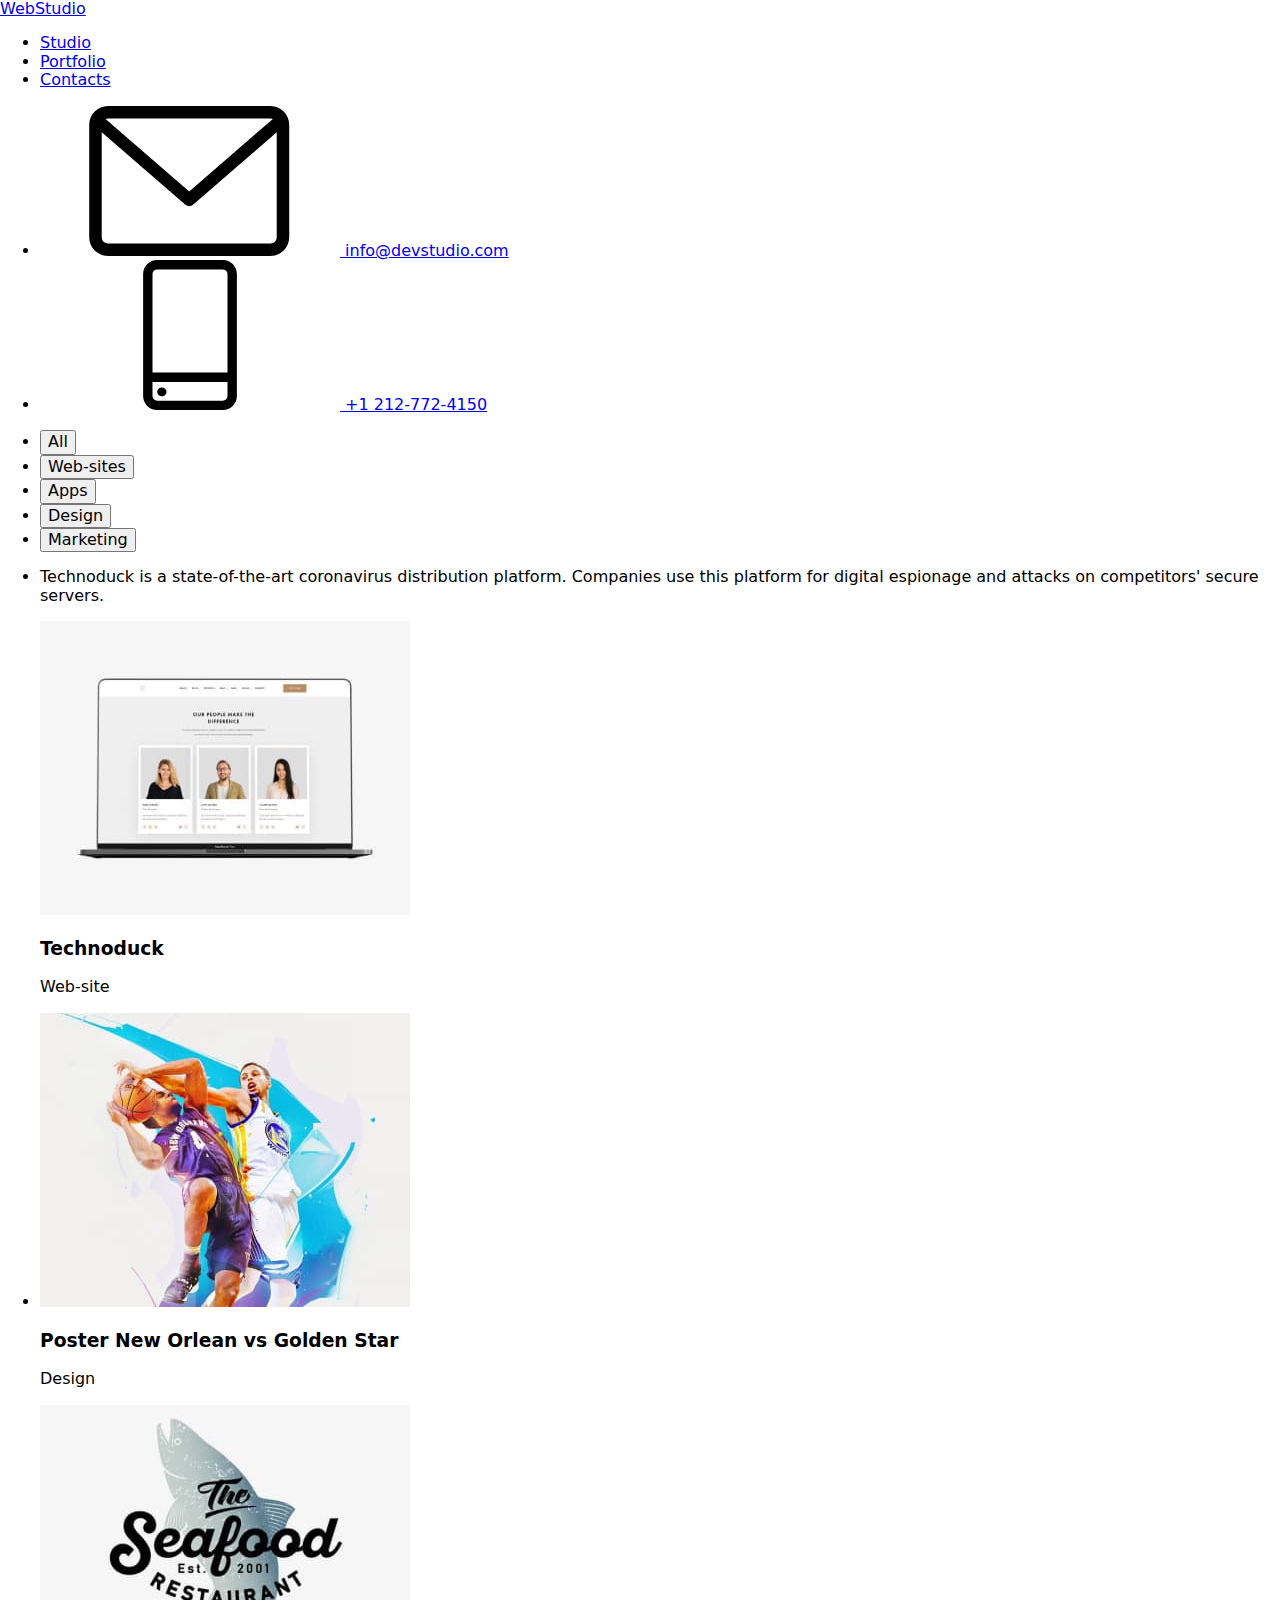
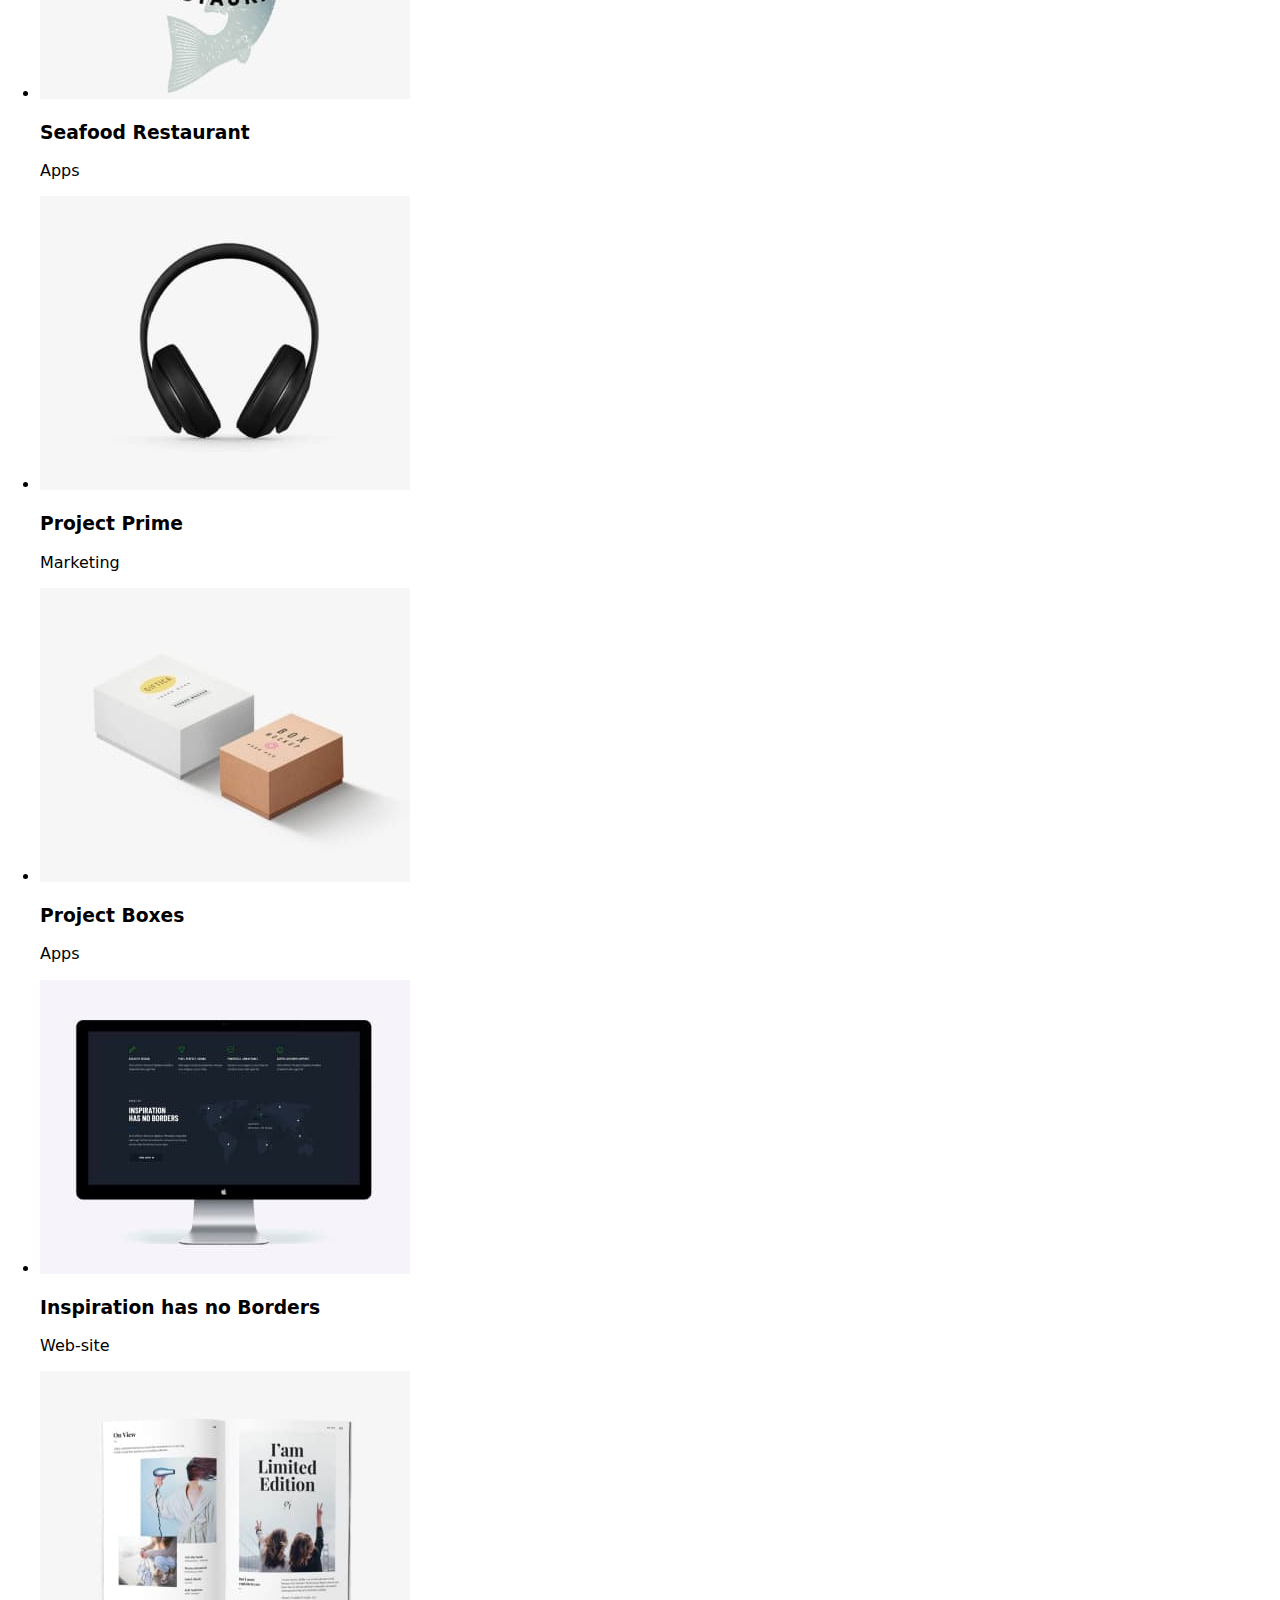
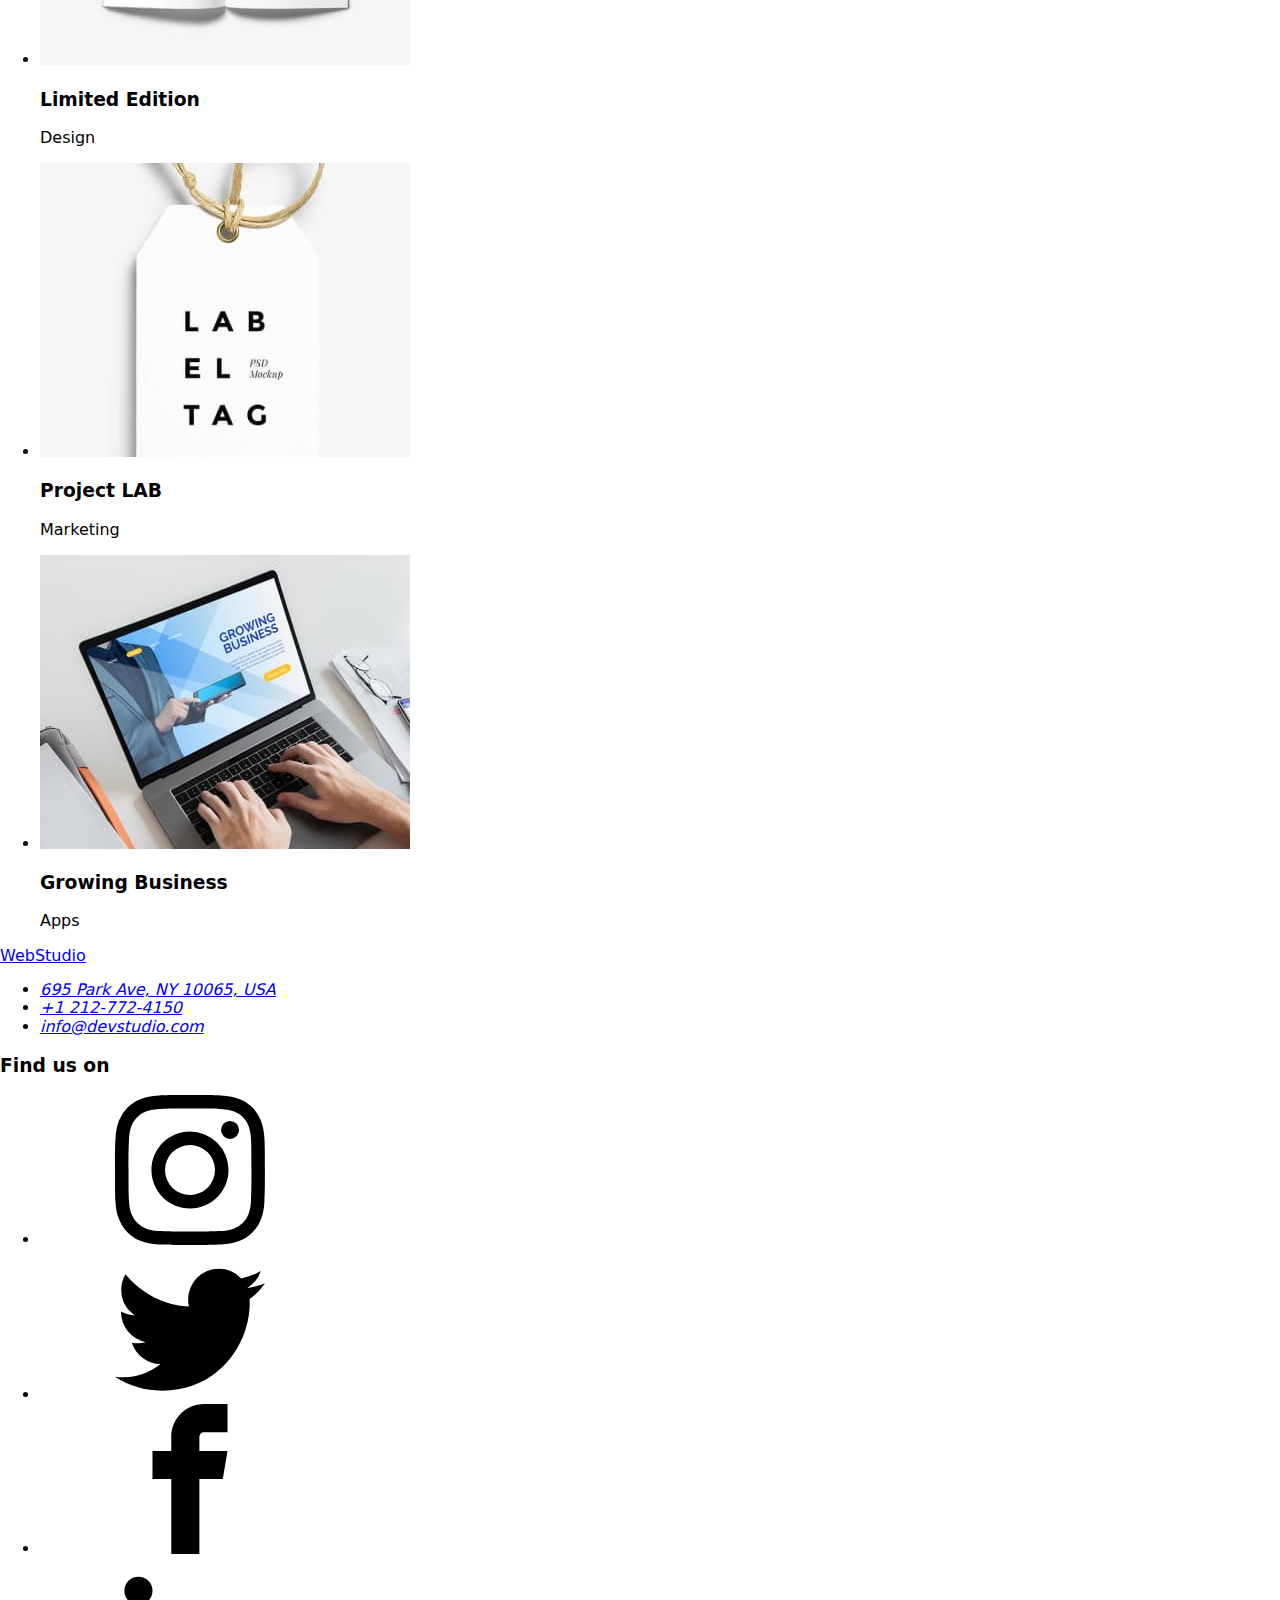
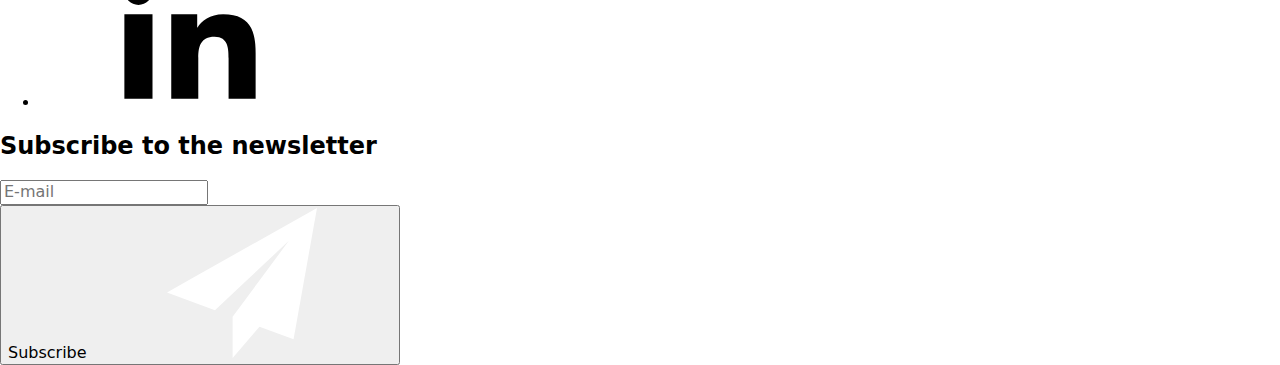
==== portfolio.html @ 584c9c8f "cloned" ====
<!DOCTYPE html>
<html lang="en">
  <head>
    <link
      rel="stylesheet"
      href="https://cdnjs.cloudflare.com/ajax/libs/modern-normalize/1.1.0/modern-normalize.min.css"
    />
    <link rel="stylesheet" href="sass/main.css" />
    <link rel="preconnect" href="https://fonts.googleapis.com" />
    <link rel="preconnect" href="https://fonts.gstatic.com" crossorigin />
    <link
      href="https://fonts.googleapis.com/css2?family=Raleway:wght@700&family=Roboto:wght@400;500;700;900&display=swap"
      rel="stylesheet"
    />
    <meta charset="UTF-8" />
    <meta http-equiv="X-UA-Compatible" content="IE=edge" />
    <meta name="viewport" content="width=device-width, initial-scale=1.0" />
    <title>Portofoliu</title>
  </head>
  <body>
    <header class="page-header">
      <div class="container">
        <a class="logo page-header-logo link" href="index.html"
          ><span class="logo-web">Web</span>Studio</a
        >
        <nav>
          <ul class="main-nav-list unstyled-list">
            <li class="main-nav-list-item">
              <a class="main-nav-link link" href="index.html">Studio</a>
            </li>
            <li class="main-nav-list-item">
              <div class="index-link">
                <a
                  class="main-nav-link link underline-index"
                  href="portfolio.html"
                  >Portfolio</a
                >
              </div>
            </li>
            <li class="main-nav-list-item">
              <a class="main-nav-link link" href="index.html">Contacts</a>
            </li>
          </ul>
        </nav>
        <ul class="contact-list header-contact-list unstyled-list">
          <li class="contact-list-item">
            <a class="contact-nav-link link" href="mailto:info@devstudio.com">
              <svg class="mail-icon">
                <use href="./images/symbol-defs.svg#icon-mail"></use>
              </svg>
              info@devstudio.com</a
            >
          </li>
          <li class="contact-list-item">
            <a class="contact-nav-link link" href="tel:+12127724150">
              <svg class="phone-icon">
                <use href="./images/symbol-defs.svg#icon-phone"></use>
              </svg>
              +1 212-772-4150</a
            >
          </li>
        </ul>
      </div>
    </header>
    <main>
      <section class="filter-section">
        <div class="portfolio-container">
          <h2 hidden>Filters</h2>
          <ul class="filter-button-list unstyled-list">
            <li class="filter-button-list-item">
              <button class="filter-button" type="button">All</button>
            </li>
            <li class="filter-button-list-item">
              <button class="filter-button" type="button">Web-sites</button>
            </li>
            <li class="filter-button-list-item">
              <button class="filter-button" type="button">Apps</button>
            </li>
            <li class="filter-button-list-item">
              <button class="filter-button" type="button">Design</button>
            </li>
            <li class="filter-button-list-item">
              <button class="filter-button" type="button">Marketing</button>
            </li>
          </ul>
        </div>
      </section>
      <section class="portofolio-hero-section">
        <div class="portfolio-container section">
          <h2 hidden>Expanded list</h2>
          <ul class="portofolio-list unstyled-list">
            <li class="portofolio-list-item">
              <div class="overlay-container">
                <div class="overlay">
                  <p>
                    Technoduck is a state-of-the-art coronavirus distribution
                    platform. Companies use this platform for digital espionage
                    and attacks on competitors' secure servers.
                  </p>
                </div>
                <img
                  src="./images/portofolio01.jpg"
                  alt="Technoduck"
                  width="370"
                  height="294"
                />
                <!-- <div class="overlay"></div> -->
              </div>
              <div class="card-border">
                <h3 class="portololio-item-name">Technoduck</h3>
                <p class="portofolio-type">Web-site</p>
              </div>
            </li>
            <li class="portofolio-list-item">
              <div class="overlay-container">
                <div class="overlay"></div>
                <img
                  src="./images/portofolio02.jpg"
                  alt="Poster New Orlean vs Golden Star"
                  width="370"
                  height="294"
                />
              </div>
              <div class="card-border">
                <h3 class="portololio-item-name">
                  Poster New Orlean vs Golden Star
                </h3>
                <p class="portofolio-type">Design</p>
              </div>
            </li>
            <li class="portofolio-list-item">
              <div class="overlay-container">
                <div class="overlay"></div>
                <img
                  src="./images/portofolio03.jpg"
                  alt="Seafood Restaurant"
                  width="370"
                  height="294"
                />
              </div>
              <div class="card-border">
                <h3 class="portololio-item-name">Seafood Restaurant</h3>
                <p class="portofolio-type">Apps</p>
              </div>
            </li>
            <li class="portofolio-list-item">
              <div class="overlay-container">
                <div class="overlay"></div>
                <img
                  src="./images/portofolio04.jpg"
                  alt="Project Prime"
                  width="370"
                  height="294"
                />
              </div>
              <div class="card-border">
                <h3 class="portololio-item-name">Project Prime</h3>
                <p class="portofolio-type">Marketing</p>
              </div>
            </li>
            <li class="portofolio-list-item">
              <div class="overlay-container">
                <div class="overlay"></div>
                <img
                  src="./images/portofolio05.jpg"
                  alt="Project Boxes"
                  width="370"
                  height="294"
                />
              </div>
              <div class="card-border">
                <h3 class="portololio-item-name">Project Boxes</h3>
                <p class="portofolio-type">Apps</p>
              </div>
            </li>
            <li class="portofolio-list-item">
              <div class="overlay-container">
                <div class="overlay"></div>
                <img
                  src="./images/portofolio06.jpg"
                  alt="Inspiration has no Borders"
                  width="370"
                  height="294"
                />
              </div>
              <div class="card-border">
                <h3 class="portololio-item-name">Inspiration has no Borders</h3>
                <p class="portofolio-type">Web-site</p>
              </div>
            </li>
            <li class="portofolio-list-item">
              <div class="overlay-container">
                <div class="overlay"></div>
                <img
                  src="./images/portofolio07.jpg"
                  alt="Limited Edition"
                  width="370"
                  height="294"
                />
              </div>
              <div class="card-border">
                <h3 class="portololio-item-name">Limited Edition</h3>
                <p class="portofolio-type">Design</p>
              </div>
            </li>
            <li class="portofolio-list-item">
              <div class="overlay-container">
                <div class="overlay"></div>
                <img
                  src="./images/portofolio08.jpg"
                  alt="Project LAB"
                  width="370"
                  height="294"
                />
              </div>
              <div class="card-border">
                <h3 class="portololio-item-name">Project LAB</h3>
                <p class="portofolio-type">Marketing</p>
              </div>
            </li>
            <li class="portofolio-list-item">
              <div class="overlay-container">
                <div class="overlay"></div>
                <img
                  src="./images/portofolio09.jpg"
                  alt="Growing Business"
                  width="370"
                  height="294"
                />
              </div>
              <div class="card-border">
                <h3 class="portololio-item-name">Growing Business</h3>
                <p class="portofolio-type">Apps</p>
              </div>
            </li>
          </ul>
        </div>
      </section>
    </main>
    <footer class="footer-section">
      <div class="container">
        <div class="footer-left-side">
          <a class="logo footer-logo link" href="index.html"
            ><span class="logo-web">Web</span>Studio</a
          >
          <address>
            <ul class="contact-list unstyled-list">
              <li class="footer-contact-list-item maps">
                <a
                  class="maps-link link"
                  href="https://goo.gl/maps/DniWtwHs73xf8WCf6"
                  rel="noopener noreferrer nofollow"
                  target="_blank"
                  >695 Park Ave, NY 10065, USA</a
                >
              </li>
              <li class="footer-contact-list-item">
                <a class="contact-footer-link link" href="tel:+12127724150"
                  >+1 212-772-4150</a
                >
              </li>
              <li class="footer-contact-list-item">
                <a
                  class="contact-footer-link link"
                  href="mailto:info@devstudio.com"
                  >info@devstudio.com</a
                >
              </li>
            </ul>
          </address>
        </div>
        <div class="social-section">
          <h3 class="social-footer">Find us on</h3>
          <ul class="unstyled-list social-footer-list">
            <li>
              <a href="#" target="_blank" class="social-footer-link">
                <svg class="social-icon-footer">
                  <use href="./images/symbol-defs.svg#icon-instagram"></use>
                </svg>
              </a>
            </li>
            <li>
              <a href="#" target="_blank" class="social-footer-link">
                <svg class="social-icon-footer">
                  <use href="./images/symbol-defs.svg#icon-twitter"></use>
                </svg>
              </a>
            </li>
            <li>
              <a href="#" target="_blank" class="social-footer-link">
                <svg class="social-icon-footer">
                  <use href="./images/symbol-defs.svg#icon-facebook"></use>
                </svg>
              </a>
            </li>
            <li>
              <a href="#" target="_blank" class="social-footer-link">
                <svg class="social-icon-footer">
                  <use href="./images/symbol-defs.svg#icon-linkedin"></use>
                </svg>
              </a>
            </li>
          </ul>
        </div>
        <div class="footer-form-container">
          <form class="footer-form">
            <h2 class="subcribe-title">Subscribe to the newsletter</h2>
            <div class="footer-email">
              <label class="email-subscribe">
                <input
                  class="footer-input"
                  type="email"
                  name="email"
                  required
                  placeholder="E-mail"
                />
              </label>
            </div>
          </form>
          <button class="footer-subscribe-button" type="submit">
            <span class="footer-subscribe">Subscribe</span>
            <svg class="send-icon">
              <use href="./images/icons.svg#icon-icon-send"></use>
            </svg>
          </button>
        </div>
      </div>
    </footer>
  </body>
</html>
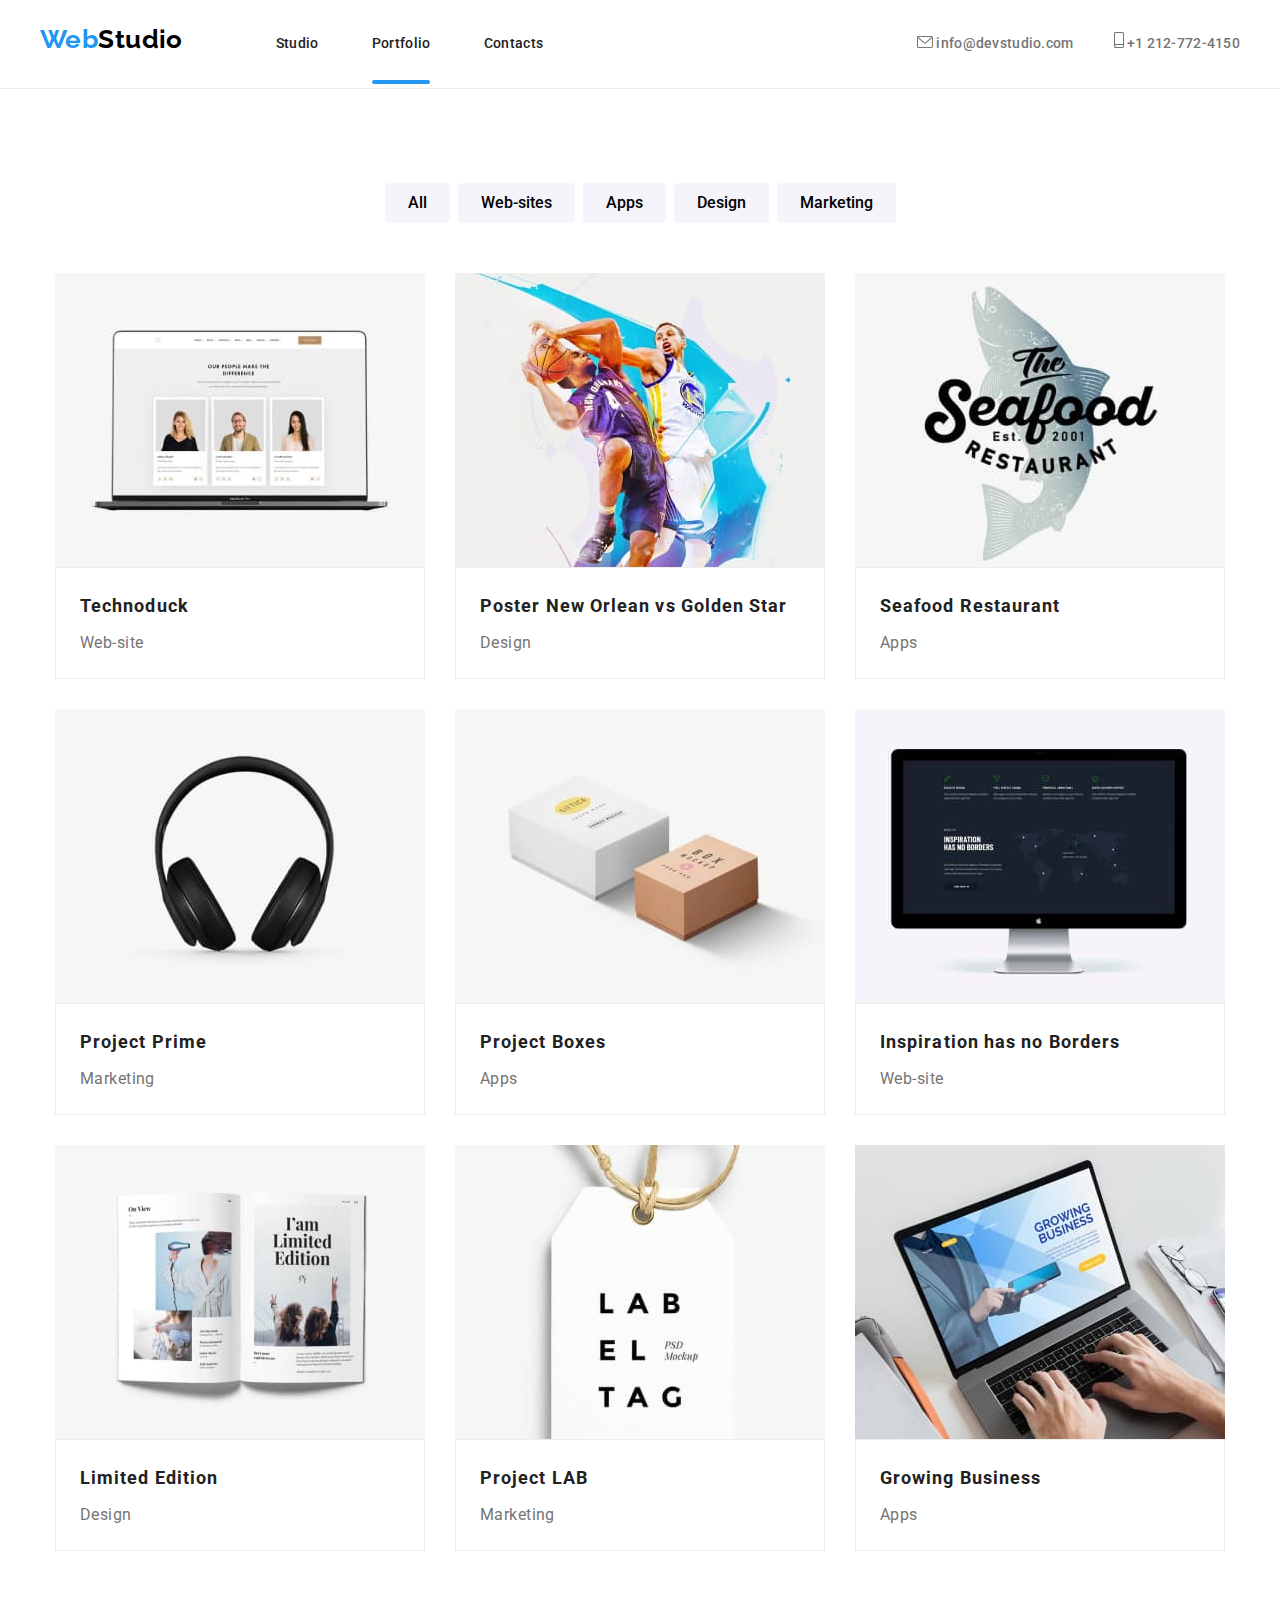
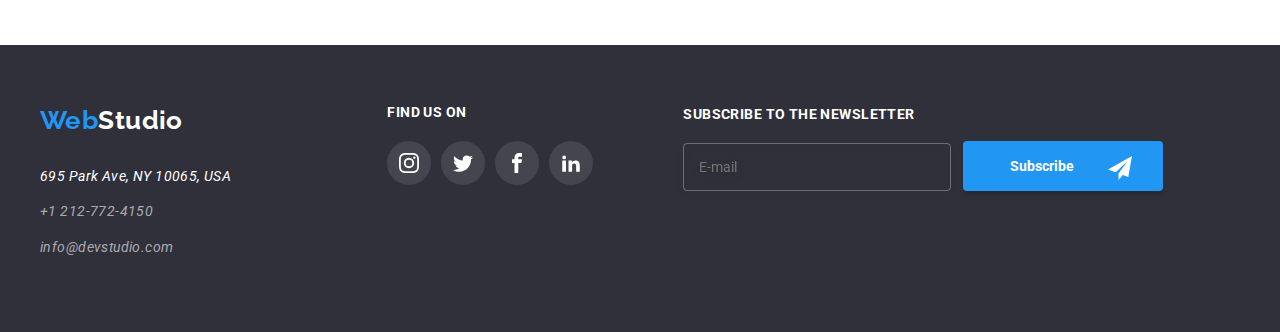
==== commit 3aec819c: "some format" ====
--- a/portfolio.html
+++ b/portfolio.html
@@ -5,7 +5,8 @@
       rel="stylesheet"
       href="https://cdnjs.cloudflare.com/ajax/libs/modern-normalize/1.1.0/modern-normalize.min.css"
     />
-    <link rel="stylesheet" href="sass/main.css" />
+    <!-- <link rel="stylesheet" href="sass/main.css" /> -->
+    <link rel="stylesheet" href="css/main.min.css" />
     <link rel="preconnect" href="https://fonts.googleapis.com" />
     <link rel="preconnect" href="https://fonts.gstatic.com" crossorigin />
     <link
--- a/css/main.min.css
+++ b/css/main.min.css
@@ -0,0 +1 @@
+:root{--highlight-color: #2196f3;--white-color: #ffffff;--dark-bg: #2f303a;--text-color: #757575;--text-on-dark-bg: rgba(255, 255, 255, 0.6);--button-background: #f5f4fa}*{-webkit-margin-before:0;margin-block-start:0;-webkit-margin-after:0;margin-block-end:0;-webkit-margin-start:0px;margin-inline-start:0px;-webkit-margin-end:0px;margin-inline-end:0px;-webkit-padding-start:0px;padding-inline-start:0px}body{color:#212121;font-family:"Roboto",sans-serif;font-weight:400;font-size:14px;line-height:1.71;letter-spacing:.03em}.unstyled-list{list-style-type:none}.link{text-decoration:none}.dark-section{background-color:var(--dark-bg)}:hover,:active,:focus{content:"";transition:transform 250ms cubic-bezier(0.4, 0, 0.2, 1)}img{vertical-align:bottom}.container{width:1200px;margin:0 auto;padding-top:94px;padding-bottom:94px}.portfolio-container{width:1200px;margin:0 auto}.page-header .container{padding:0px}.footer-section .container{padding:0px}.skills-section .container{padding-bottom:0px}.filter-section .container{padding:0px}.footer-section{background-color:var(--dark-bg);padding:60px 0}.footer-section>.container{display:flex}.footer-logo{color:var(--white-color)}.maps{padding-top:28px}.footer-contact-list-item{padding-bottom:12px}.maps-link{color:var(--white-color);line-height:1.14}.maps-link:hover,.maps-link:active,.maps-link:focus{color:var(--highlight-color)}.contact-footer-link{color:var(--text-on-dark-bg);line-height:1.14}.contact-footer-link:hover,.contact-footer-link:active,.contact-footer-link:focus{color:var(--highlight-color)}.social-footer{font-weight:700;font-size:14px;line-height:1.14;letter-spacing:.03em;text-transform:uppercase;color:var(--white-color)}.social-icon-footer{width:20px;height:20px;fill:currentColor;color:var(--white-color)}.social-section{margin-left:156px}.social-footer-list{display:flex;justify-content:center;gap:10px;padding:0px;margin-top:20px}.social-footer-link{width:44px;height:44px;background:rgba(255,255,255,.1);border-radius:50%;display:flex;justify-content:center;align-items:center}.social-footer-link:hover{background-color:var(--highlight-color);border-radius:50%}.subcribe-title{font-weight:700;font-size:14px;line-height:1.14;text-transform:uppercase;color:#fff;padding-top:2px;padding-bottom:20px}.footer-form-container{display:flex;padding-left:90px;color:#fff}.send-icon{width:24px;height:24px;align-items:flex-end}.footer-subscribe{font-weight:700;line-height:1.87px}.footer-input{min-width:268px;border:1px solid rgba(255,255,255,.3);filter:drop-shadow(0px 4px 4px rgba(0, 0, 0, 0.15));border-radius:4px;background-color:rgba(0,0,0,0);color:#fff;padding:15px;outline:none}.footer-input:hover,.footer-input:focus{border:1px solid var(--highlight-color);filter:drop-shadow(0px 4px 4px rgba(0, 0, 0, 0.15));transition:opacity 250ms cubic-bezier(0.4, 0, 0.2, 1)}.footer-subscribe-button{background-color:var(--highlight-color);border-radius:4px;box-shadow:0px 4px 4px rgba(0,0,0,.15);border:none;color:#fff;position:relative;fill:currentColor;min-width:200px;height:50px;padding-right:43px;cursor:pointer;outline:none;box-shadow:0px 4px 4px rgba(0,0,0,.15);border:1px solid rgba(0,0,0,0);border-radius:4px;margin-top:36px;margin-left:12px}.send-icon{fill:#fff;width:24px;height:24px;position:absolute;right:15.19%;bottom:3.62%;top:30%}.footer-subscribe-button:hover,.footer-subscribe-button:focus,.footer-subscribe-button:active{background-color:#188ced;color:#fff;transition:opacity 250ms cubic-bezier(0.4, 0, 0.2, 1)}.email-subscribe{display:flex}.modal{background-color:rgba(0,0,0,.2);position:fixed;width:100%;height:100%;z-index:99;display:flex;justify-content:center;align-items:center;transition:opacity 250ms cubic-bezier(0.4, 0, 0.2, 1)}.is-hidden{visibility:hidden;opacity:0;pointer-events:none}.inner-modal{content:"";width:528px;height:581px;background-color:#fff;display:block;position:relative;transition:transform 250ms cubic-bezier(0.4, 0, 0.2, 1)}.is-hidden .inner-modal{transform:scale(0.1)}.close-modal{border:1px solid rgba(0,0,0,.1);border-radius:50%;width:30px;height:30px;display:flex;justify-content:center;align-items:center;padding-left:5px;cursor:pointer;position:absolute;top:8px;right:8px;padding:0}.tickbox{color:#757575}.terms-blue{color:#2196f3}.modal-forms{width:100%;display:flex;flex-wrap:wrap;flex-direction:column}.container-form{display:flex;flex-wrap:wrap;width:100%;padding:40px 40px}.modal-forms.form-input{flex:1 0 100%}.modal-forms.form-input-text{flex:1 0 100%}.modal-forms .form-input{border:1px solid rgba(33,33,33,.2);background-color:#fff;box-shadow:0px 1px 3px rgba(0,0,0,.12),0px 1px 1px rgba(0,0,0,.14),0px 2px 1px rgba(0,0,0,.2);border-radius:4px;padding-left:42px;outline:none;padding-top:14px;padding-bottom:14px;cursor:pointer}.modal-forms .form-input:hover,.modal-forms .form-input:focus{border:1px solid var(--highlight-color);transition:opacity 250ms cubic-bezier(0.4, 0, 0.2, 1)}.modal-forms .form-input-text:hover{border:1px solid var(--highlight-color)}.modal-forms .form-input-text::-moz-placeholder{font-size:14px;line-height:16px;color:rgba(117,117,117,.5)}.modal-forms .form-input-text:-ms-input-placeholder{font-size:14px;line-height:16px;color:rgba(117,117,117,.5)}.modal-forms .form-input-text::placeholder{font-size:14px;line-height:16px;color:rgba(117,117,117,.5)}.modal-forms .form-input-text{border:1px solid rgba(33,33,33,.2);background-color:#fff;box-shadow:0px 1px 3px rgba(0,0,0,.12),0px 1px 1px rgba(0,0,0,.14),0px 2px 1px rgba(0,0,0,.2);border-radius:4px;outline:none}.form-line{display:flex;flex-wrap:wrap;flex-direction:column;position:relative;flex-wrap:wrap;font-size:12px;line-height:14px;color:var(--text-color);padding-top:10px;padding-bottom:4px}.form-line:hover .icon-forms,.form-line:focus-within .icon-forms{fill:var(--highlight-color);transition:opacity 250ms cubic-bezier(0.4, 0, 0.2, 1)}label:focus-within svg{fill:var(--highlight-color);transition:opacity 250ms cubic-bezier(0.4, 0, 0.2, 1)}.form-line .form-input:hover,.form-line .form-input:focus{fill:var(--highlight-color);transition:opacity 250ms cubic-bezier(0.4, 0, 0.2, 1)}.terms{font-weight:700;font-size:20px;text-align:center;line-height:1.15}.form-imput{display:inline-flex;height:40px}.form-input-text{height:120px;font-size:12px;line-height:14px;color:rgba(117,117,117,.5);padding:12px 16px;resize:none}.chechbox-replice{display:inline-flex;justify-content:center;align-items:center;width:16px;height:15px;border:2px solid #212121;border-radius:2px}.form-input-checked{display:none}.form-input-checked:checked+.chechbox-replice{background-color:var(--highlight-color);border-color:var(--highlight-color)}.svg-checked{width:11px;height:8px;opacity:0;transition:opacity 250ms cubic-bezier(0.4, 0, 0.2, 1)}.form-input-checked[type=checkbox]:checked+.chechbox-replice .svg-checked{opacity:1;cursor:pointer}.label-checkbox{color:var(--text-color);line-height:1.71px;margin-top:25px;margin-bottom:30px;padding-left:10px}.ckeck-text{padding-left:12px}.terms-condition{color:#2196f3}.icon-forms{width:13px;height:13px;position:absolute;top:55%;left:1.5%;fill:var(--highlight-color)}.modal-button-submit{background-color:var(--highlight-color);box-shadow:0px 4px 4px rgba(0,0,0,.15);border-radius:4px;font-size:12px;padding:8px 50px;margin-top:18px;border:1px solid var(--highlight-color);align-self:center;color:#fff;cursor:pointer}.modal-button-submit:hover,.modal-button-submit:focus,.modal-button-submit:active{background-color:#188ced;color:#fff}.svg-checked:hover,.svg-checked:focus,.svg-checked:active{cursor:pointer}.filter-button{background-color:var(--button-background);border:1px solid var(--button-background);text-align:center;border-radius:4px;font-weight:500;font-size:16px;line-height:1.62;padding:6px 22px}.filter-button:hover,.filter-button:active,.filter-button:focus{color:var(--white-color);background-color:var(--highlight-color);box-shadow:0px 3px 1px rgba(0,0,0,.1),0px 1px 2px rgba(0,0,0,.08),0px 2px 2px rgba(0,0,0,.12);cursor:pointer;border:none}.filter-section{padding-top:94px}.filter-button-list{display:flex;gap:8px;justify-content:center;padding-bottom:50px}.overlay-container{width:370px;overflow:hidden;position:relative}.overlay{background-color:rgba(33,150,243,.9);color:#fff;padding:63px 24px 91px 24px;width:370px;height:294px;position:absolute;transform:translateY(294px);transition:transform 250ms cubic-bezier(0.4, 0, 0.2, 1)}.overlay-container:hover .overlay{transform:translateY(0)}.portofolio-list{display:flex;flex-wrap:wrap;gap:30px;justify-content:center}.portofolio-list-item{flex-basis:370px;flex-grow:0;flex-shrink:1}.card-border{border:1px solid #eee}.portololio-item-name{font-weight:700;font-size:18px;line-height:2;letter-spacing:.06em;padding-top:20px;padding-left:24px}.portofolio-type{color:var(--text-color);font-size:16px;line-height:1.87;padding-top:4px;padding-left:24px;padding-bottom:20px}.portofolio-list-item:hover,.filter-button:active,.filter-button:focus{box-shadow:0px 1px 1px rgba(0,0,0,.12),0px 4px 4px rgba(0,0,0,.06),1px 4px 6px rgba(0,0,0,.16);cursor:pointer;transition:transform 250ms cubic-bezier(0.4, 0, 0.2, 1)}.portofolio-hero-section .portfolio-container{padding-bottom:94px}.page-header{background-color:var(--white-color);border-bottom:solid 1px #ececec}.page-header>.container{display:flex}.main-nav-list-item{display:inline-block;padding:32px 50px 32px 0px}.logo{font-family:"Raleway";font-weight:700;font-size:26px;line-height:1.19}.page-header-logo{color:#000;padding:24px 93px 25px 0}.logo-web{color:var(--highlight-color)}.main-nav-link{color:#212121;font-weight:500;line-height:1.14;letter-spacing:.02em}.main-nav-link:hover,.main-nav-link:active,.main-nav-link:focus{color:var(--highlight-color)}.index-link{width:100%;position:relative}.index-link::after{content:"";width:100%;height:4px;background-color:var(--highlight-color);position:absolute;left:0px;bottom:-28px;border-radius:2px}.contact-list{margin-left:auto;list-style-type:none}.header-contact-list{display:flex;gap:40px}.contact-list-item{display:inline-block;padding:32px 0}.contact-nav-link{color:var(--text-color);font-weight:500;line-height:1.14;letter-spacing:.02em}.contact-nav-link:hover,.contact-nav-link:active,.contact-nav-link:focus{color:var(--highlight-color)}.mail-icon{width:16px;height:12px;fill:currentColor}.mail-icon:hover{color:var(--highlight-color)}.phone-icon{width:10px;height:16px;fill:currentColor}.phone-icon:hover{color:var(--highlight-color)}.customers-list{display:flex;justify-content:space-between;max-width:1200px;padding:0px;margin:0px auto 94px;color:var(--highlight-color);fill:red}.customers-logo{width:170px;height:92px;border:1px solid #afb1b8;border-radius:4px;fill:#afb1b8}.customers-logo:hover{border-color:var(--highlight-color);fill:var(--highlight-color)}.hero-section{background-color:var(--dark-bg);padding:106px 0;background-image:url("../images/hero-bg (1).jpg")}.hero-title{color:var(--white-color);font-weight:900;font-size:44px;line-height:1.36;text-align:center;letter-spacing:.06em;text-transform:uppercase;margin-bottom:30px}.hero-request-button-container{display:flex;justify-content:center}.hero-request-button{color:var(--white-color);background-color:var(--highlight-color);border:1px solid var(--highlight-color);margin:10px 20px;cursor:pointer;font-weight:700;font-size:16px;line-height:1.87;letter-spacing:.06em;border-radius:4px;padding:0}.hero-request-button:hover,.hero-request-button:active,.hero-request-button:focus{background-color:#188ce8;margin:0;padding:10px 20px}.our-team-section{background-color:var(--button-background)}.our-team-list{display:flex;gap:30px;justify-content:space-between}.our-team-list-item{background-color:#fff;flex-basis:270px;flex-grow:0;flex-shrink:1;box-shadow:0px 1px 3px rgba(0,0,0,.12),0px 1px 1px rgba(0,0,0,.14),0px 2px 1px rgba(0,0,0,.2);border-radius:0px 0px 4px 4px}.our-team-subtitle{font-weight:500;font-size:16px;line-height:1.18;text-align:center;padding-top:30px;padding-bottom:10px}.our-team-text{color:var(--text-color);font-size:16px;line-height:1.18;text-align:center;padding-bottom:30px}.social-icon{width:20px;height:20px;fill:currentColor}.social-icon{width:20px;height:20px;fill:currentColor}.social-list{display:flex;justify-content:center;gap:10px}.social-link{background-color:#fff;border-radius:50%;width:44px;height:44px;display:flex;justify-content:center;align-items:center;color:#afb1b8}.social-link:hover{background-color:var(--highlight-color);color:#fff}.skills-list{display:flex;gap:30px;justify-content:space-between}.skills-list-item{background-color:var(--button-background);border-radius:4px;width:270px;height:120px;display:flex;justify-content:center;align-items:center}.skills-list-text{display:flex;gap:30px;justify-content:space-between}.skills-list-item-text{flex-basis:270px;flex-grow:0;flex-shrink:1}.skills-text-container{margin-top:30px}.skills-list{display:flex;gap:30px;justify-content:space-between}.skills-list-item{flex-basis:270px;flex-grow:0;flex-shrink:1}.skills-subtitle{padding-bottom:10px;font-weight:700;font-size:14px;line-height:1.14;text-transform:uppercase}.skills-text{color:var(--text-color)}.skills-icon{width:70px;height:70px}.what-we-do-list{display:flex;gap:30px;justify-content:space-between}.what-we-do-list-item{flex-basis:270px;flex-grow:0;flex-shrink:1}.what-we-do-overlay-container{overflow:hidden;position:relative}.what-we-do-overlay{width:370px;height:70px;background-color:rgba(47,48,58,.8);color:#fff;position:absolute;bottom:0;text-align:center;padding:27px}.title{font-weight:700;font-size:36px;line-height:1.16;text-align:center;padding-bottom:50px}/*# sourceMappingURL=main.min.css.map */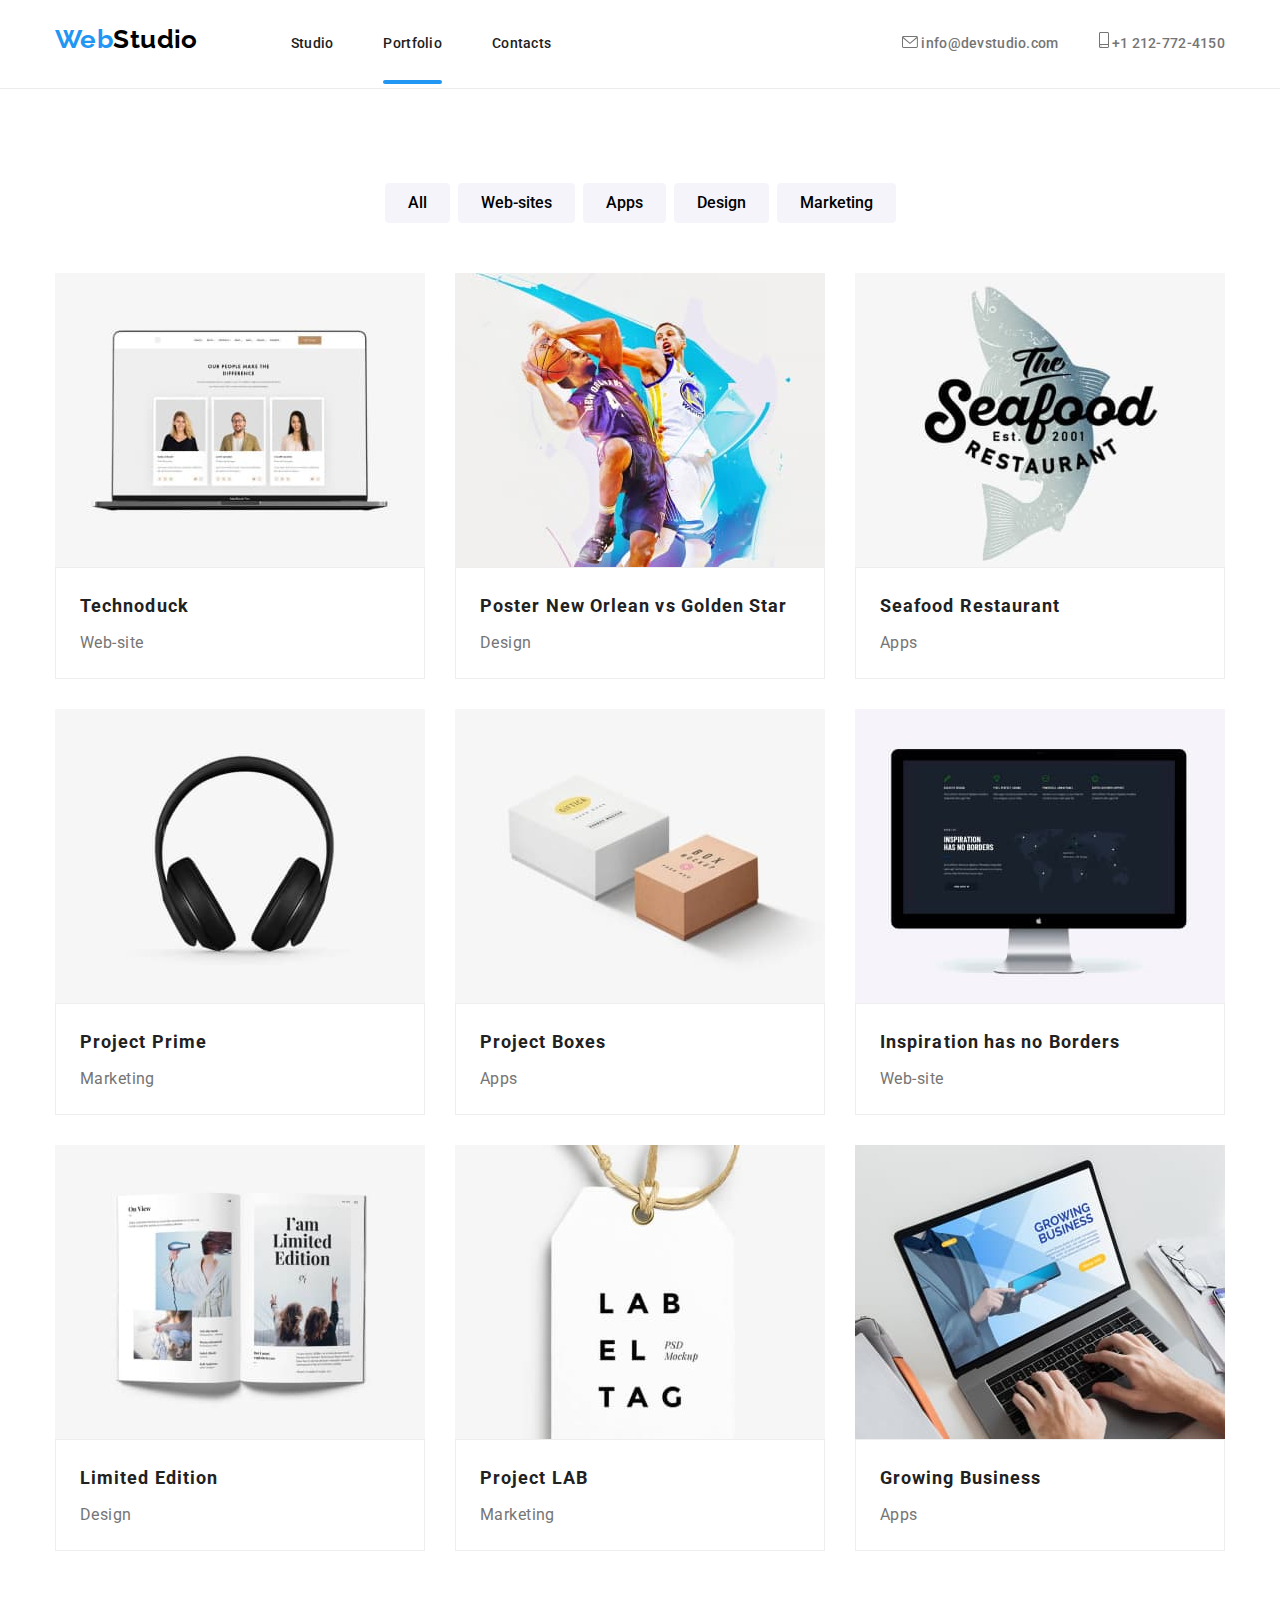
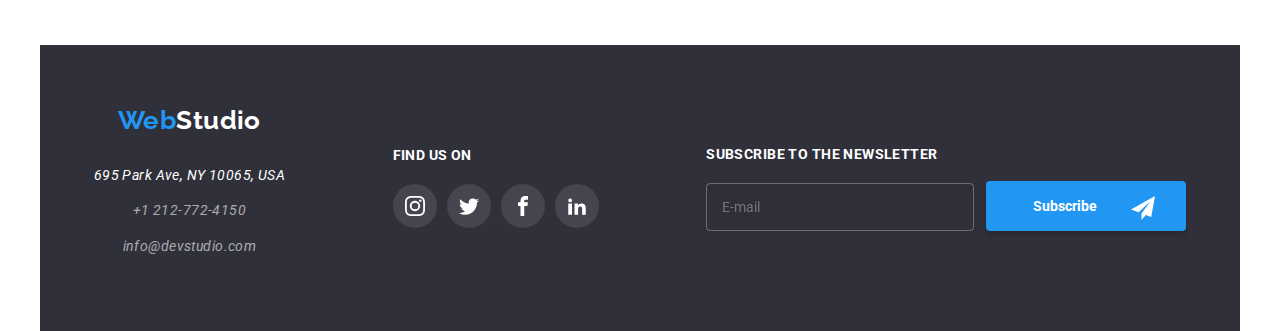
==== commit 006ce57f: "arranged footer" ====
--- a/portfolio.html
+++ b/portfolio.html
@@ -61,6 +61,25 @@
             >
           </li>
         </ul>
+        <button
+          class="menu-toggle js-open-menu"
+          aria-expanded="false"
+          aria-controls="mobile-menu"
+        >
+          <svg
+            width="24"
+            height="24"
+            fill="currentColor"
+            viewBox="0 0 20 20"
+            xmlns="http://www.w3.org/2000/svg"
+          >
+            <path
+              fill-rule="evenodd"
+              d="M3 5a1 1 0 011-1h12a1 1 0 110 2H4a1 1 0 01-1-1zM3 10a1 1 0 011-1h12a1 1 0 110 2H4a1 1 0 01-1-1zM3 15a1 1 0 011-1h12a1 1 0 110 2H4a1 1 0 01-1-1z"
+              clip-rule="evenodd"
+            ></path>
+          </svg>
+        </button>
       </div>
     </header>
     <main>
@@ -327,5 +346,6 @@
         </div>
       </div>
     </footer>
+    
   </body>
 </html>
--- a/css/main.min.css
+++ b/css/main.min.css
@@ -1 +1 @@
-:root{--highlight-color: #2196f3;--white-color: #ffffff;--dark-bg: #2f303a;--text-color: #757575;--text-on-dark-bg: rgba(255, 255, 255, 0.6);--button-background: #f5f4fa}*{-webkit-margin-before:0;margin-block-start:0;-webkit-margin-after:0;margin-block-end:0;-webkit-margin-start:0px;margin-inline-start:0px;-webkit-margin-end:0px;margin-inline-end:0px;-webkit-padding-start:0px;padding-inline-start:0px}body{color:#212121;font-family:"Roboto",sans-serif;font-weight:400;font-size:14px;line-height:1.71;letter-spacing:.03em}.unstyled-list{list-style-type:none}.link{text-decoration:none}.dark-section{background-color:var(--dark-bg)}:hover,:active,:focus{content:"";transition:transform 250ms cubic-bezier(0.4, 0, 0.2, 1)}img{vertical-align:bottom}.container{width:1200px;margin:0 auto;padding-top:94px;padding-bottom:94px}.portfolio-container{width:1200px;margin:0 auto}.page-header .container{padding:0px}.footer-section .container{padding:0px}.skills-section .container{padding-bottom:0px}.filter-section .container{padding:0px}.footer-section{background-color:var(--dark-bg);padding:60px 0}.footer-section>.container{display:flex}.footer-logo{color:var(--white-color)}.maps{padding-top:28px}.footer-contact-list-item{padding-bottom:12px}.maps-link{color:var(--white-color);line-height:1.14}.maps-link:hover,.maps-link:active,.maps-link:focus{color:var(--highlight-color)}.contact-footer-link{color:var(--text-on-dark-bg);line-height:1.14}.contact-footer-link:hover,.contact-footer-link:active,.contact-footer-link:focus{color:var(--highlight-color)}.social-footer{font-weight:700;font-size:14px;line-height:1.14;letter-spacing:.03em;text-transform:uppercase;color:var(--white-color)}.social-icon-footer{width:20px;height:20px;fill:currentColor;color:var(--white-color)}.social-section{margin-left:156px}.social-footer-list{display:flex;justify-content:center;gap:10px;padding:0px;margin-top:20px}.social-footer-link{width:44px;height:44px;background:rgba(255,255,255,.1);border-radius:50%;display:flex;justify-content:center;align-items:center}.social-footer-link:hover{background-color:var(--highlight-color);border-radius:50%}.subcribe-title{font-weight:700;font-size:14px;line-height:1.14;text-transform:uppercase;color:#fff;padding-top:2px;padding-bottom:20px}.footer-form-container{display:flex;padding-left:90px;color:#fff}.send-icon{width:24px;height:24px;align-items:flex-end}.footer-subscribe{font-weight:700;line-height:1.87px}.footer-input{min-width:268px;border:1px solid rgba(255,255,255,.3);filter:drop-shadow(0px 4px 4px rgba(0, 0, 0, 0.15));border-radius:4px;background-color:rgba(0,0,0,0);color:#fff;padding:15px;outline:none}.footer-input:hover,.footer-input:focus{border:1px solid var(--highlight-color);filter:drop-shadow(0px 4px 4px rgba(0, 0, 0, 0.15));transition:opacity 250ms cubic-bezier(0.4, 0, 0.2, 1)}.footer-subscribe-button{background-color:var(--highlight-color);border-radius:4px;box-shadow:0px 4px 4px rgba(0,0,0,.15);border:none;color:#fff;position:relative;fill:currentColor;min-width:200px;height:50px;padding-right:43px;cursor:pointer;outline:none;box-shadow:0px 4px 4px rgba(0,0,0,.15);border:1px solid rgba(0,0,0,0);border-radius:4px;margin-top:36px;margin-left:12px}.send-icon{fill:#fff;width:24px;height:24px;position:absolute;right:15.19%;bottom:3.62%;top:30%}.footer-subscribe-button:hover,.footer-subscribe-button:focus,.footer-subscribe-button:active{background-color:#188ced;color:#fff;transition:opacity 250ms cubic-bezier(0.4, 0, 0.2, 1)}.email-subscribe{display:flex}.modal{background-color:rgba(0,0,0,.2);position:fixed;width:100%;height:100%;z-index:99;display:flex;justify-content:center;align-items:center;transition:opacity 250ms cubic-bezier(0.4, 0, 0.2, 1)}.is-hidden{visibility:hidden;opacity:0;pointer-events:none}.inner-modal{content:"";width:528px;height:581px;background-color:#fff;display:block;position:relative;transition:transform 250ms cubic-bezier(0.4, 0, 0.2, 1)}.is-hidden .inner-modal{transform:scale(0.1)}.close-modal{border:1px solid rgba(0,0,0,.1);border-radius:50%;width:30px;height:30px;display:flex;justify-content:center;align-items:center;padding-left:5px;cursor:pointer;position:absolute;top:8px;right:8px;padding:0}.tickbox{color:#757575}.terms-blue{color:#2196f3}.modal-forms{width:100%;display:flex;flex-wrap:wrap;flex-direction:column}.container-form{display:flex;flex-wrap:wrap;width:100%;padding:40px 40px}.modal-forms.form-input{flex:1 0 100%}.modal-forms.form-input-text{flex:1 0 100%}.modal-forms .form-input{border:1px solid rgba(33,33,33,.2);background-color:#fff;box-shadow:0px 1px 3px rgba(0,0,0,.12),0px 1px 1px rgba(0,0,0,.14),0px 2px 1px rgba(0,0,0,.2);border-radius:4px;padding-left:42px;outline:none;padding-top:14px;padding-bottom:14px;cursor:pointer}.modal-forms .form-input:hover,.modal-forms .form-input:focus{border:1px solid var(--highlight-color);transition:opacity 250ms cubic-bezier(0.4, 0, 0.2, 1)}.modal-forms .form-input-text:hover{border:1px solid var(--highlight-color)}.modal-forms .form-input-text::-moz-placeholder{font-size:14px;line-height:16px;color:rgba(117,117,117,.5)}.modal-forms .form-input-text:-ms-input-placeholder{font-size:14px;line-height:16px;color:rgba(117,117,117,.5)}.modal-forms .form-input-text::placeholder{font-size:14px;line-height:16px;color:rgba(117,117,117,.5)}.modal-forms .form-input-text{border:1px solid rgba(33,33,33,.2);background-color:#fff;box-shadow:0px 1px 3px rgba(0,0,0,.12),0px 1px 1px rgba(0,0,0,.14),0px 2px 1px rgba(0,0,0,.2);border-radius:4px;outline:none}.form-line{display:flex;flex-wrap:wrap;flex-direction:column;position:relative;flex-wrap:wrap;font-size:12px;line-height:14px;color:var(--text-color);padding-top:10px;padding-bottom:4px}.form-line:hover .icon-forms,.form-line:focus-within .icon-forms{fill:var(--highlight-color);transition:opacity 250ms cubic-bezier(0.4, 0, 0.2, 1)}label:focus-within svg{fill:var(--highlight-color);transition:opacity 250ms cubic-bezier(0.4, 0, 0.2, 1)}.form-line .form-input:hover,.form-line .form-input:focus{fill:var(--highlight-color);transition:opacity 250ms cubic-bezier(0.4, 0, 0.2, 1)}.terms{font-weight:700;font-size:20px;text-align:center;line-height:1.15}.form-imput{display:inline-flex;height:40px}.form-input-text{height:120px;font-size:12px;line-height:14px;color:rgba(117,117,117,.5);padding:12px 16px;resize:none}.chechbox-replice{display:inline-flex;justify-content:center;align-items:center;width:16px;height:15px;border:2px solid #212121;border-radius:2px}.form-input-checked{display:none}.form-input-checked:checked+.chechbox-replice{background-color:var(--highlight-color);border-color:var(--highlight-color)}.svg-checked{width:11px;height:8px;opacity:0;transition:opacity 250ms cubic-bezier(0.4, 0, 0.2, 1)}.form-input-checked[type=checkbox]:checked+.chechbox-replice .svg-checked{opacity:1;cursor:pointer}.label-checkbox{color:var(--text-color);line-height:1.71px;margin-top:25px;margin-bottom:30px;padding-left:10px}.ckeck-text{padding-left:12px}.terms-condition{color:#2196f3}.icon-forms{width:13px;height:13px;position:absolute;top:55%;left:1.5%;fill:var(--highlight-color)}.modal-button-submit{background-color:var(--highlight-color);box-shadow:0px 4px 4px rgba(0,0,0,.15);border-radius:4px;font-size:12px;padding:8px 50px;margin-top:18px;border:1px solid var(--highlight-color);align-self:center;color:#fff;cursor:pointer}.modal-button-submit:hover,.modal-button-submit:focus,.modal-button-submit:active{background-color:#188ced;color:#fff}.svg-checked:hover,.svg-checked:focus,.svg-checked:active{cursor:pointer}.filter-button{background-color:var(--button-background);border:1px solid var(--button-background);text-align:center;border-radius:4px;font-weight:500;font-size:16px;line-height:1.62;padding:6px 22px}.filter-button:hover,.filter-button:active,.filter-button:focus{color:var(--white-color);background-color:var(--highlight-color);box-shadow:0px 3px 1px rgba(0,0,0,.1),0px 1px 2px rgba(0,0,0,.08),0px 2px 2px rgba(0,0,0,.12);cursor:pointer;border:none}.filter-section{padding-top:94px}.filter-button-list{display:flex;gap:8px;justify-content:center;padding-bottom:50px}.overlay-container{width:370px;overflow:hidden;position:relative}.overlay{background-color:rgba(33,150,243,.9);color:#fff;padding:63px 24px 91px 24px;width:370px;height:294px;position:absolute;transform:translateY(294px);transition:transform 250ms cubic-bezier(0.4, 0, 0.2, 1)}.overlay-container:hover .overlay{transform:translateY(0)}.portofolio-list{display:flex;flex-wrap:wrap;gap:30px;justify-content:center}.portofolio-list-item{flex-basis:370px;flex-grow:0;flex-shrink:1}.card-border{border:1px solid #eee}.portololio-item-name{font-weight:700;font-size:18px;line-height:2;letter-spacing:.06em;padding-top:20px;padding-left:24px}.portofolio-type{color:var(--text-color);font-size:16px;line-height:1.87;padding-top:4px;padding-left:24px;padding-bottom:20px}.portofolio-list-item:hover,.filter-button:active,.filter-button:focus{box-shadow:0px 1px 1px rgba(0,0,0,.12),0px 4px 4px rgba(0,0,0,.06),1px 4px 6px rgba(0,0,0,.16);cursor:pointer;transition:transform 250ms cubic-bezier(0.4, 0, 0.2, 1)}.portofolio-hero-section .portfolio-container{padding-bottom:94px}.page-header{background-color:var(--white-color);border-bottom:solid 1px #ececec}.page-header>.container{display:flex}.main-nav-list-item{display:inline-block;padding:32px 50px 32px 0px}.logo{font-family:"Raleway";font-weight:700;font-size:26px;line-height:1.19}.page-header-logo{color:#000;padding:24px 93px 25px 0}.logo-web{color:var(--highlight-color)}.main-nav-link{color:#212121;font-weight:500;line-height:1.14;letter-spacing:.02em}.main-nav-link:hover,.main-nav-link:active,.main-nav-link:focus{color:var(--highlight-color)}.index-link{width:100%;position:relative}.index-link::after{content:"";width:100%;height:4px;background-color:var(--highlight-color);position:absolute;left:0px;bottom:-28px;border-radius:2px}.contact-list{margin-left:auto;list-style-type:none}.header-contact-list{display:flex;gap:40px}.contact-list-item{display:inline-block;padding:32px 0}.contact-nav-link{color:var(--text-color);font-weight:500;line-height:1.14;letter-spacing:.02em}.contact-nav-link:hover,.contact-nav-link:active,.contact-nav-link:focus{color:var(--highlight-color)}.mail-icon{width:16px;height:12px;fill:currentColor}.mail-icon:hover{color:var(--highlight-color)}.phone-icon{width:10px;height:16px;fill:currentColor}.phone-icon:hover{color:var(--highlight-color)}.customers-list{display:flex;justify-content:space-between;max-width:1200px;padding:0px;margin:0px auto 94px;color:var(--highlight-color);fill:red}.customers-logo{width:170px;height:92px;border:1px solid #afb1b8;border-radius:4px;fill:#afb1b8}.customers-logo:hover{border-color:var(--highlight-color);fill:var(--highlight-color)}.hero-section{background-color:var(--dark-bg);padding:106px 0;background-image:url("../images/hero-bg (1).jpg")}.hero-title{color:var(--white-color);font-weight:900;font-size:44px;line-height:1.36;text-align:center;letter-spacing:.06em;text-transform:uppercase;margin-bottom:30px}.hero-request-button-container{display:flex;justify-content:center}.hero-request-button{color:var(--white-color);background-color:var(--highlight-color);border:1px solid var(--highlight-color);margin:10px 20px;cursor:pointer;font-weight:700;font-size:16px;line-height:1.87;letter-spacing:.06em;border-radius:4px;padding:0}.hero-request-button:hover,.hero-request-button:active,.hero-request-button:focus{background-color:#188ce8;margin:0;padding:10px 20px}.our-team-section{background-color:var(--button-background)}.our-team-list{display:flex;gap:30px;justify-content:space-between}.our-team-list-item{background-color:#fff;flex-basis:270px;flex-grow:0;flex-shrink:1;box-shadow:0px 1px 3px rgba(0,0,0,.12),0px 1px 1px rgba(0,0,0,.14),0px 2px 1px rgba(0,0,0,.2);border-radius:0px 0px 4px 4px}.our-team-subtitle{font-weight:500;font-size:16px;line-height:1.18;text-align:center;padding-top:30px;padding-bottom:10px}.our-team-text{color:var(--text-color);font-size:16px;line-height:1.18;text-align:center;padding-bottom:30px}.social-icon{width:20px;height:20px;fill:currentColor}.social-icon{width:20px;height:20px;fill:currentColor}.social-list{display:flex;justify-content:center;gap:10px}.social-link{background-color:#fff;border-radius:50%;width:44px;height:44px;display:flex;justify-content:center;align-items:center;color:#afb1b8}.social-link:hover{background-color:var(--highlight-color);color:#fff}.skills-list{display:flex;gap:30px;justify-content:space-between}.skills-list-item{background-color:var(--button-background);border-radius:4px;width:270px;height:120px;display:flex;justify-content:center;align-items:center}.skills-list-text{display:flex;gap:30px;justify-content:space-between}.skills-list-item-text{flex-basis:270px;flex-grow:0;flex-shrink:1}.skills-text-container{margin-top:30px}.skills-list{display:flex;gap:30px;justify-content:space-between}.skills-list-item{flex-basis:270px;flex-grow:0;flex-shrink:1}.skills-subtitle{padding-bottom:10px;font-weight:700;font-size:14px;line-height:1.14;text-transform:uppercase}.skills-text{color:var(--text-color)}.skills-icon{width:70px;height:70px}.what-we-do-list{display:flex;gap:30px;justify-content:space-between}.what-we-do-list-item{flex-basis:270px;flex-grow:0;flex-shrink:1}.what-we-do-overlay-container{overflow:hidden;position:relative}.what-we-do-overlay{width:370px;height:70px;background-color:rgba(47,48,58,.8);color:#fff;position:absolute;bottom:0;text-align:center;padding:27px}.title{font-weight:700;font-size:36px;line-height:1.16;text-align:center;padding-bottom:50px}/*# sourceMappingURL=main.min.css.map */+:root{--highlight-color: #2196f3;--white-color: #ffffff;--dark-bg: #2f303a;--text-color: #757575;--text-on-dark-bg: rgba(255, 255, 255, 0.6);--button-background: #f5f4fa}*{-webkit-margin-before:0;margin-block-start:0;-webkit-margin-after:0;margin-block-end:0;-webkit-margin-start:0px;margin-inline-start:0px;-webkit-margin-end:0px;margin-inline-end:0px;-webkit-padding-start:0px;padding-inline-start:0px}body{color:#212121;font-family:"Roboto",sans-serif;font-weight:400;font-size:14px;line-height:1.71;letter-spacing:.03em}ul{list-style-type:none;-webkit-margin-before:0;margin-block-start:0;-webkit-margin-after:0;margin-block-end:0;-webkit-margin-start:0px;margin-inline-start:0px;-webkit-margin-end:0px;margin-inline-end:0px;-webkit-padding-start:0;padding-inline-start:0}a{text-decoration:none}p{-webkit-margin-before:0;margin-block-start:0;-webkit-margin-after:0;margin-block-end:0;-webkit-margin-start:0px;margin-inline-start:0px;-webkit-margin-end:0px;margin-inline-end:0px}.unstyled-list{list-style-type:none}.link{text-decoration:none}.dark-section{background-color:var(--dark-bg)}:hover,:active,:focus{content:"";transition:transform 250ms cubic-bezier(0.4, 0, 0.2, 1)}img{vertical-align:bottom}.container{width:100%;margin:0 auto;padding-top:94px;padding-bottom:94px;display:flex;flex-direction:column}.portfolio-container{width:100%;max-width:1200px;margin:0 auto}.page-header .container{padding:0px}.footer-section .container{padding:0px}.skills-section .container{padding-bottom:0px}.filter-section .container{padding:0px}.footer-section{background-color:var(--dark-bg);padding:60px 0;margin:0 auto}.footer-section .container{display:flex;justify-content:center;align-items:center}.footer-left-side{display:flex;flex-direction:column;justify-content:center;align-items:center}.footer-left-side .contact-list{display:flex;flex-direction:column;align-items:center;justify-content:center}.footer-logo{color:var(--white-color)}.maps{padding-top:28px}.footer-contact-list-item{padding-bottom:12px}.maps-link{color:var(--white-color);line-height:1.14}.maps-link:hover,.maps-link:active,.maps-link:focus{color:var(--highlight-color)}.contact-footer-link{color:var(--text-on-dark-bg);line-height:1.14}.contact-footer-link:hover,.contact-footer-link:active,.contact-footer-link:focus{color:var(--highlight-color)}.social-footer{font-weight:700;font-size:14px;line-height:1.14;letter-spacing:.03em;text-transform:uppercase;color:var(--white-color)}.social-icon-footer{width:20px;height:20px;fill:currentColor;color:var(--white-color)}.social-section{display:flex;padding-top:60px;flex-direction:column;justify-content:center;align-items:center}.social-footer-list{display:flex;justify-content:center;gap:10px;padding:0px;margin-top:20px}.social-footer-link{width:44px;height:44px;background:rgba(255,255,255,.1);border-radius:50%;display:flex;justify-content:center;align-items:center}.social-footer-link:hover{background-color:var(--highlight-color);border-radius:50%}.subcribe-title{font-weight:700;font-size:14px;line-height:1.14;text-transform:uppercase;color:#fff;padding-top:2px;padding-bottom:20px}.footer-form-container{display:flex;flex-direction:column;justify-content:center;align-items:center;padding-top:60px;color:#fff}.send-icon{width:24px;height:24px;align-items:flex-end}.footer-subscribe{font-weight:700;line-height:1.87px}.footer-input{min-width:268px;border:1px solid rgba(255,255,255,.3);filter:drop-shadow(0px 4px 4px rgba(0, 0, 0, 0.15));border-radius:4px;background-color:rgba(0,0,0,0);color:#fff;padding:15px;outline:none}.footer-input:hover,.footer-input:focus{border:1px solid var(--highlight-color);filter:drop-shadow(0px 4px 4px rgba(0, 0, 0, 0.15));transition:opacity 250ms cubic-bezier(0.4, 0, 0.2, 1)}.footer-subscribe-button{background-color:var(--highlight-color);border-radius:4px;box-shadow:0px 4px 4px rgba(0,0,0,.15);border:none;color:#fff;position:relative;fill:currentColor;min-width:200px;height:50px;padding-right:43px;cursor:pointer;outline:none;box-shadow:0px 4px 4px rgba(0,0,0,.15);border:1px solid rgba(0,0,0,0);border-radius:4px;margin-top:36px;margin-left:12px}.send-icon{fill:#fff;width:24px;height:24px;position:absolute;right:15.19%;bottom:3.62%;top:30%}.footer-subscribe-button:hover,.footer-subscribe-button:focus,.footer-subscribe-button:active{background-color:#188ced;color:#fff;transition:opacity 250ms cubic-bezier(0.4, 0, 0.2, 1)}.email-subscribe{display:flex}@media screen and (min-width: 768px){.footer-section .container{flex-direction:row;justify-content:space-around;min-width:34%;flex-wrap:wrap}.next-row div:nth-child(3){width:100%}.social-section{padding:0}}@media screen and (min-width: 1200px){.footer-section{max-width:1200px}.next-row div:nth-child(3){width:auto}.footer-form-container{flex-direction:row;padding:0px}.social-section{align-items:start}}.modal{background-color:rgba(0,0,0,.2);position:fixed;width:100%;height:100%;z-index:99;display:flex;justify-content:center;align-items:center;transition:opacity 250ms cubic-bezier(0.4, 0, 0.2, 1)}.is-hidden{visibility:hidden;opacity:0;pointer-events:none}.inner-modal{content:"";width:528px;height:581px;background-color:#fff;display:block;position:relative;transition:transform 250ms cubic-bezier(0.4, 0, 0.2, 1)}.is-hidden .inner-modal{transform:scale(0.1)}.close-modal{border:1px solid rgba(0,0,0,.1);border-radius:50%;width:30px;height:30px;display:flex;justify-content:center;align-items:center;padding-left:5px;cursor:pointer;position:absolute;top:8px;right:8px;padding:0}.tickbox{color:#757575}.terms-blue{color:#2196f3}.modal-forms{width:100%;display:flex;flex-wrap:wrap;flex-direction:column}.container-form{display:flex;flex-wrap:wrap;width:100%;padding:40px 40px}.modal-forms.form-input{flex:1 0 100%}.modal-forms.form-input-text{flex:1 0 100%}.modal-forms .form-input{border:1px solid rgba(33,33,33,.2);background-color:#fff;box-shadow:0px 1px 3px rgba(0,0,0,.12),0px 1px 1px rgba(0,0,0,.14),0px 2px 1px rgba(0,0,0,.2);border-radius:4px;padding-left:42px;outline:none;padding-top:14px;padding-bottom:14px;cursor:pointer}.modal-forms .form-input:hover,.modal-forms .form-input:focus{border:1px solid var(--highlight-color);transition:opacity 250ms cubic-bezier(0.4, 0, 0.2, 1)}.modal-forms .form-input-text:hover{border:1px solid var(--highlight-color)}.modal-forms .form-input-text::-moz-placeholder{font-size:14px;line-height:16px;color:rgba(117,117,117,.5)}.modal-forms .form-input-text::placeholder{font-size:14px;line-height:16px;color:rgba(117,117,117,.5)}.modal-forms .form-input-text{border:1px solid rgba(33,33,33,.2);background-color:#fff;box-shadow:0px 1px 3px rgba(0,0,0,.12),0px 1px 1px rgba(0,0,0,.14),0px 2px 1px rgba(0,0,0,.2);border-radius:4px;outline:none}.form-line{display:flex;flex-wrap:wrap;flex-direction:column;position:relative;flex-wrap:wrap;font-size:12px;line-height:14px;color:var(--text-color);padding-top:10px;padding-bottom:4px}.form-line:hover .icon-forms,.form-line:focus-within .icon-forms{fill:var(--highlight-color);transition:opacity 250ms cubic-bezier(0.4, 0, 0.2, 1)}label:focus-within svg{fill:var(--highlight-color);transition:opacity 250ms cubic-bezier(0.4, 0, 0.2, 1)}.form-line .form-input:hover,.form-line .form-input:focus{fill:var(--highlight-color);transition:opacity 250ms cubic-bezier(0.4, 0, 0.2, 1)}.terms{font-weight:700;font-size:20px;text-align:center;line-height:1.15}.form-imput{display:inline-flex;height:40px}.form-input-text{height:120px;font-size:12px;line-height:14px;color:rgba(117,117,117,.5);padding:12px 16px;resize:none}.chechbox-replice{display:inline-flex;justify-content:center;align-items:center;width:16px;height:15px;border:2px solid #212121;border-radius:2px}.form-input-checked{display:none}.form-input-checked:checked+.chechbox-replice{background-color:var(--highlight-color);border-color:var(--highlight-color)}.svg-checked{width:11px;height:8px;opacity:0;transition:opacity 250ms cubic-bezier(0.4, 0, 0.2, 1)}.form-input-checked[type=checkbox]:checked+.chechbox-replice .svg-checked{opacity:1;cursor:pointer}.label-checkbox{color:var(--text-color);line-height:1.71px;margin-top:25px;margin-bottom:30px;padding-left:10px}.ckeck-text{padding-left:12px}.terms-condition{color:#2196f3}.icon-forms{width:13px;height:13px;position:absolute;top:55%;left:1.5%;fill:var(--highlight-color)}.modal-button-submit{background-color:var(--highlight-color);box-shadow:0px 4px 4px rgba(0,0,0,.15);border-radius:4px;font-size:12px;padding:8px 50px;margin-top:18px;border:1px solid var(--highlight-color);align-self:center;color:#fff;cursor:pointer}.modal-button-submit:hover,.modal-button-submit:focus,.modal-button-submit:active{background-color:#188ced;color:#fff}.svg-checked:hover,.svg-checked:focus,.svg-checked:active{cursor:pointer}.filter-button{background-color:var(--button-background);border:1px solid var(--button-background);text-align:center;border-radius:4px;font-weight:500;font-size:16px;line-height:1.62;padding:6px 22px}.filter-button:hover,.filter-button:active,.filter-button:focus{color:var(--white-color);background-color:var(--highlight-color);box-shadow:0px 3px 1px rgba(0,0,0,.1),0px 1px 2px rgba(0,0,0,.08),0px 2px 2px rgba(0,0,0,.12);cursor:pointer;border:none}.filter-section{padding-top:94px}.filter-button-list{display:flex;gap:8px;justify-content:center;padding-bottom:50px}.overlay-container{width:370px;overflow:hidden;position:relative}.overlay{background-color:rgba(33,150,243,.9);color:#fff;padding:63px 24px 91px 24px;width:370px;height:294px;position:absolute;transform:translateY(294px);transition:transform 250ms cubic-bezier(0.4, 0, 0.2, 1)}.overlay-container:hover .overlay{transform:translateY(0)}.portofolio-list{display:flex;flex-wrap:wrap;gap:30px;justify-content:center}.portofolio-list-item{flex-basis:370px;flex-grow:0;flex-shrink:1}.card-border{border:1px solid #eee}.portololio-item-name{font-weight:700;font-size:18px;line-height:2;letter-spacing:.06em;padding-top:20px;padding-left:24px}.portofolio-type{color:var(--text-color);font-size:16px;line-height:1.87;padding-top:4px;padding-left:24px;padding-bottom:20px}.portofolio-list-item:hover,.filter-button:active,.filter-button:focus{box-shadow:0px 1px 1px rgba(0,0,0,.12),0px 4px 4px rgba(0,0,0,.06),1px 4px 6px rgba(0,0,0,.16);cursor:pointer;transition:transform 250ms cubic-bezier(0.4, 0, 0.2, 1)}.portofolio-hero-section .portfolio-container{padding-bottom:94px}.page-header{background-color:var(--white-color);border-bottom:solid 1px #ececec}.page-header .container{display:flex;flex-direction:row;justify-content:space-between;padding:0px 15px;flex:0 0 100%}.header-contact-list{display:flex;display:none}.main-nav-list{display:none}.main-nav-list-item{display:inline-block;padding:32px 50px 32px 0px}.logo{font-family:"Raleway";font-weight:700;font-size:26px;line-height:1.19}.page-header-logo{color:#000;padding:24px 93px 25px 0}.logo-web{color:var(--highlight-color)}.main-nav-link{color:#212121;font-weight:500;line-height:1.14;letter-spacing:.02em}.main-nav-link:hover,.main-nav-link:active,.main-nav-link:focus{color:var(--highlight-color)}.index-link{width:100%;position:relative}.index-link::after{content:"";width:100%;height:4px;background-color:var(--highlight-color);position:absolute;left:0px;bottom:-28px;border-radius:2px}.contact-list{margin-left:auto;list-style-type:none}.contact-list-item{display:inline-block;padding:32px 0}.contact-nav-link{color:var(--text-color);font-weight:500;line-height:1.14;letter-spacing:.02em}.contact-nav-link:hover,.contact-nav-link:active,.contact-nav-link:focus{color:var(--highlight-color)}.mail-icon{width:16px;height:12px;fill:currentColor}.mail-icon:hover{color:var(--highlight-color)}.phone-icon{width:10px;height:16px;fill:currentColor}.phone-icon:hover{color:var(--highlight-color)}@media screen and (min-width: 768px){.page-header .container{padding:0px 15px}.main-nav-list{display:flex}.header-contact-list{display:flex;flex-direction:column;justify-content:center;align-items:center;gap:5px}.contact-list-item{padding:0px}}@media screen and (min-width: 1200px){.page-header .container{max-width:1200px}.header-contact-list{flex-direction:row;gap:40px}}.customers-list{display:flex;justify-content:space-between;max-width:1200px;padding:0px;margin:0px auto;color:var(--highlight-color);fill:red}.customers-logo{width:170px;height:92px;border:1px solid #afb1b8;border-radius:4px;fill:#afb1b8}.customers-logo:hover{border-color:var(--highlight-color);fill:var(--highlight-color)}@media screen and (min-width: 1200px){.our-team-section .container{max-width:1200px}}.hero-section{margin:0 auto;height:400px;background-color:var(--dark-bg);background-size:cover;background-position:center center;padding:70px 0;background-image:url("../images/hero-bg (1).jpg")}.hero-section .container{display:flex;flex-direction:column}.hero-title-container{width:360px;height:84px;display:flex;margin:0 auto}.hero-title{color:var(--white-color);font-weight:900;line-height:1.61;text-align:center;justify-content:center;letter-spacing:.06em;text-transform:uppercase;margin-bottom:30px;display:flex;padding:0px 40px}.hero-request-button-container{display:flex;justify-content:center}@media screen and (min-width: 768px){.hero-section{height:400px;background-image:"../images/hero-bg (1).jpg"}.hero-title-container{justify-content:center;align-items:center}}@media screen and (min-width: 1200px){.hero-section{max-width:1600px;height:600px;background-image:"../images/hero-bg (1).jpg"}.hero-title-container{width:696px;height:120px}.hero-title{padding:0px 170px}}.hero-request-button{color:var(--white-color);background-color:var(--highlight-color);border:1px solid var(--highlight-color);margin:10px 20px;cursor:pointer;font-weight:700;font-size:16px;line-height:1.87;letter-spacing:.06em;border-radius:4px;padding:0}.hero-request-button:hover,.hero-request-button:active,.hero-request-button:focus{background-color:#188ce8;margin:0;padding:10px 20px}.our-team-section{background-color:var(--button-background)}.our-team-list{display:flex;gap:30px;justify-content:space-between}.our-team-list-item{background-color:#fff;flex-basis:270px;flex-grow:0;flex-shrink:1;box-shadow:0px 1px 3px rgba(0,0,0,.12),0px 1px 1px rgba(0,0,0,.14),0px 2px 1px rgba(0,0,0,.2);border-radius:0px 0px 4px 4px}.our-team-subtitle{font-weight:500;font-size:16px;line-height:1.18;text-align:center;padding-top:30px;padding-bottom:10px}.our-team-text{color:var(--text-color);font-size:16px;line-height:1.18;text-align:center;padding-bottom:30px}.social-icon{width:20px;height:20px;fill:currentColor}.social-icon{width:20px;height:20px;fill:currentColor}.social-list{display:flex;justify-content:center;gap:10px}.social-link{background-color:#fff;border-radius:50%;width:44px;height:44px;display:flex;justify-content:center;align-items:center;color:#afb1b8}.social-link:hover{background-color:var(--highlight-color);color:#fff}@media screen and (min-width: 1200px){.our-team-section .container{max-width:1200px}}.skills-list{display:flex;gap:30px;justify-content:space-between}.skills-list-item{display:flex;flex-direction:column;background-color:var(--button-background);border-radius:4px;justify-content:center;align-items:center}.skills-list-text{display:flex;gap:30px;justify-content:space-between}.skills-list-item-text{flex-basis:270px;flex-grow:0;flex-shrink:1}.skills-text-container{margin-top:30px}.skills-list{display:flex;gap:30px;justify-content:space-between}.skills-list-item{flex-basis:270px;flex-grow:0;flex-shrink:1}.skills-subtitle{display:flex;padding-bottom:10px;font-weight:700;font-size:14px;line-height:1.14;text-transform:uppercase}.skills-text{color:var(--text-color)}.skills-icon{width:70px;height:70px}.grid{display:flex;flex-wrap:wrap;justify-content:center;gap:gappx}.grid__item{border:1px solid red;flex-grow:0;flex-shrink:0;text-align:center}.grid--1-2-4 grid__item{flex-basis:100%}@media screen and (min-width: 768px){.grid--1-2-4 .grid__item{flex-basis:calc(100% - 30)/2}}@media screen and (min-width: 1200px){.skills-section .container{max-width:1200px}.grid--1-2-4 .grid__item{flex-basis:calc(100% - 90)/4}}.what-we-do-list{display:flex;gap:30px;justify-content:space-between}.what-we-do-list-item{flex-basis:270px;flex-grow:0;flex-shrink:1}.what-we-do-overlay-container{overflow:hidden;position:relative}.what-we-do-section .container{display:none}.what-we-do-overlay{width:370px;height:70px;background-color:rgba(47,48,58,.8);color:#fff;position:absolute;bottom:0;text-align:center;padding:27px}.title{font-weight:700;font-size:36px;line-height:1.16;text-align:center;padding-bottom:50px}@media screen and (min-width: 1200px){.what-we-do-section .container{display:flex;max-width:1200px}}.menu-toggle{min-height:40px;min-width:40px;display:flex;align-items:center;justify-content:center;margin:0;padding:0;background-color:rgba(0,0,0,0);cursor:pointer;border:none;border-radius:50%;outline:none}@media(min-width: 768px){.menu-toggle{display:none}}.menu-toggle:hover,.menu-toggle:focus{background-color:rgba(0,0,0,.1)}.menu-container{position:fixed;top:0;left:0;width:100vw;height:100vh;padding:32px;background-color:var(--white-color);z-index:999;transform:translateX(100%);transition:transform 250ms ease-in-out;display:flex;flex-direction:column}.menu-container.is-open{transform:translateX(0)}.menu-container .menu-toggle{position:absolute;top:19px;right:19px}.mobile-menu{padding:0;margin:0;list-style:none}.mobile-menu .link{display:block;padding:10px;text-decoration:none}.mobile-menu a{color:#212121}.social-links a{color:var(--highlight-color)}.menu-contacts a{color:var(--text-color)}.social-links{display:flex;font-size:14px;gap:10px;padding:10px}.menu-contacts{margin-top:auto}/*# sourceMappingURL=main.min.css.map */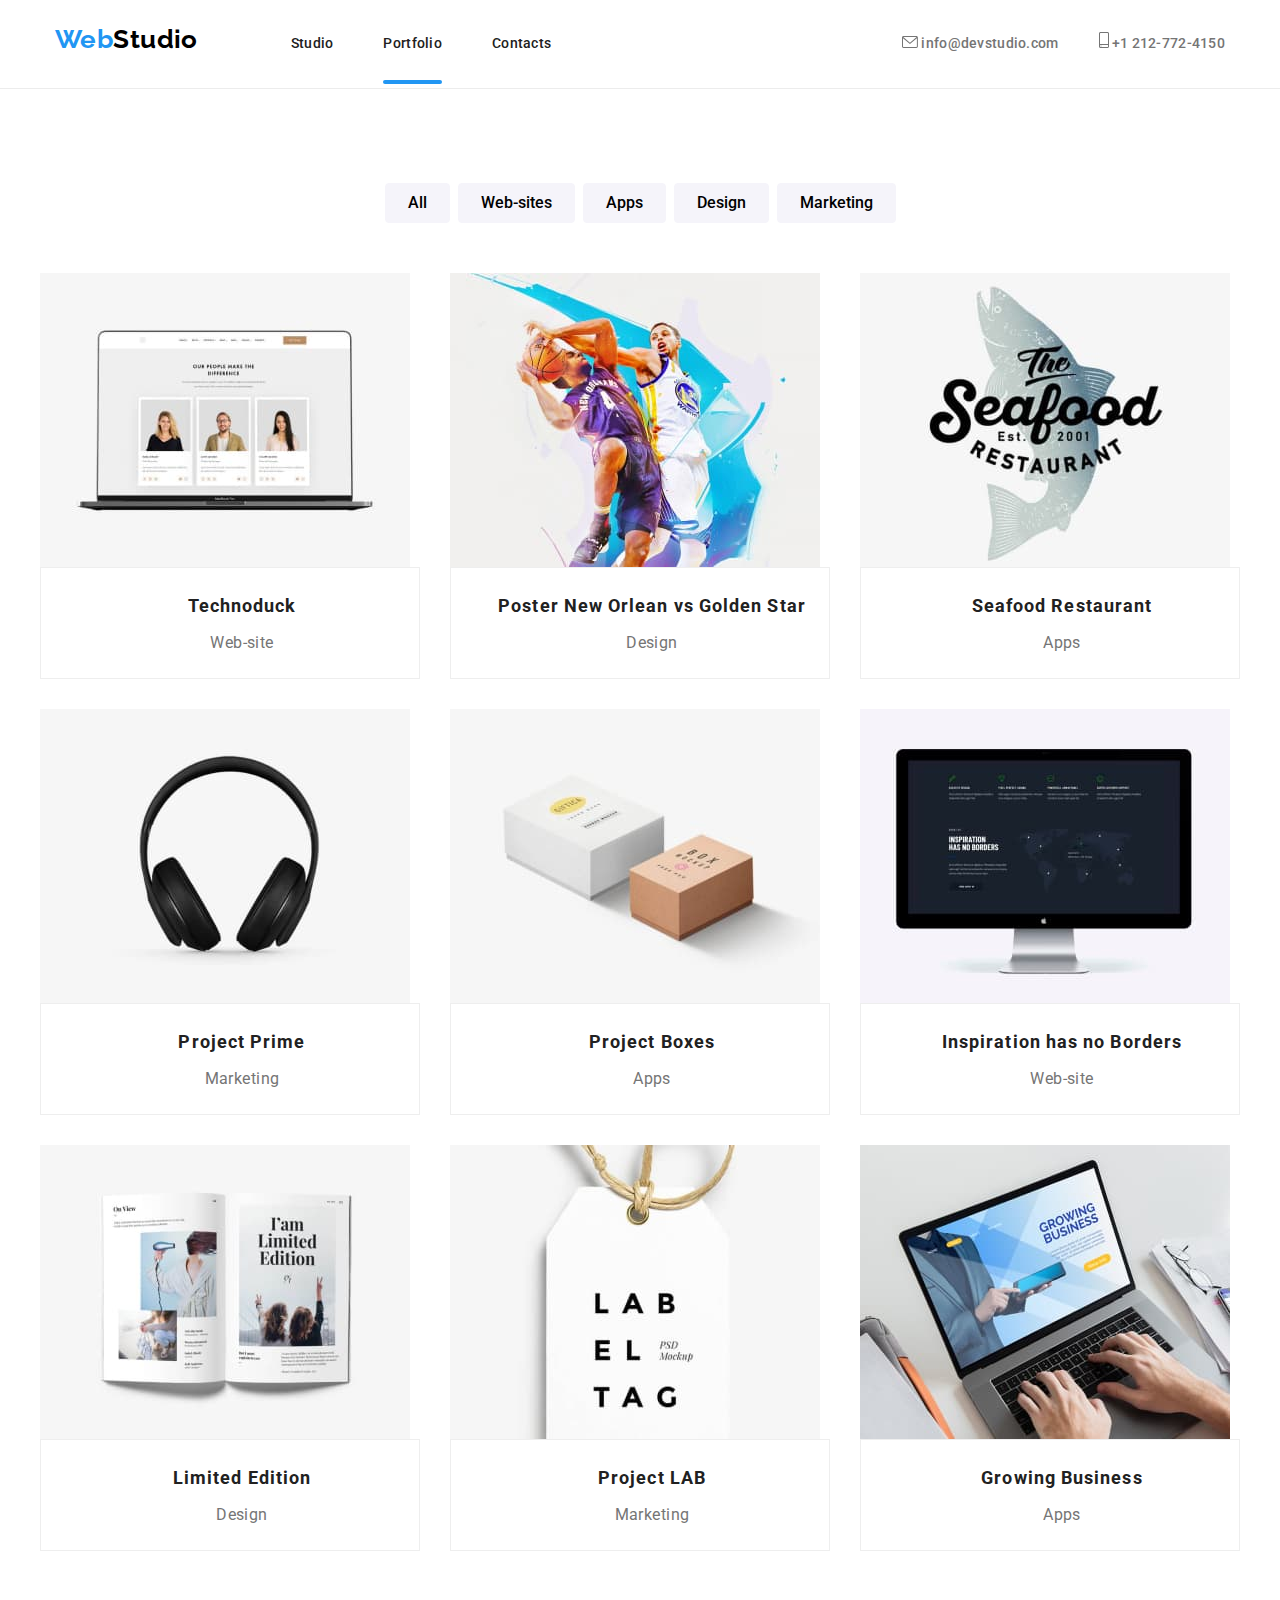
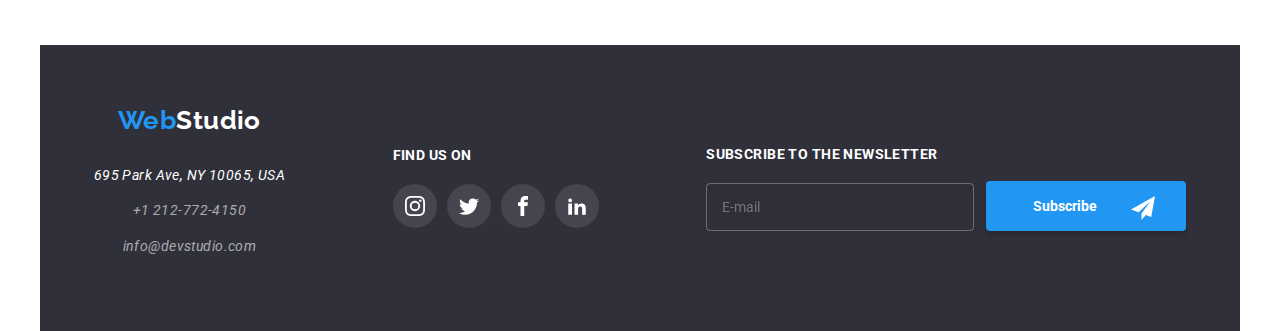
==== commit 1fea4554: "almost finished index+ started portfolio" ====
--- a/portfolio.html
+++ b/portfolio.html
@@ -108,8 +108,8 @@
       <section class="portofolio-hero-section">
         <div class="portfolio-container section">
           <h2 hidden>Expanded list</h2>
-          <ul class="portofolio-list unstyled-list">
-            <li class="portofolio-list-item">
+          <ul class="portofolio-list grid grid--1-2-3 unstyled-list">
+            <li class="portofolio-list-item grid__item">
               <div class="overlay-container">
                 <div class="overlay">
                   <p>
@@ -120,9 +120,7 @@
                 </div>
                 <img
                   src="./images/portofolio01.jpg"
-                  alt="Technoduck"
-                  width="370"
-                  height="294"
+                  alt="Technoduck"            
                 />
                 <!-- <div class="overlay"></div> -->
               </div>
@@ -131,14 +129,12 @@
                 <p class="portofolio-type">Web-site</p>
               </div>
             </li>
-            <li class="portofolio-list-item">
+            <li class="portofolio-list-item grid__item">
               <div class="overlay-container">
                 <div class="overlay"></div>
                 <img
                   src="./images/portofolio02.jpg"
-                  alt="Poster New Orlean vs Golden Star"
-                  width="370"
-                  height="294"
+                  alt="Poster New Orlean vs Golden Star"                  
                 />
               </div>
               <div class="card-border">
@@ -148,14 +144,12 @@
                 <p class="portofolio-type">Design</p>
               </div>
             </li>
-            <li class="portofolio-list-item">
+            <li class="portofolio-list-item grid__item">
               <div class="overlay-container">
                 <div class="overlay"></div>
                 <img
                   src="./images/portofolio03.jpg"
                   alt="Seafood Restaurant"
-                  width="370"
-                  height="294"
                 />
               </div>
               <div class="card-border">
@@ -163,14 +157,14 @@
                 <p class="portofolio-type">Apps</p>
               </div>
             </li>
-            <li class="portofolio-list-item">
+            <li class="portofolio-list-item grid__item">
               <div class="overlay-container">
                 <div class="overlay"></div>
                 <img
                   src="./images/portofolio04.jpg"
                   alt="Project Prime"
-                  width="370"
-                  height="294"
+                  width="100%"
+                  height="100%"
                 />
               </div>
               <div class="card-border">
@@ -178,7 +172,7 @@
                 <p class="portofolio-type">Marketing</p>
               </div>
             </li>
-            <li class="portofolio-list-item">
+            <li class="portofolio-list-item grid__item">
               <div class="overlay-container">
                 <div class="overlay"></div>
                 <img
@@ -193,7 +187,7 @@
                 <p class="portofolio-type">Apps</p>
               </div>
             </li>
-            <li class="portofolio-list-item">
+            <li class="portofolio-list-item grid__item">
               <div class="overlay-container">
                 <div class="overlay"></div>
                 <img
@@ -208,7 +202,7 @@
                 <p class="portofolio-type">Web-site</p>
               </div>
             </li>
-            <li class="portofolio-list-item">
+            <li class="portofolio-list-item grid__item">
               <div class="overlay-container">
                 <div class="overlay"></div>
                 <img
@@ -223,7 +217,7 @@
                 <p class="portofolio-type">Design</p>
               </div>
             </li>
-            <li class="portofolio-list-item">
+            <li class="portofolio-list-item grid__item">
               <div class="overlay-container">
                 <div class="overlay"></div>
                 <img
@@ -238,7 +232,7 @@
                 <p class="portofolio-type">Marketing</p>
               </div>
             </li>
-            <li class="portofolio-list-item">
+            <li class="portofolio-list-item grid__item">
               <div class="overlay-container">
                 <div class="overlay"></div>
                 <img
--- a/css/main.min.css
+++ b/css/main.min.css
@@ -1 +1 @@
-:root{--highlight-color: #2196f3;--white-color: #ffffff;--dark-bg: #2f303a;--text-color: #757575;--text-on-dark-bg: rgba(255, 255, 255, 0.6);--button-background: #f5f4fa}*{-webkit-margin-before:0;margin-block-start:0;-webkit-margin-after:0;margin-block-end:0;-webkit-margin-start:0px;margin-inline-start:0px;-webkit-margin-end:0px;margin-inline-end:0px;-webkit-padding-start:0px;padding-inline-start:0px}body{color:#212121;font-family:"Roboto",sans-serif;font-weight:400;font-size:14px;line-height:1.71;letter-spacing:.03em}ul{list-style-type:none;-webkit-margin-before:0;margin-block-start:0;-webkit-margin-after:0;margin-block-end:0;-webkit-margin-start:0px;margin-inline-start:0px;-webkit-margin-end:0px;margin-inline-end:0px;-webkit-padding-start:0;padding-inline-start:0}a{text-decoration:none}p{-webkit-margin-before:0;margin-block-start:0;-webkit-margin-after:0;margin-block-end:0;-webkit-margin-start:0px;margin-inline-start:0px;-webkit-margin-end:0px;margin-inline-end:0px}.unstyled-list{list-style-type:none}.link{text-decoration:none}.dark-section{background-color:var(--dark-bg)}:hover,:active,:focus{content:"";transition:transform 250ms cubic-bezier(0.4, 0, 0.2, 1)}img{vertical-align:bottom}.container{width:100%;margin:0 auto;padding-top:94px;padding-bottom:94px;display:flex;flex-direction:column}.portfolio-container{width:100%;max-width:1200px;margin:0 auto}.page-header .container{padding:0px}.footer-section .container{padding:0px}.skills-section .container{padding-bottom:0px}.filter-section .container{padding:0px}.footer-section{background-color:var(--dark-bg);padding:60px 0;margin:0 auto}.footer-section .container{display:flex;justify-content:center;align-items:center}.footer-left-side{display:flex;flex-direction:column;justify-content:center;align-items:center}.footer-left-side .contact-list{display:flex;flex-direction:column;align-items:center;justify-content:center}.footer-logo{color:var(--white-color)}.maps{padding-top:28px}.footer-contact-list-item{padding-bottom:12px}.maps-link{color:var(--white-color);line-height:1.14}.maps-link:hover,.maps-link:active,.maps-link:focus{color:var(--highlight-color)}.contact-footer-link{color:var(--text-on-dark-bg);line-height:1.14}.contact-footer-link:hover,.contact-footer-link:active,.contact-footer-link:focus{color:var(--highlight-color)}.social-footer{font-weight:700;font-size:14px;line-height:1.14;letter-spacing:.03em;text-transform:uppercase;color:var(--white-color)}.social-icon-footer{width:20px;height:20px;fill:currentColor;color:var(--white-color)}.social-section{display:flex;padding-top:60px;flex-direction:column;justify-content:center;align-items:center}.social-footer-list{display:flex;justify-content:center;gap:10px;padding:0px;margin-top:20px}.social-footer-link{width:44px;height:44px;background:rgba(255,255,255,.1);border-radius:50%;display:flex;justify-content:center;align-items:center}.social-footer-link:hover{background-color:var(--highlight-color);border-radius:50%}.subcribe-title{font-weight:700;font-size:14px;line-height:1.14;text-transform:uppercase;color:#fff;padding-top:2px;padding-bottom:20px}.footer-form-container{display:flex;flex-direction:column;justify-content:center;align-items:center;padding-top:60px;color:#fff}.send-icon{width:24px;height:24px;align-items:flex-end}.footer-subscribe{font-weight:700;line-height:1.87px}.footer-input{min-width:268px;border:1px solid rgba(255,255,255,.3);filter:drop-shadow(0px 4px 4px rgba(0, 0, 0, 0.15));border-radius:4px;background-color:rgba(0,0,0,0);color:#fff;padding:15px;outline:none}.footer-input:hover,.footer-input:focus{border:1px solid var(--highlight-color);filter:drop-shadow(0px 4px 4px rgba(0, 0, 0, 0.15));transition:opacity 250ms cubic-bezier(0.4, 0, 0.2, 1)}.footer-subscribe-button{background-color:var(--highlight-color);border-radius:4px;box-shadow:0px 4px 4px rgba(0,0,0,.15);border:none;color:#fff;position:relative;fill:currentColor;min-width:200px;height:50px;padding-right:43px;cursor:pointer;outline:none;box-shadow:0px 4px 4px rgba(0,0,0,.15);border:1px solid rgba(0,0,0,0);border-radius:4px;margin-top:36px;margin-left:12px}.send-icon{fill:#fff;width:24px;height:24px;position:absolute;right:15.19%;bottom:3.62%;top:30%}.footer-subscribe-button:hover,.footer-subscribe-button:focus,.footer-subscribe-button:active{background-color:#188ced;color:#fff;transition:opacity 250ms cubic-bezier(0.4, 0, 0.2, 1)}.email-subscribe{display:flex}@media screen and (min-width: 768px){.footer-section .container{flex-direction:row;justify-content:space-around;min-width:34%;flex-wrap:wrap}.next-row div:nth-child(3){width:100%}.social-section{padding:0}}@media screen and (min-width: 1200px){.footer-section{max-width:1200px}.next-row div:nth-child(3){width:auto}.footer-form-container{flex-direction:row;padding:0px}.social-section{align-items:start}}.modal{background-color:rgba(0,0,0,.2);position:fixed;width:100%;height:100%;z-index:99;display:flex;justify-content:center;align-items:center;transition:opacity 250ms cubic-bezier(0.4, 0, 0.2, 1)}.is-hidden{visibility:hidden;opacity:0;pointer-events:none}.inner-modal{content:"";width:528px;height:581px;background-color:#fff;display:block;position:relative;transition:transform 250ms cubic-bezier(0.4, 0, 0.2, 1)}.is-hidden .inner-modal{transform:scale(0.1)}.close-modal{border:1px solid rgba(0,0,0,.1);border-radius:50%;width:30px;height:30px;display:flex;justify-content:center;align-items:center;padding-left:5px;cursor:pointer;position:absolute;top:8px;right:8px;padding:0}.tickbox{color:#757575}.terms-blue{color:#2196f3}.modal-forms{width:100%;display:flex;flex-wrap:wrap;flex-direction:column}.container-form{display:flex;flex-wrap:wrap;width:100%;padding:40px 40px}.modal-forms.form-input{flex:1 0 100%}.modal-forms.form-input-text{flex:1 0 100%}.modal-forms .form-input{border:1px solid rgba(33,33,33,.2);background-color:#fff;box-shadow:0px 1px 3px rgba(0,0,0,.12),0px 1px 1px rgba(0,0,0,.14),0px 2px 1px rgba(0,0,0,.2);border-radius:4px;padding-left:42px;outline:none;padding-top:14px;padding-bottom:14px;cursor:pointer}.modal-forms .form-input:hover,.modal-forms .form-input:focus{border:1px solid var(--highlight-color);transition:opacity 250ms cubic-bezier(0.4, 0, 0.2, 1)}.modal-forms .form-input-text:hover{border:1px solid var(--highlight-color)}.modal-forms .form-input-text::-moz-placeholder{font-size:14px;line-height:16px;color:rgba(117,117,117,.5)}.modal-forms .form-input-text::placeholder{font-size:14px;line-height:16px;color:rgba(117,117,117,.5)}.modal-forms .form-input-text{border:1px solid rgba(33,33,33,.2);background-color:#fff;box-shadow:0px 1px 3px rgba(0,0,0,.12),0px 1px 1px rgba(0,0,0,.14),0px 2px 1px rgba(0,0,0,.2);border-radius:4px;outline:none}.form-line{display:flex;flex-wrap:wrap;flex-direction:column;position:relative;flex-wrap:wrap;font-size:12px;line-height:14px;color:var(--text-color);padding-top:10px;padding-bottom:4px}.form-line:hover .icon-forms,.form-line:focus-within .icon-forms{fill:var(--highlight-color);transition:opacity 250ms cubic-bezier(0.4, 0, 0.2, 1)}label:focus-within svg{fill:var(--highlight-color);transition:opacity 250ms cubic-bezier(0.4, 0, 0.2, 1)}.form-line .form-input:hover,.form-line .form-input:focus{fill:var(--highlight-color);transition:opacity 250ms cubic-bezier(0.4, 0, 0.2, 1)}.terms{font-weight:700;font-size:20px;text-align:center;line-height:1.15}.form-imput{display:inline-flex;height:40px}.form-input-text{height:120px;font-size:12px;line-height:14px;color:rgba(117,117,117,.5);padding:12px 16px;resize:none}.chechbox-replice{display:inline-flex;justify-content:center;align-items:center;width:16px;height:15px;border:2px solid #212121;border-radius:2px}.form-input-checked{display:none}.form-input-checked:checked+.chechbox-replice{background-color:var(--highlight-color);border-color:var(--highlight-color)}.svg-checked{width:11px;height:8px;opacity:0;transition:opacity 250ms cubic-bezier(0.4, 0, 0.2, 1)}.form-input-checked[type=checkbox]:checked+.chechbox-replice .svg-checked{opacity:1;cursor:pointer}.label-checkbox{color:var(--text-color);line-height:1.71px;margin-top:25px;margin-bottom:30px;padding-left:10px}.ckeck-text{padding-left:12px}.terms-condition{color:#2196f3}.icon-forms{width:13px;height:13px;position:absolute;top:55%;left:1.5%;fill:var(--highlight-color)}.modal-button-submit{background-color:var(--highlight-color);box-shadow:0px 4px 4px rgba(0,0,0,.15);border-radius:4px;font-size:12px;padding:8px 50px;margin-top:18px;border:1px solid var(--highlight-color);align-self:center;color:#fff;cursor:pointer}.modal-button-submit:hover,.modal-button-submit:focus,.modal-button-submit:active{background-color:#188ced;color:#fff}.svg-checked:hover,.svg-checked:focus,.svg-checked:active{cursor:pointer}.filter-button{background-color:var(--button-background);border:1px solid var(--button-background);text-align:center;border-radius:4px;font-weight:500;font-size:16px;line-height:1.62;padding:6px 22px}.filter-button:hover,.filter-button:active,.filter-button:focus{color:var(--white-color);background-color:var(--highlight-color);box-shadow:0px 3px 1px rgba(0,0,0,.1),0px 1px 2px rgba(0,0,0,.08),0px 2px 2px rgba(0,0,0,.12);cursor:pointer;border:none}.filter-section{padding-top:94px}.filter-button-list{display:flex;gap:8px;justify-content:center;padding-bottom:50px}.overlay-container{width:370px;overflow:hidden;position:relative}.overlay{background-color:rgba(33,150,243,.9);color:#fff;padding:63px 24px 91px 24px;width:370px;height:294px;position:absolute;transform:translateY(294px);transition:transform 250ms cubic-bezier(0.4, 0, 0.2, 1)}.overlay-container:hover .overlay{transform:translateY(0)}.portofolio-list{display:flex;flex-wrap:wrap;gap:30px;justify-content:center}.portofolio-list-item{flex-basis:370px;flex-grow:0;flex-shrink:1}.card-border{border:1px solid #eee}.portololio-item-name{font-weight:700;font-size:18px;line-height:2;letter-spacing:.06em;padding-top:20px;padding-left:24px}.portofolio-type{color:var(--text-color);font-size:16px;line-height:1.87;padding-top:4px;padding-left:24px;padding-bottom:20px}.portofolio-list-item:hover,.filter-button:active,.filter-button:focus{box-shadow:0px 1px 1px rgba(0,0,0,.12),0px 4px 4px rgba(0,0,0,.06),1px 4px 6px rgba(0,0,0,.16);cursor:pointer;transition:transform 250ms cubic-bezier(0.4, 0, 0.2, 1)}.portofolio-hero-section .portfolio-container{padding-bottom:94px}.page-header{background-color:var(--white-color);border-bottom:solid 1px #ececec}.page-header .container{display:flex;flex-direction:row;justify-content:space-between;padding:0px 15px;flex:0 0 100%}.header-contact-list{display:flex;display:none}.main-nav-list{display:none}.main-nav-list-item{display:inline-block;padding:32px 50px 32px 0px}.logo{font-family:"Raleway";font-weight:700;font-size:26px;line-height:1.19}.page-header-logo{color:#000;padding:24px 93px 25px 0}.logo-web{color:var(--highlight-color)}.main-nav-link{color:#212121;font-weight:500;line-height:1.14;letter-spacing:.02em}.main-nav-link:hover,.main-nav-link:active,.main-nav-link:focus{color:var(--highlight-color)}.index-link{width:100%;position:relative}.index-link::after{content:"";width:100%;height:4px;background-color:var(--highlight-color);position:absolute;left:0px;bottom:-28px;border-radius:2px}.contact-list{margin-left:auto;list-style-type:none}.contact-list-item{display:inline-block;padding:32px 0}.contact-nav-link{color:var(--text-color);font-weight:500;line-height:1.14;letter-spacing:.02em}.contact-nav-link:hover,.contact-nav-link:active,.contact-nav-link:focus{color:var(--highlight-color)}.mail-icon{width:16px;height:12px;fill:currentColor}.mail-icon:hover{color:var(--highlight-color)}.phone-icon{width:10px;height:16px;fill:currentColor}.phone-icon:hover{color:var(--highlight-color)}@media screen and (min-width: 768px){.page-header .container{padding:0px 15px}.main-nav-list{display:flex}.header-contact-list{display:flex;flex-direction:column;justify-content:center;align-items:center;gap:5px}.contact-list-item{padding:0px}}@media screen and (min-width: 1200px){.page-header .container{max-width:1200px}.header-contact-list{flex-direction:row;gap:40px}}.customers-list{display:flex;justify-content:space-between;max-width:1200px;padding:0px;margin:0px auto;color:var(--highlight-color);fill:red}.customers-logo{width:170px;height:92px;border:1px solid #afb1b8;border-radius:4px;fill:#afb1b8}.customers-logo:hover{border-color:var(--highlight-color);fill:var(--highlight-color)}@media screen and (min-width: 1200px){.our-team-section .container{max-width:1200px}}.hero-section{margin:0 auto;height:400px;background-color:var(--dark-bg);background-size:cover;background-position:center center;padding:70px 0;background-image:url("../images/hero-bg (1).jpg")}.hero-section .container{display:flex;flex-direction:column}.hero-title-container{width:360px;height:84px;display:flex;margin:0 auto}.hero-title{color:var(--white-color);font-weight:900;line-height:1.61;text-align:center;justify-content:center;letter-spacing:.06em;text-transform:uppercase;margin-bottom:30px;display:flex;padding:0px 40px}.hero-request-button-container{display:flex;justify-content:center}@media screen and (min-width: 768px){.hero-section{height:400px;background-image:"../images/hero-bg (1).jpg"}.hero-title-container{justify-content:center;align-items:center}}@media screen and (min-width: 1200px){.hero-section{max-width:1600px;height:600px;background-image:"../images/hero-bg (1).jpg"}.hero-title-container{width:696px;height:120px}.hero-title{padding:0px 170px}}.hero-request-button{color:var(--white-color);background-color:var(--highlight-color);border:1px solid var(--highlight-color);margin:10px 20px;cursor:pointer;font-weight:700;font-size:16px;line-height:1.87;letter-spacing:.06em;border-radius:4px;padding:0}.hero-request-button:hover,.hero-request-button:active,.hero-request-button:focus{background-color:#188ce8;margin:0;padding:10px 20px}.our-team-section{background-color:var(--button-background)}.our-team-list{display:flex;gap:30px;justify-content:space-between}.our-team-list-item{background-color:#fff;flex-basis:270px;flex-grow:0;flex-shrink:1;box-shadow:0px 1px 3px rgba(0,0,0,.12),0px 1px 1px rgba(0,0,0,.14),0px 2px 1px rgba(0,0,0,.2);border-radius:0px 0px 4px 4px}.our-team-subtitle{font-weight:500;font-size:16px;line-height:1.18;text-align:center;padding-top:30px;padding-bottom:10px}.our-team-text{color:var(--text-color);font-size:16px;line-height:1.18;text-align:center;padding-bottom:30px}.social-icon{width:20px;height:20px;fill:currentColor}.social-icon{width:20px;height:20px;fill:currentColor}.social-list{display:flex;justify-content:center;gap:10px}.social-link{background-color:#fff;border-radius:50%;width:44px;height:44px;display:flex;justify-content:center;align-items:center;color:#afb1b8}.social-link:hover{background-color:var(--highlight-color);color:#fff}@media screen and (min-width: 1200px){.our-team-section .container{max-width:1200px}}.skills-list{display:flex;gap:30px;justify-content:space-between}.skills-list-item{display:flex;flex-direction:column;background-color:var(--button-background);border-radius:4px;justify-content:center;align-items:center}.skills-list-text{display:flex;gap:30px;justify-content:space-between}.skills-list-item-text{flex-basis:270px;flex-grow:0;flex-shrink:1}.skills-text-container{margin-top:30px}.skills-list{display:flex;gap:30px;justify-content:space-between}.skills-list-item{flex-basis:270px;flex-grow:0;flex-shrink:1}.skills-subtitle{display:flex;padding-bottom:10px;font-weight:700;font-size:14px;line-height:1.14;text-transform:uppercase}.skills-text{color:var(--text-color)}.skills-icon{width:70px;height:70px}.grid{display:flex;flex-wrap:wrap;justify-content:center;gap:gappx}.grid__item{border:1px solid red;flex-grow:0;flex-shrink:0;text-align:center}.grid--1-2-4 grid__item{flex-basis:100%}@media screen and (min-width: 768px){.grid--1-2-4 .grid__item{flex-basis:calc(100% - 30)/2}}@media screen and (min-width: 1200px){.skills-section .container{max-width:1200px}.grid--1-2-4 .grid__item{flex-basis:calc(100% - 90)/4}}.what-we-do-list{display:flex;gap:30px;justify-content:space-between}.what-we-do-list-item{flex-basis:270px;flex-grow:0;flex-shrink:1}.what-we-do-overlay-container{overflow:hidden;position:relative}.what-we-do-section .container{display:none}.what-we-do-overlay{width:370px;height:70px;background-color:rgba(47,48,58,.8);color:#fff;position:absolute;bottom:0;text-align:center;padding:27px}.title{font-weight:700;font-size:36px;line-height:1.16;text-align:center;padding-bottom:50px}@media screen and (min-width: 1200px){.what-we-do-section .container{display:flex;max-width:1200px}}.menu-toggle{min-height:40px;min-width:40px;display:flex;align-items:center;justify-content:center;margin:0;padding:0;background-color:rgba(0,0,0,0);cursor:pointer;border:none;border-radius:50%;outline:none}@media(min-width: 768px){.menu-toggle{display:none}}.menu-toggle:hover,.menu-toggle:focus{background-color:rgba(0,0,0,.1)}.menu-container{position:fixed;top:0;left:0;width:100vw;height:100vh;padding:32px;background-color:var(--white-color);z-index:999;transform:translateX(100%);transition:transform 250ms ease-in-out;display:flex;flex-direction:column}.menu-container.is-open{transform:translateX(0)}.menu-container .menu-toggle{position:absolute;top:19px;right:19px}.mobile-menu{padding:0;margin:0;list-style:none}.mobile-menu .link{display:block;padding:10px;text-decoration:none}.mobile-menu a{color:#212121}.social-links a{color:var(--highlight-color)}.menu-contacts a{color:var(--text-color)}.social-links{display:flex;font-size:14px;gap:10px;padding:10px}.menu-contacts{margin-top:auto}/*# sourceMappingURL=main.min.css.map */+:root{--highlight-color: #2196f3;--white-color: #ffffff;--dark-bg: #2f303a;--text-color: #757575;--text-on-dark-bg: rgba(255, 255, 255, 0.6);--button-background: #f5f4fa}*{-webkit-margin-before:0;margin-block-start:0;-webkit-margin-after:0;margin-block-end:0;-webkit-margin-start:0px;margin-inline-start:0px;-webkit-margin-end:0px;margin-inline-end:0px;-webkit-padding-start:0px;padding-inline-start:0px}body{color:#212121;font-family:"Roboto",sans-serif;font-weight:400;font-size:14px;line-height:1.71;letter-spacing:.03em}ul{list-style-type:none;-webkit-margin-before:0;margin-block-start:0;-webkit-margin-after:0;margin-block-end:0;-webkit-margin-start:0px;margin-inline-start:0px;-webkit-margin-end:0px;margin-inline-end:0px;-webkit-padding-start:0;padding-inline-start:0}a{text-decoration:none}p{-webkit-margin-before:0;margin-block-start:0;-webkit-margin-after:0;margin-block-end:0;-webkit-margin-start:0px;margin-inline-start:0px;-webkit-margin-end:0px;margin-inline-end:0px}.unstyled-list{list-style-type:none}.link{text-decoration:none}.dark-section{background-color:var(--dark-bg)}:hover,:active,:focus{content:"";transition:transform 250ms cubic-bezier(0.4, 0, 0.2, 1)}img{vertical-align:bottom}.container{width:100%;margin:0 auto;padding-top:94px;padding-bottom:94px;display:flex;flex-direction:column}.portfolio-container{width:100%;max-width:1200px;margin:0 auto}.page-header .container{padding:0px}.footer-section .container{padding:0px}.skills-section .container{padding-bottom:0px}.filter-section .container{padding:0px}.footer-section{background-color:var(--dark-bg);padding:60px 0;margin:0 auto}.footer-section .container{display:flex;justify-content:center;align-items:center}.footer-left-side{display:flex;flex-direction:column;justify-content:center;align-items:center}.footer-left-side .contact-list{display:flex;flex-direction:column;align-items:center;justify-content:center}.footer-logo{color:var(--white-color)}.maps{padding-top:28px}.footer-contact-list-item{padding-bottom:12px}.maps-link{color:var(--white-color);line-height:1.14}.maps-link:hover,.maps-link:active,.maps-link:focus{color:var(--highlight-color)}.contact-footer-link{color:var(--text-on-dark-bg);line-height:1.14}.contact-footer-link:hover,.contact-footer-link:active,.contact-footer-link:focus{color:var(--highlight-color)}.social-footer{font-weight:700;font-size:14px;line-height:1.14;letter-spacing:.03em;text-transform:uppercase;color:var(--white-color)}.social-icon-footer{width:20px;height:20px;fill:currentColor;color:var(--white-color)}.social-section{display:flex;padding-top:60px;flex-direction:column;justify-content:center;align-items:center}.social-footer-list{display:flex;justify-content:center;gap:10px;padding:0px;margin-top:20px}.social-footer-link{width:44px;height:44px;background:rgba(255,255,255,.1);border-radius:50%;display:flex;justify-content:center;align-items:center}.social-footer-link:hover{background-color:var(--highlight-color);border-radius:50%}.subcribe-title{font-weight:700;font-size:14px;line-height:1.14;text-transform:uppercase;color:#fff;padding-top:2px;padding-bottom:20px}.footer-form-container{display:flex;flex-direction:column;justify-content:center;align-items:center;padding-top:60px;color:#fff}.send-icon{width:24px;height:24px;align-items:flex-end}.footer-subscribe{font-weight:700;line-height:1.87px}.footer-input{min-width:268px;border:1px solid rgba(255,255,255,.3);filter:drop-shadow(0px 4px 4px rgba(0, 0, 0, 0.15));border-radius:4px;background-color:rgba(0,0,0,0);color:#fff;padding:15px;outline:none}.footer-input:hover,.footer-input:focus{border:1px solid var(--highlight-color);filter:drop-shadow(0px 4px 4px rgba(0, 0, 0, 0.15));transition:opacity 250ms cubic-bezier(0.4, 0, 0.2, 1)}.footer-subscribe-button{background-color:var(--highlight-color);border-radius:4px;box-shadow:0px 4px 4px rgba(0,0,0,.15);border:none;color:#fff;position:relative;fill:currentColor;min-width:200px;height:50px;padding-right:43px;cursor:pointer;outline:none;box-shadow:0px 4px 4px rgba(0,0,0,.15);border:1px solid rgba(0,0,0,0);border-radius:4px;margin-top:36px;margin-left:12px}.send-icon{fill:#fff;width:24px;height:24px;position:absolute;right:15.19%;bottom:3.62%;top:30%}.footer-subscribe-button:hover,.footer-subscribe-button:focus,.footer-subscribe-button:active{background-color:#188ced;color:#fff;transition:opacity 250ms cubic-bezier(0.4, 0, 0.2, 1)}.email-subscribe{display:flex}@media screen and (min-width: 768px){.footer-section .container{flex-direction:row;justify-content:space-around;min-width:34%;flex-wrap:wrap}.next-row div:nth-child(3){width:100%}.social-section{padding:0}}@media screen and (min-width: 1200px){.footer-section{max-width:1200px}.next-row div:nth-child(3){width:auto}.footer-form-container{flex-direction:row;padding:0px}.social-section{align-items:start}}.modal{background-color:rgba(0,0,0,.2);position:fixed;width:100%;height:100%;z-index:99;display:flex;justify-content:center;align-items:center;transition:opacity 250ms cubic-bezier(0.4, 0, 0.2, 1)}.is-hidden{visibility:hidden;opacity:0;pointer-events:none}.inner-modal{content:"";width:528px;height:581px;background-color:#fff;display:block;position:relative;transition:transform 250ms cubic-bezier(0.4, 0, 0.2, 1)}.is-hidden .inner-modal{transform:scale(0.1)}.close-modal{border:1px solid rgba(0,0,0,.1);border-radius:50%;width:30px;height:30px;display:flex;justify-content:center;align-items:center;padding-left:5px;cursor:pointer;position:absolute;top:8px;right:8px;padding:0}.tickbox{color:#757575}.terms-blue{color:#2196f3}.modal-forms{width:100%;display:flex;flex-wrap:wrap;flex-direction:column}.container-form{display:flex;flex-wrap:wrap;width:100%;padding:40px 40px}.modal-forms.form-input{flex:1 0 100%}.modal-forms.form-input-text{flex:1 0 100%}.modal-forms .form-input{border:1px solid rgba(33,33,33,.2);background-color:#fff;box-shadow:0px 1px 3px rgba(0,0,0,.12),0px 1px 1px rgba(0,0,0,.14),0px 2px 1px rgba(0,0,0,.2);border-radius:4px;padding-left:42px;outline:none;padding-top:14px;padding-bottom:14px;cursor:pointer}.modal-forms .form-input:hover,.modal-forms .form-input:focus{border:1px solid var(--highlight-color);transition:opacity 250ms cubic-bezier(0.4, 0, 0.2, 1)}.modal-forms .form-input-text:hover{border:1px solid var(--highlight-color)}.modal-forms .form-input-text::-moz-placeholder{font-size:14px;line-height:16px;color:rgba(117,117,117,.5)}.modal-forms .form-input-text::placeholder{font-size:14px;line-height:16px;color:rgba(117,117,117,.5)}.modal-forms .form-input-text{border:1px solid rgba(33,33,33,.2);background-color:#fff;box-shadow:0px 1px 3px rgba(0,0,0,.12),0px 1px 1px rgba(0,0,0,.14),0px 2px 1px rgba(0,0,0,.2);border-radius:4px;outline:none}.form-line{display:flex;flex-wrap:wrap;flex-direction:column;position:relative;flex-wrap:wrap;font-size:12px;line-height:14px;color:var(--text-color);padding-top:10px;padding-bottom:4px}.form-line:hover .icon-forms,.form-line:focus-within .icon-forms{fill:var(--highlight-color);transition:opacity 250ms cubic-bezier(0.4, 0, 0.2, 1)}label:focus-within svg{fill:var(--highlight-color);transition:opacity 250ms cubic-bezier(0.4, 0, 0.2, 1)}.form-line .form-input:hover,.form-line .form-input:focus{fill:var(--highlight-color);transition:opacity 250ms cubic-bezier(0.4, 0, 0.2, 1)}.terms{font-weight:700;font-size:20px;text-align:center;line-height:1.15}.form-imput{display:inline-flex;height:40px}.form-input-text{height:120px;font-size:12px;line-height:14px;color:rgba(117,117,117,.5);padding:12px 16px;resize:none}.chechbox-replice{display:inline-flex;justify-content:center;align-items:center;width:16px;height:15px;border:2px solid #212121;border-radius:2px}.form-input-checked{display:none}.form-input-checked:checked+.chechbox-replice{background-color:var(--highlight-color);border-color:var(--highlight-color)}.svg-checked{width:11px;height:8px;opacity:0;transition:opacity 250ms cubic-bezier(0.4, 0, 0.2, 1)}.form-input-checked[type=checkbox]:checked+.chechbox-replice .svg-checked{opacity:1;cursor:pointer}.label-checkbox{color:var(--text-color);line-height:1.71px;margin-top:25px;margin-bottom:30px;padding-left:10px}.ckeck-text{padding-left:12px}.terms-condition{color:#2196f3}.icon-forms{width:13px;height:13px;position:absolute;top:55%;left:1.5%;fill:var(--highlight-color)}.modal-button-submit{background-color:var(--highlight-color);box-shadow:0px 4px 4px rgba(0,0,0,.15);border-radius:4px;font-size:12px;padding:8px 50px;margin-top:18px;border:1px solid var(--highlight-color);align-self:center;color:#fff;cursor:pointer}.modal-button-submit:hover,.modal-button-submit:focus,.modal-button-submit:active{background-color:#188ced;color:#fff}.svg-checked:hover,.svg-checked:focus,.svg-checked:active{cursor:pointer}.filter-button{background-color:var(--button-background);border:1px solid var(--button-background);text-align:center;border-radius:4px;font-weight:500;font-size:16px;line-height:1.62;padding:6px 22px}.filter-button:hover,.filter-button:active,.filter-button:focus{color:var(--white-color);background-color:var(--highlight-color);box-shadow:0px 3px 1px rgba(0,0,0,.1),0px 1px 2px rgba(0,0,0,.08),0px 2px 2px rgba(0,0,0,.12);cursor:pointer;border:none}.filter-section{padding-top:94px}.filter-button-list{display:flex;gap:8px;justify-content:center;padding-bottom:50px}.overlay-container{width:370px;overflow:hidden;position:relative}.overlay{background-color:rgba(33,150,243,.9);color:#fff;padding:63px 24px 91px 24px;width:370px;height:294px;position:absolute;transform:translateY(294px);transition:transform 250ms cubic-bezier(0.4, 0, 0.2, 1)}.overlay-container:hover .overlay{transform:translateY(0)}.portofolio-list{display:flex;flex-wrap:wrap;gap:30px;justify-content:center}.portofolio-list-item{display:flex;flex-direction:column;flex-basis:370px;flex-grow:0;flex-shrink:0}.card-border{border:1px solid #eee}.portololio-item-name{font-weight:700;font-size:18px;line-height:2;letter-spacing:.06em;padding-top:20px;padding-left:24px}.portofolio-type{color:var(--text-color);font-size:16px;line-height:1.87;padding-top:4px;padding-left:24px;padding-bottom:20px}.portofolio-list-item:hover,.filter-button:active,.filter-button:focus{box-shadow:0px 1px 1px rgba(0,0,0,.12),0px 4px 4px rgba(0,0,0,.06),1px 4px 6px rgba(0,0,0,.16);cursor:pointer;transition:transform 250ms cubic-bezier(0.4, 0, 0.2, 1)}.portofolio-hero-section .portfolio-container{padding-bottom:94px}.grid--1-2-3 .grid__item{flex-basis:100%}@media screen and (min-width: 768px){.grid--1-2-3 .grid__item{flex-basis:calc((100% - 30px)/2)}}@media screen and (min-width: 1200px){.grid--1-2-3 .grid__item{flex-basis:calc((100% - 60px)/3)}}.page-header{background-color:var(--white-color);border-bottom:solid 1px #ececec}.page-header .container{display:flex;flex-direction:row;justify-content:space-between;padding:0px 15px;flex:0 0 100%}.header-contact-list{display:flex;display:none}.main-nav-list{display:none}.main-nav-list-item{display:inline-block;padding:32px 50px 32px 0px}.logo{font-family:"Raleway";font-weight:700;font-size:26px;line-height:1.19}.page-header-logo{color:#000;padding:24px 93px 25px 0}.logo-web{color:var(--highlight-color)}.main-nav-link{color:#212121;font-weight:500;line-height:1.14;letter-spacing:.02em}.main-nav-link:hover,.main-nav-link:active,.main-nav-link:focus{color:var(--highlight-color)}.index-link{width:100%;position:relative}.index-link::after{content:"";width:100%;height:4px;background-color:var(--highlight-color);position:absolute;left:0px;bottom:-28px;border-radius:2px}.contact-list{margin-left:auto;list-style-type:none}.contact-list-item{display:inline-block;padding:32px 0}.contact-nav-link{color:var(--text-color);font-weight:500;line-height:1.14;letter-spacing:.02em}.contact-nav-link:hover,.contact-nav-link:active,.contact-nav-link:focus{color:var(--highlight-color)}.mail-icon{width:16px;height:12px;fill:currentColor}.mail-icon:hover{color:var(--highlight-color)}.phone-icon{width:10px;height:16px;fill:currentColor}.phone-icon:hover{color:var(--highlight-color)}@media screen and (min-width: 768px){.page-header .container{padding:0px 15px}.main-nav-list{display:flex}.header-contact-list{display:flex;flex-direction:column;justify-content:center;align-items:center;gap:5px}.contact-list-item{padding:0px}}@media screen and (min-width: 1200px){.page-header .container{max-width:1200px}.header-contact-list{flex-direction:row;gap:40px}}.customers-list{display:flex;justify-content:space-between;max-width:1200px;padding:0px;margin:0px auto;color:var(--highlight-color);fill:red}.customers-logo{display:flex;flex-wrap:wrap;align-items:center;justify-content:center;height:92px;border:1px solid #afb1b8;border-radius:4px;fill:#afb1b8}.customers-logo:hover{border-color:var(--highlight-color);fill:var(--highlight-color)}.grid--2-3-6 .grid__item{flex-basis:calc((100% - 30px)/2)}.customers-list-item{display:flex;justify-content:space-around}.customers-list-item a{display:flex;flex-wrap:wrap}@media screen and (min-width: 768px){.grid--2-3-6 .grid__item{flex-basis:calc((100% - 60px)/3)}}@media screen and (min-width: 1200px){.our-team-section .container{max-width:1200px}.grid--2-3-6 .grid__item{flex-basis:calc((100% - 150px)/6)}}.hero-section{margin:0 auto;height:400px;background-color:var(--dark-bg);background-size:cover;background-position:center center;padding:70px 0;background-image:url("../images/hero-bg (1).jpg")}.hero-section .container{display:flex;flex-direction:column}.hero-title-container{width:360px;height:84px;display:flex;margin:0 auto}.hero-title{color:var(--white-color);font-weight:900;line-height:1.61;text-align:center;justify-content:center;letter-spacing:.06em;text-transform:uppercase;margin-bottom:30px;display:flex;padding:0px 40px}.hero-request-button-container{display:flex;justify-content:center}@media screen and (min-width: 768px){.hero-section{height:400px;background-image:"../images/hero-bg (1).jpg"}.hero-title-container{justify-content:center;align-items:center}}@media screen and (min-width: 1200px){.hero-section{max-width:1600px;height:600px;background-image:"../images/hero-bg (1).jpg"}.hero-title-container{width:696px;height:120px}.hero-title{padding:0px 170px}}.hero-request-button{color:var(--white-color);background-color:var(--highlight-color);border:1px solid var(--highlight-color);margin:10px 20px;cursor:pointer;font-weight:700;font-size:16px;line-height:1.87;letter-spacing:.06em;border-radius:4px;padding:0}.hero-request-button:hover,.hero-request-button:active,.hero-request-button:focus{background-color:#188ce8;margin:0;padding:10px 20px}.our-team-section{background-color:var(--button-background)}.our-team-list{display:flex;gap:30px;justify-content:space-between}.our-team-list-item{background-color:#fff;flex-basis:450px;flex-grow:0;flex-shrink:1;box-shadow:0px 1px 3px rgba(0,0,0,.12),0px 1px 1px rgba(0,0,0,.14),0px 2px 1px rgba(0,0,0,.2);border-radius:0px 0px 4px 4px}.our-team-subtitle{font-weight:500;font-size:16px;line-height:1.18;text-align:center;padding-top:30px;padding-bottom:10px}.our-team-text{color:var(--text-color);font-size:16px;line-height:1.18;text-align:center;padding-bottom:30px}.social-icon{width:20px;height:20px;fill:currentColor}.social-icon{width:20px;height:20px;fill:currentColor}.social-list{display:flex;justify-content:center;gap:10px}.social-link{background-color:#fff;border-radius:50%;width:44px;height:44px;display:flex;justify-content:center;align-items:center;color:#afb1b8}.social-link:hover{background-color:var(--highlight-color);color:#fff}@media screen and (min-width: 1200px){.our-team-section .container{max-width:1200px}}.skills-list{display:flex;gap:30px;justify-content:space-between}.skills-list-item{display:flex;flex-direction:column;border-radius:4px;align-items:center}.skills-list-text{display:flex;gap:30px;justify-content:space-between}.skills-list-item-text{flex-grow:0;flex-shrink:1}.skills-text-container{margin-top:30px}.skills-list-item{flex-basis:450px;flex-grow:0;flex-shrink:1}.skills-subtitle{display:flex;padding-top:30px;padding-bottom:10px;font-weight:700;font-size:14px;line-height:1.14;text-transform:uppercase}.skills-text{color:var(--text-color)}.skills-svg-container{min-width:100%;height:120px;background-color:var(--button-background)}.skills-icon{width:70px;height:70px}.grid{display:flex;flex-wrap:wrap;justify-content:center;gap:30px}.grid__item{flex-grow:0;flex-shrink:0;text-align:center}.grid--1-2-4 .grid__item{flex-basis:100%}@media screen and (min-width: 768px){.grid--1-2-4 .grid__item{flex-basis:calc((100% - 30px)/2)}}@media screen and (min-width: 1200px){.skills-section .container{max-width:1200px}.grid--1-2-4 .grid__item{flex-basis:calc((100% - 90px)/4)}}.what-we-do-list{display:flex;gap:30px;justify-content:space-between}.what-we-do-list-item{flex-basis:270px;flex-grow:0;flex-shrink:1}.what-we-do-overlay-container{overflow:hidden;position:relative}.what-we-do-section .container{display:none}.what-we-do-overlay{width:370px;height:70px;background-color:rgba(47,48,58,.8);color:#fff;position:absolute;bottom:0;text-align:center;padding:27px}.title{font-weight:700;font-size:36px;line-height:1.16;text-align:center;padding-bottom:50px}@media screen and (min-width: 1200px){.what-we-do-section .container{display:flex;max-width:1200px}}.menu-toggle{min-height:40px;min-width:40px;display:flex;align-items:center;justify-content:center;margin:0;padding:0;background-color:rgba(0,0,0,0);cursor:pointer;border:none;border-radius:50%;outline:none}@media(min-width: 768px){.menu-toggle{display:none}}.menu-toggle:hover,.menu-toggle:focus{background-color:rgba(0,0,0,.1)}.menu-container{position:fixed;top:0;left:0;width:100vw;height:100vh;padding:32px;background-color:var(--white-color);z-index:999;transform:translateX(100%);transition:transform 250ms ease-in-out;display:flex;flex-direction:column}.menu-container.is-open{transform:translateX(0)}.menu-container .menu-toggle{position:absolute;top:19px;right:19px}.mobile-menu{padding:0;margin:0;list-style:none}.mobile-menu .link{display:block;padding:10px;text-decoration:none}.mobile-menu a{color:#212121}.social-links a{color:var(--highlight-color)}.menu-contacts a{color:var(--text-color)}.social-links{display:flex;font-size:14px;gap:10px;padding:10px}.menu-contacts{margin-top:auto}/*# sourceMappingURL=main.min.css.map */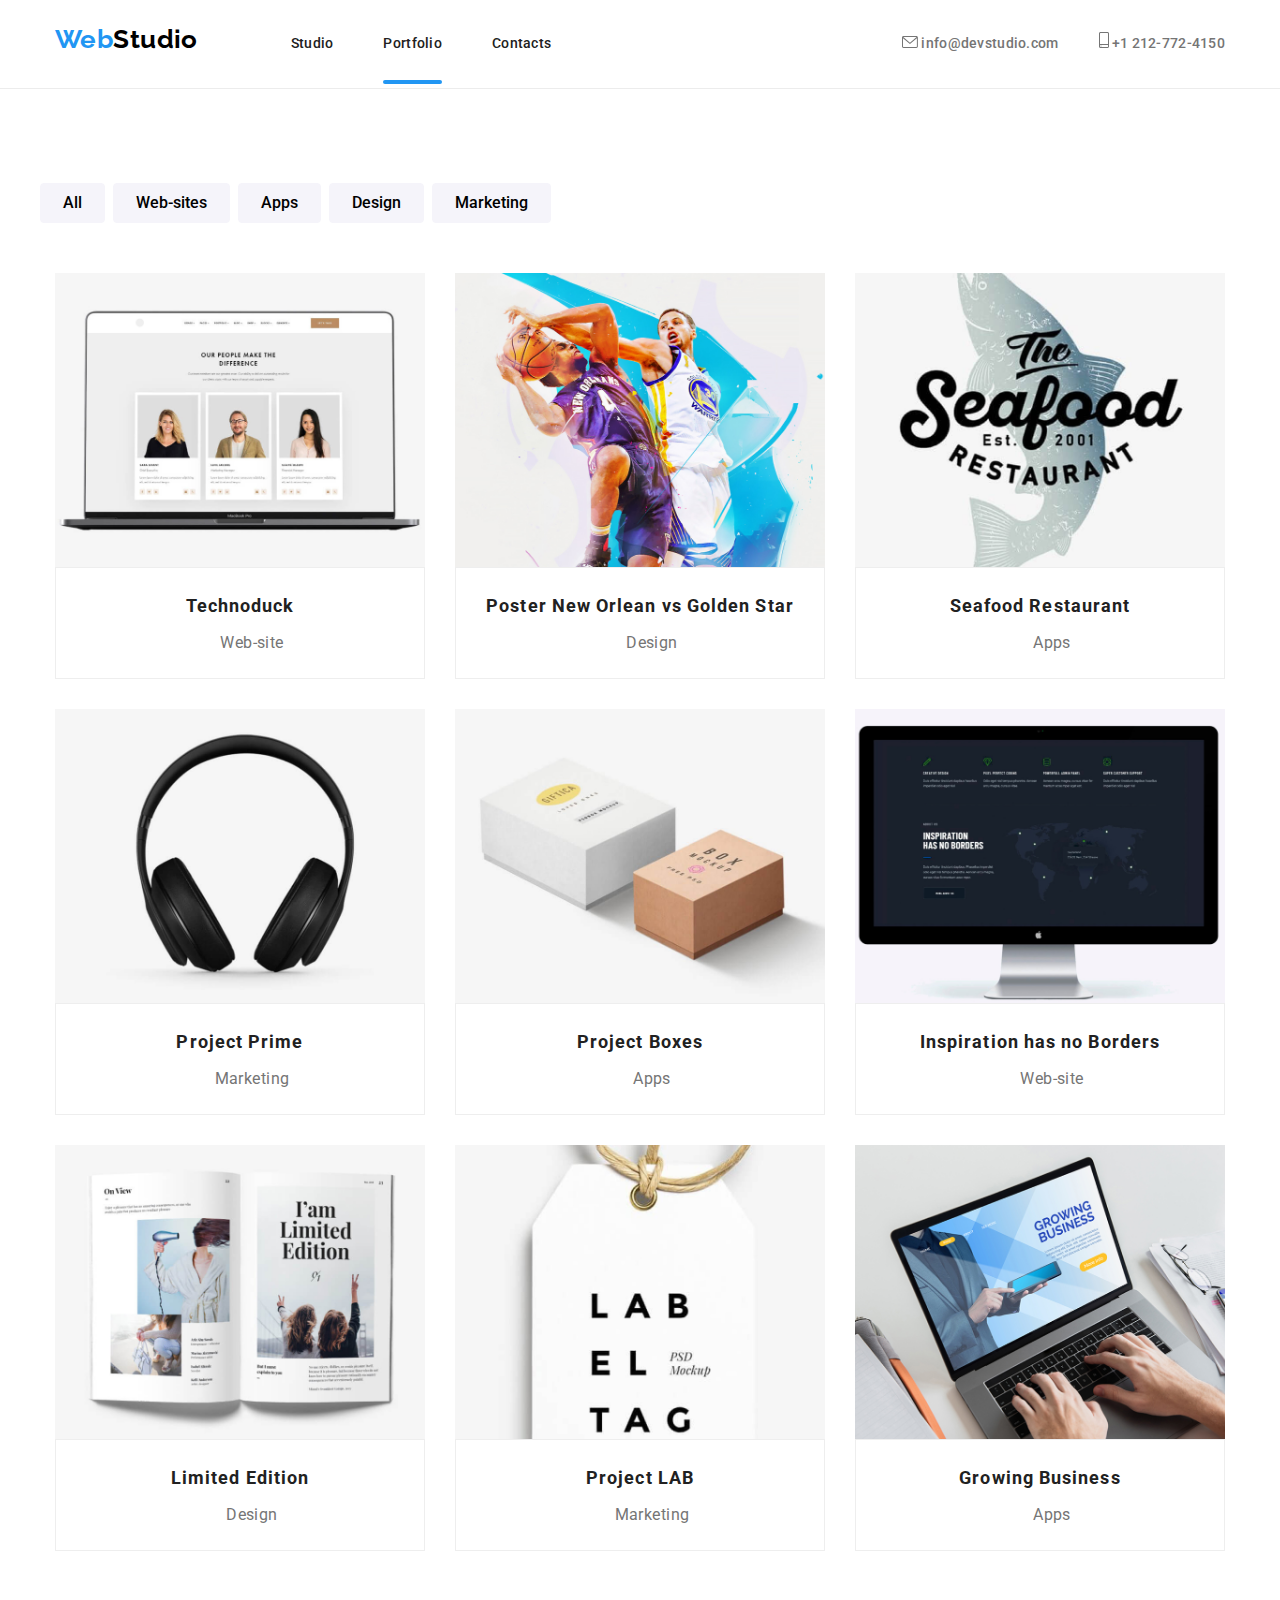
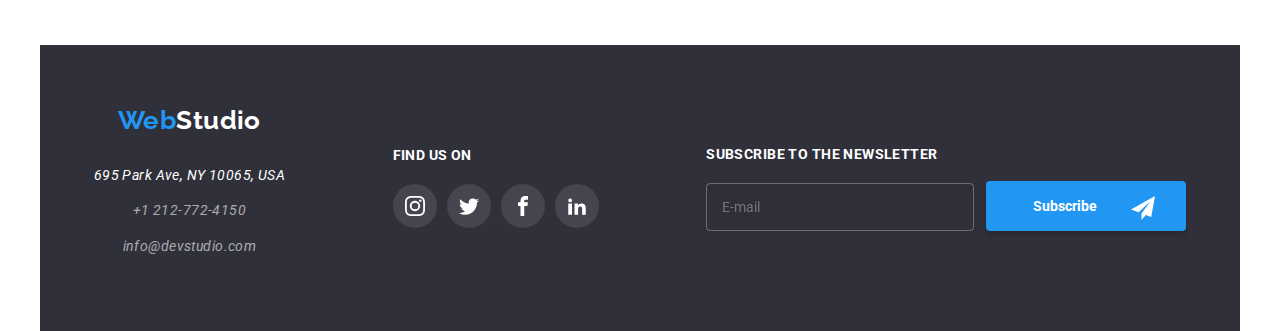
==== commit 4bc7a554: "almost..." ====
--- a/portfolio.html
+++ b/portfolio.html
@@ -106,7 +106,7 @@
         </div>
       </section>
       <section class="portofolio-hero-section">
-        <div class="portfolio-container section">
+        <div class="portfolio-container">
           <h2 hidden>Expanded list</h2>
           <ul class="portofolio-list grid grid--1-2-3 unstyled-list">
             <li class="portofolio-list-item grid__item">
@@ -119,13 +119,18 @@
                   </p>
                 </div>
                 <img
-                  src="./images/portofolio01.jpg"
-                  alt="Technoduck"            
+                  class="portofolio_image"
+                  srcset="
+                    images/portfolio-img/img1.jpg    480w,
+                    images/portfolio-img/img1@2x.jpg 960w
+                  "
+                  src="images/portfolio-img/img1.jpg"
+                  alt="Technoduck"
                 />
                 <!-- <div class="overlay"></div> -->
               </div>
               <div class="card-border">
-                <h3 class="portololio-item-name">Technoduck</h3>
+                <h3 class="portofolio-item-name">Technoduck</h3>
                 <p class="portofolio-type">Web-site</p>
               </div>
             </li>
@@ -133,12 +138,17 @@
               <div class="overlay-container">
                 <div class="overlay"></div>
                 <img
-                  src="./images/portofolio02.jpg"
-                  alt="Poster New Orlean vs Golden Star"                  
-                />
-              </div>
-              <div class="card-border">
-                <h3 class="portololio-item-name">
+                  class="portofolio_image"
+                  srcset="
+                    images/portfolio-img/img2.jpg    480w,
+                    images/portfolio-img/img2@2x.jpg 960w
+                  "
+                  src="images/portfolio-img/img2.jpg"
+                  alt="Poster New Orlean vs Golden Star"
+                />
+              </div>
+              <div class="card-border">
+                <h3 class="portofolio-item-name">
                   Poster New Orlean vs Golden Star
                 </h3>
                 <p class="portofolio-type">Design</p>
@@ -148,12 +158,17 @@
               <div class="overlay-container">
                 <div class="overlay"></div>
                 <img
-                  src="./images/portofolio03.jpg"
+                  class="portofolio_image"
+                  srcset="
+                    images/portfolio-img/img3.jpg    480w,
+                    images/portfolio-img/img3@2x.jpg 960w
+                  "
+                  src="images/portfolio-img/img3.jpg"
                   alt="Seafood Restaurant"
                 />
               </div>
               <div class="card-border">
-                <h3 class="portololio-item-name">Seafood Restaurant</h3>
+                <h3 class="portofolio-item-name">Seafood Restaurant</h3>
                 <p class="portofolio-type">Apps</p>
               </div>
             </li>
@@ -161,29 +176,35 @@
               <div class="overlay-container">
                 <div class="overlay"></div>
                 <img
-                  src="./images/portofolio04.jpg"
+                  class="portofolio_image"
+                  srcset="
+                    images/portfolio-img/img4.jpg    480w,
+                    images/portfolio-img/img4@2x.jpg 960w
+                  "
+                  src="images/portfolio-img/img4.jpg"
                   alt="Project Prime"
-                  width="100%"
-                  height="100%"
-                />
-              </div>
-              <div class="card-border">
-                <h3 class="portololio-item-name">Project Prime</h3>
+                />
+              </div>
+              <div class="card-border">
+                <h3 class="portofolio-item-name">Project Prime</h3>
                 <p class="portofolio-type">Marketing</p>
               </div>
             </li>
             <li class="portofolio-list-item grid__item">
               <div class="overlay-container">
-                <div class="overlay"></div>
-                <img
-                  src="./images/portofolio05.jpg"
+                <div class="overlay">1</div>
+                <img
+                  class="portofolio_image"
+                  srcset="
+                    images/portfolio-img/img5.jpg    480w,
+                    images/portfolio-img/img5@2x.jpg 960w
+                  "
+                  src="images/portfolio-img/img5.jpg"
                   alt="Project Boxes"
-                  width="370"
-                  height="294"
-                />
-              </div>
-              <div class="card-border">
-                <h3 class="portololio-item-name">Project Boxes</h3>
+                />
+              </div>
+              <div class="card-border">
+                <h3 class="portofolio-item-name">Project Boxes</h3>
                 <p class="portofolio-type">Apps</p>
               </div>
             </li>
@@ -191,14 +212,17 @@
               <div class="overlay-container">
                 <div class="overlay"></div>
                 <img
-                  src="./images/portofolio06.jpg"
+                  class="portofolio_image"
+                  srcset="
+                    images/portfolio-img/img6.jpg    480w,
+                    images/portfolio-img/img6@2x.jpg 960w
+                  "
+                  src="images/portfolio-img/img6.jpg"
                   alt="Inspiration has no Borders"
-                  width="370"
-                  height="294"
-                />
-              </div>
-              <div class="card-border">
-                <h3 class="portololio-item-name">Inspiration has no Borders</h3>
+                />
+              </div>
+              <div class="card-border">
+                <h3 class="portofolio-item-name">Inspiration has no Borders</h3>
                 <p class="portofolio-type">Web-site</p>
               </div>
             </li>
@@ -206,14 +230,17 @@
               <div class="overlay-container">
                 <div class="overlay"></div>
                 <img
-                  src="./images/portofolio07.jpg"
+                  class="portofolio_image"
+                  srcset="
+                    images/portfolio-img/img7.jpg    480w,
+                    images/portfolio-img/img7@2x.jpg 960w
+                  "
+                  src="images/portfolio-img/img7.jpg"
                   alt="Limited Edition"
-                  width="370"
-                  height="294"
-                />
-              </div>
-              <div class="card-border">
-                <h3 class="portololio-item-name">Limited Edition</h3>
+                />
+              </div>
+              <div class="card-border">
+                <h3 class="portofolio-item-name">Limited Edition</h3>
                 <p class="portofolio-type">Design</p>
               </div>
             </li>
@@ -221,14 +248,17 @@
               <div class="overlay-container">
                 <div class="overlay"></div>
                 <img
-                  src="./images/portofolio08.jpg"
+                  class="portofolio_image"
+                  srcset="
+                    images/portfolio-img/img8.jpg    480w,
+                    images/portfolio-img/img8@2x.jpg 960w
+                  "
+                  src="images/portfolio-img/img8.jpg"
                   alt="Project LAB"
-                  width="370"
-                  height="294"
-                />
-              </div>
-              <div class="card-border">
-                <h3 class="portololio-item-name">Project LAB</h3>
+                />
+              </div>
+              <div class="card-border">
+                <h3 class="portofolio-item-name">Project LAB</h3>
                 <p class="portofolio-type">Marketing</p>
               </div>
             </li>
@@ -236,14 +266,17 @@
               <div class="overlay-container">
                 <div class="overlay"></div>
                 <img
-                  src="./images/portofolio09.jpg"
+                  class="portofolio_image"
+                  srcset="
+                    images/portfolio-img/img9.jpg    480w,
+                    images/portfolio-img/img9@2x.jpg 960w
+                  "
+                  src="images/portfolio-img/img9.jpg"
                   alt="Growing Business"
-                  width="370"
-                  height="294"
-                />
-              </div>
-              <div class="card-border">
-                <h3 class="portololio-item-name">Growing Business</h3>
+                />
+              </div>
+              <div class="card-border">
+                <h3 class="portofolio-item-name">Growing Business</h3>
                 <p class="portofolio-type">Apps</p>
               </div>
             </li>
@@ -340,6 +373,52 @@
         </div>
       </div>
     </footer>
-    
+    <div class="menu-container js-menu-container" id="mobile-menu">
+      <button class="menu-toggle js-close-menu">
+        <svg
+          fill="currentColor"
+          viewBox="0 0 20 20"
+          xmlns="http://www.w3.org/2000/svg"
+          width="24"
+          height="24"
+        >
+          <path
+            fill-rule="evenodd"
+            d="M4.293 4.293a1 1 0 011.414 0L10 8.586l4.293-4.293a1 1 0 111.414 1.414L11.414 10l4.293 4.293a1 1 0 01-1.414 1.414L10 11.414l-4.293 4.293a1 1 0 01-1.414-1.414L8.586 10 4.293 5.707a1 1 0 010-1.414z"
+            clip-rule="evenodd"
+          ></path>
+        </svg>
+      </button>
+      <ul class="mobile-menu nav">
+        <li><a href="index.html" class="link">Studio</a></li>
+        <li><a href="portfolio.html" class="link">Portfolio</a></li>
+        <li><a href="index.html" class="link">Contacts</a></li>
+      </ul>
+      <ul class="mobile-menu menu-contacts">
+        <li class="">
+          <a class="link" href="mailto:info@devstudio.com">
+            <svg class="mail-icon">
+              <use href="./images/symbol-defs.svg#icon-mail"></use>
+            </svg>
+            info@devstudio.com</a
+          >
+        </li>
+        <li class="">
+          <a class="link" href="tel:+12127724150">
+            <svg class="phone-icon">
+              <use href="./images/symbol-defs.svg#icon-phone"></use>
+            </svg>
+            +1 212-772-4150</a
+          >
+        </li>
+      </ul>
+      <ul class="social-links">
+        <li><a href="" class="link">Instagram</a></li>
+        <li><a href="" class="link">Twitter</a></li>
+        <li><a href="" class="link">Facebook</a></li>
+        <li><a href="" class="link">LinkedIn</a></li>
+      </ul>
+    </div>
+    <script defer src="js/mobile-menu.js"></script>
   </body>
 </html>
--- a/css/main.min.css
+++ b/css/main.min.css
@@ -1 +1 @@
-:root{--highlight-color: #2196f3;--white-color: #ffffff;--dark-bg: #2f303a;--text-color: #757575;--text-on-dark-bg: rgba(255, 255, 255, 0.6);--button-background: #f5f4fa}*{-webkit-margin-before:0;margin-block-start:0;-webkit-margin-after:0;margin-block-end:0;-webkit-margin-start:0px;margin-inline-start:0px;-webkit-margin-end:0px;margin-inline-end:0px;-webkit-padding-start:0px;padding-inline-start:0px}body{color:#212121;font-family:"Roboto",sans-serif;font-weight:400;font-size:14px;line-height:1.71;letter-spacing:.03em}ul{list-style-type:none;-webkit-margin-before:0;margin-block-start:0;-webkit-margin-after:0;margin-block-end:0;-webkit-margin-start:0px;margin-inline-start:0px;-webkit-margin-end:0px;margin-inline-end:0px;-webkit-padding-start:0;padding-inline-start:0}a{text-decoration:none}p{-webkit-margin-before:0;margin-block-start:0;-webkit-margin-after:0;margin-block-end:0;-webkit-margin-start:0px;margin-inline-start:0px;-webkit-margin-end:0px;margin-inline-end:0px}.unstyled-list{list-style-type:none}.link{text-decoration:none}.dark-section{background-color:var(--dark-bg)}:hover,:active,:focus{content:"";transition:transform 250ms cubic-bezier(0.4, 0, 0.2, 1)}img{vertical-align:bottom}.container{width:100%;margin:0 auto;padding-top:94px;padding-bottom:94px;display:flex;flex-direction:column}.portfolio-container{width:100%;max-width:1200px;margin:0 auto}.page-header .container{padding:0px}.footer-section .container{padding:0px}.skills-section .container{padding-bottom:0px}.filter-section .container{padding:0px}.footer-section{background-color:var(--dark-bg);padding:60px 0;margin:0 auto}.footer-section .container{display:flex;justify-content:center;align-items:center}.footer-left-side{display:flex;flex-direction:column;justify-content:center;align-items:center}.footer-left-side .contact-list{display:flex;flex-direction:column;align-items:center;justify-content:center}.footer-logo{color:var(--white-color)}.maps{padding-top:28px}.footer-contact-list-item{padding-bottom:12px}.maps-link{color:var(--white-color);line-height:1.14}.maps-link:hover,.maps-link:active,.maps-link:focus{color:var(--highlight-color)}.contact-footer-link{color:var(--text-on-dark-bg);line-height:1.14}.contact-footer-link:hover,.contact-footer-link:active,.contact-footer-link:focus{color:var(--highlight-color)}.social-footer{font-weight:700;font-size:14px;line-height:1.14;letter-spacing:.03em;text-transform:uppercase;color:var(--white-color)}.social-icon-footer{width:20px;height:20px;fill:currentColor;color:var(--white-color)}.social-section{display:flex;padding-top:60px;flex-direction:column;justify-content:center;align-items:center}.social-footer-list{display:flex;justify-content:center;gap:10px;padding:0px;margin-top:20px}.social-footer-link{width:44px;height:44px;background:rgba(255,255,255,.1);border-radius:50%;display:flex;justify-content:center;align-items:center}.social-footer-link:hover{background-color:var(--highlight-color);border-radius:50%}.subcribe-title{font-weight:700;font-size:14px;line-height:1.14;text-transform:uppercase;color:#fff;padding-top:2px;padding-bottom:20px}.footer-form-container{display:flex;flex-direction:column;justify-content:center;align-items:center;padding-top:60px;color:#fff}.send-icon{width:24px;height:24px;align-items:flex-end}.footer-subscribe{font-weight:700;line-height:1.87px}.footer-input{min-width:268px;border:1px solid rgba(255,255,255,.3);filter:drop-shadow(0px 4px 4px rgba(0, 0, 0, 0.15));border-radius:4px;background-color:rgba(0,0,0,0);color:#fff;padding:15px;outline:none}.footer-input:hover,.footer-input:focus{border:1px solid var(--highlight-color);filter:drop-shadow(0px 4px 4px rgba(0, 0, 0, 0.15));transition:opacity 250ms cubic-bezier(0.4, 0, 0.2, 1)}.footer-subscribe-button{background-color:var(--highlight-color);border-radius:4px;box-shadow:0px 4px 4px rgba(0,0,0,.15);border:none;color:#fff;position:relative;fill:currentColor;min-width:200px;height:50px;padding-right:43px;cursor:pointer;outline:none;box-shadow:0px 4px 4px rgba(0,0,0,.15);border:1px solid rgba(0,0,0,0);border-radius:4px;margin-top:36px;margin-left:12px}.send-icon{fill:#fff;width:24px;height:24px;position:absolute;right:15.19%;bottom:3.62%;top:30%}.footer-subscribe-button:hover,.footer-subscribe-button:focus,.footer-subscribe-button:active{background-color:#188ced;color:#fff;transition:opacity 250ms cubic-bezier(0.4, 0, 0.2, 1)}.email-subscribe{display:flex}@media screen and (min-width: 768px){.footer-section .container{flex-direction:row;justify-content:space-around;min-width:34%;flex-wrap:wrap}.next-row div:nth-child(3){width:100%}.social-section{padding:0}}@media screen and (min-width: 1200px){.footer-section{max-width:1200px}.next-row div:nth-child(3){width:auto}.footer-form-container{flex-direction:row;padding:0px}.social-section{align-items:start}}.modal{background-color:rgba(0,0,0,.2);position:fixed;width:100%;height:100%;z-index:99;display:flex;justify-content:center;align-items:center;transition:opacity 250ms cubic-bezier(0.4, 0, 0.2, 1)}.is-hidden{visibility:hidden;opacity:0;pointer-events:none}.inner-modal{content:"";width:528px;height:581px;background-color:#fff;display:block;position:relative;transition:transform 250ms cubic-bezier(0.4, 0, 0.2, 1)}.is-hidden .inner-modal{transform:scale(0.1)}.close-modal{border:1px solid rgba(0,0,0,.1);border-radius:50%;width:30px;height:30px;display:flex;justify-content:center;align-items:center;padding-left:5px;cursor:pointer;position:absolute;top:8px;right:8px;padding:0}.tickbox{color:#757575}.terms-blue{color:#2196f3}.modal-forms{width:100%;display:flex;flex-wrap:wrap;flex-direction:column}.container-form{display:flex;flex-wrap:wrap;width:100%;padding:40px 40px}.modal-forms.form-input{flex:1 0 100%}.modal-forms.form-input-text{flex:1 0 100%}.modal-forms .form-input{border:1px solid rgba(33,33,33,.2);background-color:#fff;box-shadow:0px 1px 3px rgba(0,0,0,.12),0px 1px 1px rgba(0,0,0,.14),0px 2px 1px rgba(0,0,0,.2);border-radius:4px;padding-left:42px;outline:none;padding-top:14px;padding-bottom:14px;cursor:pointer}.modal-forms .form-input:hover,.modal-forms .form-input:focus{border:1px solid var(--highlight-color);transition:opacity 250ms cubic-bezier(0.4, 0, 0.2, 1)}.modal-forms .form-input-text:hover{border:1px solid var(--highlight-color)}.modal-forms .form-input-text::-moz-placeholder{font-size:14px;line-height:16px;color:rgba(117,117,117,.5)}.modal-forms .form-input-text::placeholder{font-size:14px;line-height:16px;color:rgba(117,117,117,.5)}.modal-forms .form-input-text{border:1px solid rgba(33,33,33,.2);background-color:#fff;box-shadow:0px 1px 3px rgba(0,0,0,.12),0px 1px 1px rgba(0,0,0,.14),0px 2px 1px rgba(0,0,0,.2);border-radius:4px;outline:none}.form-line{display:flex;flex-wrap:wrap;flex-direction:column;position:relative;flex-wrap:wrap;font-size:12px;line-height:14px;color:var(--text-color);padding-top:10px;padding-bottom:4px}.form-line:hover .icon-forms,.form-line:focus-within .icon-forms{fill:var(--highlight-color);transition:opacity 250ms cubic-bezier(0.4, 0, 0.2, 1)}label:focus-within svg{fill:var(--highlight-color);transition:opacity 250ms cubic-bezier(0.4, 0, 0.2, 1)}.form-line .form-input:hover,.form-line .form-input:focus{fill:var(--highlight-color);transition:opacity 250ms cubic-bezier(0.4, 0, 0.2, 1)}.terms{font-weight:700;font-size:20px;text-align:center;line-height:1.15}.form-imput{display:inline-flex;height:40px}.form-input-text{height:120px;font-size:12px;line-height:14px;color:rgba(117,117,117,.5);padding:12px 16px;resize:none}.chechbox-replice{display:inline-flex;justify-content:center;align-items:center;width:16px;height:15px;border:2px solid #212121;border-radius:2px}.form-input-checked{display:none}.form-input-checked:checked+.chechbox-replice{background-color:var(--highlight-color);border-color:var(--highlight-color)}.svg-checked{width:11px;height:8px;opacity:0;transition:opacity 250ms cubic-bezier(0.4, 0, 0.2, 1)}.form-input-checked[type=checkbox]:checked+.chechbox-replice .svg-checked{opacity:1;cursor:pointer}.label-checkbox{color:var(--text-color);line-height:1.71px;margin-top:25px;margin-bottom:30px;padding-left:10px}.ckeck-text{padding-left:12px}.terms-condition{color:#2196f3}.icon-forms{width:13px;height:13px;position:absolute;top:55%;left:1.5%;fill:var(--highlight-color)}.modal-button-submit{background-color:var(--highlight-color);box-shadow:0px 4px 4px rgba(0,0,0,.15);border-radius:4px;font-size:12px;padding:8px 50px;margin-top:18px;border:1px solid var(--highlight-color);align-self:center;color:#fff;cursor:pointer}.modal-button-submit:hover,.modal-button-submit:focus,.modal-button-submit:active{background-color:#188ced;color:#fff}.svg-checked:hover,.svg-checked:focus,.svg-checked:active{cursor:pointer}.filter-button{background-color:var(--button-background);border:1px solid var(--button-background);text-align:center;border-radius:4px;font-weight:500;font-size:16px;line-height:1.62;padding:6px 22px}.filter-button:hover,.filter-button:active,.filter-button:focus{color:var(--white-color);background-color:var(--highlight-color);box-shadow:0px 3px 1px rgba(0,0,0,.1),0px 1px 2px rgba(0,0,0,.08),0px 2px 2px rgba(0,0,0,.12);cursor:pointer;border:none}.filter-section{padding-top:94px}.filter-button-list{display:flex;gap:8px;justify-content:center;padding-bottom:50px}.overlay-container{width:370px;overflow:hidden;position:relative}.overlay{background-color:rgba(33,150,243,.9);color:#fff;padding:63px 24px 91px 24px;width:370px;height:294px;position:absolute;transform:translateY(294px);transition:transform 250ms cubic-bezier(0.4, 0, 0.2, 1)}.overlay-container:hover .overlay{transform:translateY(0)}.portofolio-list{display:flex;flex-wrap:wrap;gap:30px;justify-content:center}.portofolio-list-item{display:flex;flex-direction:column;flex-basis:370px;flex-grow:0;flex-shrink:0}.card-border{border:1px solid #eee}.portololio-item-name{font-weight:700;font-size:18px;line-height:2;letter-spacing:.06em;padding-top:20px;padding-left:24px}.portofolio-type{color:var(--text-color);font-size:16px;line-height:1.87;padding-top:4px;padding-left:24px;padding-bottom:20px}.portofolio-list-item:hover,.filter-button:active,.filter-button:focus{box-shadow:0px 1px 1px rgba(0,0,0,.12),0px 4px 4px rgba(0,0,0,.06),1px 4px 6px rgba(0,0,0,.16);cursor:pointer;transition:transform 250ms cubic-bezier(0.4, 0, 0.2, 1)}.portofolio-hero-section .portfolio-container{padding-bottom:94px}.grid--1-2-3 .grid__item{flex-basis:100%}@media screen and (min-width: 768px){.grid--1-2-3 .grid__item{flex-basis:calc((100% - 30px)/2)}}@media screen and (min-width: 1200px){.grid--1-2-3 .grid__item{flex-basis:calc((100% - 60px)/3)}}.page-header{background-color:var(--white-color);border-bottom:solid 1px #ececec}.page-header .container{display:flex;flex-direction:row;justify-content:space-between;padding:0px 15px;flex:0 0 100%}.header-contact-list{display:flex;display:none}.main-nav-list{display:none}.main-nav-list-item{display:inline-block;padding:32px 50px 32px 0px}.logo{font-family:"Raleway";font-weight:700;font-size:26px;line-height:1.19}.page-header-logo{color:#000;padding:24px 93px 25px 0}.logo-web{color:var(--highlight-color)}.main-nav-link{color:#212121;font-weight:500;line-height:1.14;letter-spacing:.02em}.main-nav-link:hover,.main-nav-link:active,.main-nav-link:focus{color:var(--highlight-color)}.index-link{width:100%;position:relative}.index-link::after{content:"";width:100%;height:4px;background-color:var(--highlight-color);position:absolute;left:0px;bottom:-28px;border-radius:2px}.contact-list{margin-left:auto;list-style-type:none}.contact-list-item{display:inline-block;padding:32px 0}.contact-nav-link{color:var(--text-color);font-weight:500;line-height:1.14;letter-spacing:.02em}.contact-nav-link:hover,.contact-nav-link:active,.contact-nav-link:focus{color:var(--highlight-color)}.mail-icon{width:16px;height:12px;fill:currentColor}.mail-icon:hover{color:var(--highlight-color)}.phone-icon{width:10px;height:16px;fill:currentColor}.phone-icon:hover{color:var(--highlight-color)}@media screen and (min-width: 768px){.page-header .container{padding:0px 15px}.main-nav-list{display:flex}.header-contact-list{display:flex;flex-direction:column;justify-content:center;align-items:center;gap:5px}.contact-list-item{padding:0px}}@media screen and (min-width: 1200px){.page-header .container{max-width:1200px}.header-contact-list{flex-direction:row;gap:40px}}.customers-list{display:flex;justify-content:space-between;max-width:1200px;padding:0px;margin:0px auto;color:var(--highlight-color);fill:red}.customers-logo{display:flex;flex-wrap:wrap;align-items:center;justify-content:center;height:92px;border:1px solid #afb1b8;border-radius:4px;fill:#afb1b8}.customers-logo:hover{border-color:var(--highlight-color);fill:var(--highlight-color)}.grid--2-3-6 .grid__item{flex-basis:calc((100% - 30px)/2)}.customers-list-item{display:flex;justify-content:space-around}.customers-list-item a{display:flex;flex-wrap:wrap}@media screen and (min-width: 768px){.grid--2-3-6 .grid__item{flex-basis:calc((100% - 60px)/3)}}@media screen and (min-width: 1200px){.our-team-section .container{max-width:1200px}.grid--2-3-6 .grid__item{flex-basis:calc((100% - 150px)/6)}}.hero-section{margin:0 auto;height:400px;background-color:var(--dark-bg);background-size:cover;background-position:center center;padding:70px 0;background-image:url("../images/hero-bg (1).jpg")}.hero-section .container{display:flex;flex-direction:column}.hero-title-container{width:360px;height:84px;display:flex;margin:0 auto}.hero-title{color:var(--white-color);font-weight:900;line-height:1.61;text-align:center;justify-content:center;letter-spacing:.06em;text-transform:uppercase;margin-bottom:30px;display:flex;padding:0px 40px}.hero-request-button-container{display:flex;justify-content:center}@media screen and (min-width: 768px){.hero-section{height:400px;background-image:"../images/hero-bg (1).jpg"}.hero-title-container{justify-content:center;align-items:center}}@media screen and (min-width: 1200px){.hero-section{max-width:1600px;height:600px;background-image:"../images/hero-bg (1).jpg"}.hero-title-container{width:696px;height:120px}.hero-title{padding:0px 170px}}.hero-request-button{color:var(--white-color);background-color:var(--highlight-color);border:1px solid var(--highlight-color);margin:10px 20px;cursor:pointer;font-weight:700;font-size:16px;line-height:1.87;letter-spacing:.06em;border-radius:4px;padding:0}.hero-request-button:hover,.hero-request-button:active,.hero-request-button:focus{background-color:#188ce8;margin:0;padding:10px 20px}.our-team-section{background-color:var(--button-background)}.our-team-list{display:flex;gap:30px;justify-content:space-between}.our-team-list-item{background-color:#fff;flex-basis:450px;flex-grow:0;flex-shrink:1;box-shadow:0px 1px 3px rgba(0,0,0,.12),0px 1px 1px rgba(0,0,0,.14),0px 2px 1px rgba(0,0,0,.2);border-radius:0px 0px 4px 4px}.our-team-subtitle{font-weight:500;font-size:16px;line-height:1.18;text-align:center;padding-top:30px;padding-bottom:10px}.our-team-text{color:var(--text-color);font-size:16px;line-height:1.18;text-align:center;padding-bottom:30px}.social-icon{width:20px;height:20px;fill:currentColor}.social-icon{width:20px;height:20px;fill:currentColor}.social-list{display:flex;justify-content:center;gap:10px}.social-link{background-color:#fff;border-radius:50%;width:44px;height:44px;display:flex;justify-content:center;align-items:center;color:#afb1b8}.social-link:hover{background-color:var(--highlight-color);color:#fff}@media screen and (min-width: 1200px){.our-team-section .container{max-width:1200px}}.skills-list{display:flex;gap:30px;justify-content:space-between}.skills-list-item{display:flex;flex-direction:column;border-radius:4px;align-items:center}.skills-list-text{display:flex;gap:30px;justify-content:space-between}.skills-list-item-text{flex-grow:0;flex-shrink:1}.skills-text-container{margin-top:30px}.skills-list-item{flex-basis:450px;flex-grow:0;flex-shrink:1}.skills-subtitle{display:flex;padding-top:30px;padding-bottom:10px;font-weight:700;font-size:14px;line-height:1.14;text-transform:uppercase}.skills-text{color:var(--text-color)}.skills-svg-container{min-width:100%;height:120px;background-color:var(--button-background)}.skills-icon{width:70px;height:70px}.grid{display:flex;flex-wrap:wrap;justify-content:center;gap:30px}.grid__item{flex-grow:0;flex-shrink:0;text-align:center}.grid--1-2-4 .grid__item{flex-basis:100%}@media screen and (min-width: 768px){.grid--1-2-4 .grid__item{flex-basis:calc((100% - 30px)/2)}}@media screen and (min-width: 1200px){.skills-section .container{max-width:1200px}.grid--1-2-4 .grid__item{flex-basis:calc((100% - 90px)/4)}}.what-we-do-list{display:flex;gap:30px;justify-content:space-between}.what-we-do-list-item{flex-basis:270px;flex-grow:0;flex-shrink:1}.what-we-do-overlay-container{overflow:hidden;position:relative}.what-we-do-section .container{display:none}.what-we-do-overlay{width:370px;height:70px;background-color:rgba(47,48,58,.8);color:#fff;position:absolute;bottom:0;text-align:center;padding:27px}.title{font-weight:700;font-size:36px;line-height:1.16;text-align:center;padding-bottom:50px}@media screen and (min-width: 1200px){.what-we-do-section .container{display:flex;max-width:1200px}}.menu-toggle{min-height:40px;min-width:40px;display:flex;align-items:center;justify-content:center;margin:0;padding:0;background-color:rgba(0,0,0,0);cursor:pointer;border:none;border-radius:50%;outline:none}@media(min-width: 768px){.menu-toggle{display:none}}.menu-toggle:hover,.menu-toggle:focus{background-color:rgba(0,0,0,.1)}.menu-container{position:fixed;top:0;left:0;width:100vw;height:100vh;padding:32px;background-color:var(--white-color);z-index:999;transform:translateX(100%);transition:transform 250ms ease-in-out;display:flex;flex-direction:column}.menu-container.is-open{transform:translateX(0)}.menu-container .menu-toggle{position:absolute;top:19px;right:19px}.mobile-menu{padding:0;margin:0;list-style:none}.mobile-menu .link{display:block;padding:10px;text-decoration:none}.mobile-menu a{color:#212121}.social-links a{color:var(--highlight-color)}.menu-contacts a{color:var(--text-color)}.social-links{display:flex;font-size:14px;gap:10px;padding:10px}.menu-contacts{margin-top:auto}/*# sourceMappingURL=main.min.css.map */+:root{--highlight-color: #2196f3;--white-color: #ffffff;--dark-bg: #2f303a;--text-color: #757575;--text-on-dark-bg: rgba(255, 255, 255, 0.6);--button-background: #f5f4fa}*{-webkit-margin-before:0;margin-block-start:0;-webkit-margin-after:0;margin-block-end:0;-webkit-margin-start:0px;margin-inline-start:0px;-webkit-margin-end:0px;margin-inline-end:0px;-webkit-padding-start:0px;padding-inline-start:0px}body{color:#212121;font-family:"Roboto",sans-serif;font-weight:400;font-size:14px;line-height:1.71;letter-spacing:.03em}ul{list-style-type:none;-webkit-margin-before:0;margin-block-start:0;-webkit-margin-after:0;margin-block-end:0;-webkit-margin-start:0px;margin-inline-start:0px;-webkit-margin-end:0px;margin-inline-end:0px;-webkit-padding-start:0;padding-inline-start:0}a{text-decoration:none}p{-webkit-margin-before:0;margin-block-start:0;-webkit-margin-after:0;margin-block-end:0;-webkit-margin-start:0px;margin-inline-start:0px;-webkit-margin-end:0px;margin-inline-end:0px}img{display:block}.unstyled-list{list-style-type:none}.link{text-decoration:none}.dark-section{background-color:var(--dark-bg)}:hover,:active,:focus{content:"";transition:transform 250ms cubic-bezier(0.4, 0, 0.2, 1)}img{vertical-align:bottom}.container{width:100%;margin:0 auto;padding:0 15px;padding-top:94px;padding-bottom:94px;display:flex;flex-direction:column}.portfolio-container{width:100%;max-width:1200px;margin:0 auto}.page-header .container{padding:0px}.footer-section .container{padding:0px}.skills-section .container{padding-bottom:0px}.filter-section .container{padding:0px}.footer-section{background-color:var(--dark-bg);padding:60px 0;margin:0 auto}.footer-section .container{display:flex;justify-content:center;align-items:center}.footer-left-side{display:flex;flex-direction:column;justify-content:center;align-items:center}.footer-left-side .contact-list{display:flex;flex-direction:column;align-items:center;justify-content:center}.footer-logo{color:var(--white-color)}.maps{padding-top:28px}.footer-contact-list-item{padding-bottom:12px}.maps-link{color:var(--white-color);line-height:1.14}.maps-link:hover,.maps-link:active,.maps-link:focus{color:var(--highlight-color)}.contact-footer-link{color:var(--text-on-dark-bg);line-height:1.14}.contact-footer-link:hover,.contact-footer-link:active,.contact-footer-link:focus{color:var(--highlight-color)}.social-footer{font-weight:700;font-size:14px;line-height:1.14;letter-spacing:.03em;text-transform:uppercase;color:var(--white-color)}.social-icon-footer{width:20px;height:20px;fill:currentColor;color:var(--white-color)}.social-section{display:flex;padding-top:60px;flex-direction:column;justify-content:center;align-items:center}.social-footer-list{display:flex;justify-content:center;gap:10px;padding:0px;margin-top:20px}.social-footer-link{width:44px;height:44px;background:rgba(255,255,255,.1);border-radius:50%;display:flex;justify-content:center;align-items:center}.social-footer-link:hover{background-color:var(--highlight-color);border-radius:50%}.subcribe-title{font-weight:700;font-size:14px;line-height:1.14;text-transform:uppercase;color:#fff;padding-top:2px;padding-bottom:20px}.footer-form-container{display:flex;flex-direction:column;justify-content:center;align-items:center;padding-top:60px;color:#fff}.send-icon{width:24px;height:24px;align-items:flex-end}.footer-subscribe{font-weight:700;line-height:1.87px}.footer-input{min-width:268px;border:1px solid rgba(255,255,255,.3);filter:drop-shadow(0px 4px 4px rgba(0, 0, 0, 0.15));border-radius:4px;background-color:rgba(0,0,0,0);color:#fff;padding:15px;outline:none}.footer-input:hover,.footer-input:focus{border:1px solid var(--highlight-color);filter:drop-shadow(0px 4px 4px rgba(0, 0, 0, 0.15));transition:opacity 250ms cubic-bezier(0.4, 0, 0.2, 1)}.footer-subscribe-button{background-color:var(--highlight-color);border-radius:4px;box-shadow:0px 4px 4px rgba(0,0,0,.15);border:none;color:#fff;position:relative;fill:currentColor;min-width:200px;height:50px;padding-right:43px;cursor:pointer;outline:none;box-shadow:0px 4px 4px rgba(0,0,0,.15);border:1px solid rgba(0,0,0,0);border-radius:4px;margin-top:36px;margin-left:12px}.send-icon{fill:#fff;width:24px;height:24px;position:absolute;right:15.19%;bottom:3.62%;top:30%}.footer-subscribe-button:hover,.footer-subscribe-button:focus,.footer-subscribe-button:active{background-color:#188ced;color:#fff;transition:opacity 250ms cubic-bezier(0.4, 0, 0.2, 1)}.email-subscribe{display:flex}@media screen and (min-width: 768px){.footer-section .container{flex-direction:row;justify-content:space-around;min-width:34%;flex-wrap:wrap}.next-row div:nth-child(3){width:100%}.social-section{padding:0}}@media screen and (min-width: 1200px){.footer-section{max-width:1200px}.next-row div:nth-child(3){width:auto}.footer-form-container{flex-direction:row;padding:0px}.social-section{align-items:start}}.modal{background-color:rgba(0,0,0,.2);position:fixed;width:100%;height:100%;z-index:99;display:flex;justify-content:center;align-items:center;transition:opacity 250ms cubic-bezier(0.4, 0, 0.2, 1)}.is-hidden{visibility:hidden;opacity:0;pointer-events:none}.inner-modal{content:"";width:528px;height:581px;background-color:#fff;display:block;position:relative;transition:transform 250ms cubic-bezier(0.4, 0, 0.2, 1)}.is-hidden .inner-modal{transform:scale(0.1)}.close-modal{border:1px solid rgba(0,0,0,.1);border-radius:50%;width:30px;height:30px;display:flex;justify-content:center;align-items:center;padding-left:5px;cursor:pointer;position:absolute;top:8px;right:8px;padding:0}.tickbox{color:#757575}.terms-blue{color:#2196f3}.modal-forms{width:100%;display:flex;flex-wrap:wrap;flex-direction:column}.container-form{display:flex;flex-wrap:wrap;width:100%;padding:40px 40px}.modal-forms.form-input{flex:1 0 100%}.modal-forms.form-input-text{flex:1 0 100%}.modal-forms .form-input{border:1px solid rgba(33,33,33,.2);background-color:#fff;box-shadow:0px 1px 3px rgba(0,0,0,.12),0px 1px 1px rgba(0,0,0,.14),0px 2px 1px rgba(0,0,0,.2);border-radius:4px;padding-left:42px;outline:none;padding-top:14px;padding-bottom:14px;cursor:pointer}.modal-forms .form-input:hover,.modal-forms .form-input:focus{border:1px solid var(--highlight-color);transition:opacity 250ms cubic-bezier(0.4, 0, 0.2, 1)}.modal-forms .form-input-text:hover{border:1px solid var(--highlight-color)}.modal-forms .form-input-text::-moz-placeholder{font-size:14px;line-height:16px;color:rgba(117,117,117,.5)}.modal-forms .form-input-text::placeholder{font-size:14px;line-height:16px;color:rgba(117,117,117,.5)}.modal-forms .form-input-text{border:1px solid rgba(33,33,33,.2);background-color:#fff;box-shadow:0px 1px 3px rgba(0,0,0,.12),0px 1px 1px rgba(0,0,0,.14),0px 2px 1px rgba(0,0,0,.2);border-radius:4px;outline:none}.form-line{display:flex;flex-wrap:wrap;flex-direction:column;position:relative;flex-wrap:wrap;font-size:12px;line-height:14px;color:var(--text-color);padding-top:10px;padding-bottom:4px}.form-line:hover .icon-forms,.form-line:focus-within .icon-forms{fill:var(--highlight-color);transition:opacity 250ms cubic-bezier(0.4, 0, 0.2, 1)}label:focus-within svg{fill:var(--highlight-color);transition:opacity 250ms cubic-bezier(0.4, 0, 0.2, 1)}.form-line .form-input:hover,.form-line .form-input:focus{fill:var(--highlight-color);transition:opacity 250ms cubic-bezier(0.4, 0, 0.2, 1)}.terms{font-weight:700;font-size:20px;text-align:center;line-height:1.15}.form-imput{display:inline-flex;height:40px}.form-input-text{height:120px;font-size:12px;line-height:14px;color:rgba(117,117,117,.5);padding:12px 16px;resize:none}.chechbox-replice{display:inline-flex;justify-content:center;align-items:center;width:16px;height:15px;border:2px solid #212121;border-radius:2px}.form-input-checked{display:none}.form-input-checked:checked+.chechbox-replice{background-color:var(--highlight-color);border-color:var(--highlight-color)}.svg-checked{width:11px;height:8px;opacity:0;transition:opacity 250ms cubic-bezier(0.4, 0, 0.2, 1)}.form-input-checked[type=checkbox]:checked+.chechbox-replice .svg-checked{opacity:1;cursor:pointer}.label-checkbox{color:var(--text-color);line-height:1.71px;margin-top:25px;margin-bottom:30px;padding-left:10px}.ckeck-text{padding-left:12px}.terms-condition{color:#2196f3}.icon-forms{width:13px;height:13px;position:absolute;top:55%;left:1.5%;fill:var(--highlight-color)}.modal-button-submit{background-color:var(--highlight-color);box-shadow:0px 4px 4px rgba(0,0,0,.15);border-radius:4px;font-size:12px;padding:8px 50px;margin-top:18px;border:1px solid var(--highlight-color);align-self:center;color:#fff;cursor:pointer}.modal-button-submit:hover,.modal-button-submit:focus,.modal-button-submit:active{background-color:#188ced;color:#fff}.svg-checked:hover,.svg-checked:focus,.svg-checked:active{cursor:pointer}.filter-button{background-color:var(--button-background);border:1px solid var(--button-background);text-align:center;border-radius:4px;font-weight:500;font-size:16px;line-height:1.62;padding:6px 22px}.filter-button:hover,.filter-button:active,.filter-button:focus{color:var(--white-color);background-color:var(--highlight-color);box-shadow:0px 3px 1px rgba(0,0,0,.1),0px 1px 2px rgba(0,0,0,.08),0px 2px 2px rgba(0,0,0,.12);cursor:pointer;border:none}.filter-section{display:flex;padding-top:94px}.filter-section .portfolio-container{display:flex;flex-wrap:wrap;flex-grow:0;flex-shrink:0}.filter-button-list{display:flex;flex-wrap:wrap;gap:8px;justify-content:center;padding-bottom:50px}.overlay-container{width:100%;overflow:hidden;position:relative}.portofolio_image{width:100%;height:294px;-o-object-fit:cover;object-fit:cover}.overlay{background-color:rgba(33,150,243,.9);color:#fff;padding:63px 24px 91px 24px;width:100%;height:100%;position:absolute;transform:translateY(294px);transition:transform 250ms cubic-bezier(0.4, 0, 0.2, 1)}.overlay-container:hover .overlay{transform:translateY(0)}.portofolio-list{display:flex;flex-wrap:wrap;gap:30px;justify-content:center}.portofolio-list-item{display:flex;flex-direction:column;flex-grow:0;flex-shrink:0}.card-border{display:flex;flex-direction:column;justify-content:center;align-items:center;width:100%;flex-grow:0;flex-shrink:0;border:1px solid #eee}.portofolio-item-name{font-weight:700;font-size:18px;line-height:2;letter-spacing:.06em;padding-top:20px}.portofolio-type{color:var(--text-color);font-size:16px;line-height:1.87;padding-top:4px;padding-left:24px;padding-bottom:20px}.portofolio-list-item:hover,.filter-button:active,.filter-button:focus{box-shadow:0px 1px 1px rgba(0,0,0,.12),0px 4px 4px rgba(0,0,0,.06),1px 4px 6px rgba(0,0,0,.16);cursor:pointer;transition:transform 250ms cubic-bezier(0.4, 0, 0.2, 1)}.portofolio-hero-section .portfolio-container{padding:0 15px;padding-bottom:94px}.grid--1-2-3 .grid__item{flex-basis:100%}@media screen and (min-width: 768px){.grid--1-2-3 .grid__item{flex-basis:calc((100% - 30px)/2)}}@media screen and (min-width: 1200px){.grid--1-2-3 .grid__item{flex-basis:calc((100% - 60px)/3)}}.page-header{background-color:var(--white-color);border-bottom:solid 1px #ececec}.page-header .container{display:flex;flex-direction:row;justify-content:space-between;padding:0px 15px;flex:0 0 100%}.header-contact-list{display:flex;display:none}.main-nav-list{display:none}.main-nav-list-item{display:inline-block;padding:32px 50px 32px 0px}.logo{font-family:"Raleway";font-weight:700;font-size:26px;line-height:1.19}.page-header-logo{color:#000;padding:24px 93px 25px 0}.logo-web{color:var(--highlight-color)}.main-nav-link{color:#212121;font-weight:500;line-height:1.14;letter-spacing:.02em}.main-nav-link:hover,.main-nav-link:active,.main-nav-link:focus{color:var(--highlight-color)}.index-link{width:100%;position:relative}.index-link::after{content:"";width:100%;height:4px;background-color:var(--highlight-color);position:absolute;left:0px;bottom:-28px;border-radius:2px}.contact-list{margin-left:auto;list-style-type:none}.contact-list-item{display:inline-block;padding:32px 0}.contact-nav-link{color:var(--text-color);font-weight:500;line-height:1.14;letter-spacing:.02em}.contact-nav-link:hover,.contact-nav-link:active,.contact-nav-link:focus{color:var(--highlight-color)}.mail-icon{width:16px;height:12px;fill:currentColor}.mail-icon:hover{color:var(--highlight-color)}.phone-icon{width:10px;height:16px;fill:currentColor}.phone-icon:hover{color:var(--highlight-color)}@media screen and (min-width: 768px){.page-header .container{padding:0px 15px}.main-nav-list{display:flex}.header-contact-list{display:flex;flex-direction:column;justify-content:center;align-items:center;gap:5px}.contact-list-item{padding:0px}}@media screen and (min-width: 1200px){.page-header .container{max-width:1200px}.header-contact-list{flex-direction:row;gap:40px}}.customers-list{display:flex;justify-content:space-between;max-width:1200px;padding:0px;margin:0px auto;color:var(--highlight-color);fill:red}.customers-logo{width:100%;height:92px;border:1px solid #afb1b8;border-radius:4px;fill:#afb1b8}.customers-logo:hover{border-color:var(--highlight-color);fill:var(--highlight-color)}.grid--2-3-6 .grid__item{flex-basis:calc((100% - 30px)/2)}.customers-list-item{display:flex;justify-content:space-around}.customers-list-item a{display:flex;flex-wrap:wrap}@media screen and (min-width: 768px){.grid--2-3-6 .grid__item{flex-basis:calc((100% - 60px)/3)}}@media screen and (min-width: 1200px){.our-team-section .container{max-width:1200px}.grid--2-3-6 .grid__item{flex-basis:calc((100% - 150px)/6)}}.hero-section{margin:0 auto;height:400px;background-color:var(--dark-bg);background-size:cover;background-position:center center;padding:70px 0;background-image:url("../images/hero-img-768.jpg")}.hero-section .container{display:flex;flex-direction:column}.hero-title-container{width:360px;height:84px;display:flex;margin:0 auto}.hero-title{color:var(--white-color);font-weight:900;line-height:1.61;text-align:center;justify-content:center;letter-spacing:.06em;text-transform:uppercase;margin-bottom:30px;display:flex;padding:0px 40px}.hero-request-button-container{display:flex;justify-content:center}@media screen and (min-width: 768px){.hero-section{height:400px;background-image:url("../images/hero-img-1200.jpg")}.hero-title-container{justify-content:center;align-items:center}}@media screen and (min-width: 1200px){.hero-section{max-width:1600px;height:600px;background-image:url("../images/hero-img-1600.jpg")}.hero-title-container{width:696px;height:120px}.hero-title{padding:0px 170px}}.hero-request-button{color:var(--white-color);background-color:var(--highlight-color);border:1px solid var(--highlight-color);margin:10px 20px;cursor:pointer;font-weight:700;font-size:16px;line-height:1.87;letter-spacing:.06em;border-radius:4px;padding:0}.hero-request-button:hover,.hero-request-button:active,.hero-request-button:focus{background-color:#188ce8;margin:0;padding:10px 20px}.our-team-section{background-color:var(--button-background)}.our-team-list{display:flex;gap:30px;justify-content:space-between}.our-team-list-item{background-color:#fff;flex-basis:450px;flex-grow:0;flex-shrink:1;box-shadow:0px 1px 3px rgba(0,0,0,.12),0px 1px 1px rgba(0,0,0,.14),0px 2px 1px rgba(0,0,0,.2);border-radius:0px 0px 4px 4px}.our-team-image{width:100%;height:460px;-o-object-fit:cover;object-fit:cover}.our-team-subtitle{font-weight:500;font-size:16px;line-height:1.18;text-align:center;padding-top:30px;padding-bottom:10px}.our-team-text{color:var(--text-color);font-size:16px;line-height:1.18;text-align:center;padding-bottom:30px}.social-icon{width:20px;height:20px;fill:currentColor}.social-icon{width:20px;height:20px;fill:currentColor}.social-list{display:flex;justify-content:center;gap:10px}.social-link{background-color:#fff;border-radius:50%;width:44px;height:44px;display:flex;justify-content:center;align-items:center;color:#afb1b8}.social-link:hover{background-color:var(--highlight-color);color:#fff}@media screen and (min-width: 768px){.our-team-image{height:374px}}@media screen and (min-width: 1200px){.our-team-section .container{max-width:1200px}.our-team-image{height:260px}}.skills-list{display:flex;gap:30px;justify-content:space-between}.skills-list-item{display:flex;flex-direction:column;border-radius:4px;align-items:center}.skills-list-text{display:flex;gap:30px;justify-content:space-between}.skills-list-item-text{flex-grow:0;flex-shrink:1}.skills-text-container{margin-top:30px}.skills-list-item{flex-basis:450px;flex-grow:0;flex-shrink:1}.skills-subtitle{display:flex;padding-top:30px;padding-bottom:10px;font-weight:700;font-size:14px;line-height:1.14;text-transform:uppercase}.skills-text{color:var(--text-color)}.skills-svg-container{min-width:100%;height:120px;background-color:var(--button-background)}.skills-icon{width:70px;height:70px}.grid{display:flex;flex-wrap:wrap;justify-content:center;gap:30px}.grid__item{display:flex;flex-direction:column;flex-grow:0;flex-shrink:0;text-align:center}.grid--1-2-4 .grid__item{flex-basis:100%}@media screen and (min-width: 768px){.grid--1-2-4 .grid__item{flex-basis:calc((100% - 30px)/2)}}@media screen and (min-width: 1200px){.skills-section .container{max-width:1200px}.grid--1-2-4 .grid__item{flex-basis:calc((100% - 90px)/4)}}.what-we-do-list{display:flex;gap:30px;justify-content:space-between}.what-we-do-list-item{flex-basis:270px;flex-grow:0;flex-shrink:1}.what-we-do-overlay-container{overflow:hidden;position:relative}.what-we-do-section .container{display:none}.what-we-do-image{height:294px;-o-object-fit:cover;object-fit:cover}.what-we-do-overlay{width:370px;height:70px;background-color:rgba(47,48,58,.8);color:#fff;position:absolute;bottom:0;text-align:center;padding:27px}.title{font-weight:700;font-size:36px;line-height:1.16;text-align:center;padding-bottom:50px}@media screen and (min-width: 1200px){.what-we-do-section .container{display:flex;max-width:1200px}}.menu-toggle{min-height:40px;min-width:40px;display:flex;align-items:center;justify-content:center;margin:0;padding:0;background-color:rgba(0,0,0,0);cursor:pointer;border:none;border-radius:50%;outline:none}@media(min-width: 768px){.menu-toggle{display:none}}.menu-toggle:hover,.menu-toggle:focus{background-color:rgba(0,0,0,.1)}.menu-container{position:fixed;top:0;left:0;width:100vw;height:100vh;padding:32px;background-color:var(--white-color);z-index:999;transform:translateX(100%);transition:transform 250ms ease-in-out;display:flex;flex-direction:column}.menu-container.is-open{transform:translateX(0)}.menu-container .menu-toggle{position:absolute;top:19px;right:19px}.mobile-menu{padding:0;margin:0;list-style:none}.mobile-menu .link{display:block;padding:10px;text-decoration:none}.mobile-menu a{color:#212121}.social-links a{color:var(--highlight-color)}.menu-contacts a{color:var(--text-color)}.social-links{display:flex;font-size:14px;gap:10px;padding:10px}.menu-contacts{margin-top:auto}/*# sourceMappingURL=main.min.css.map */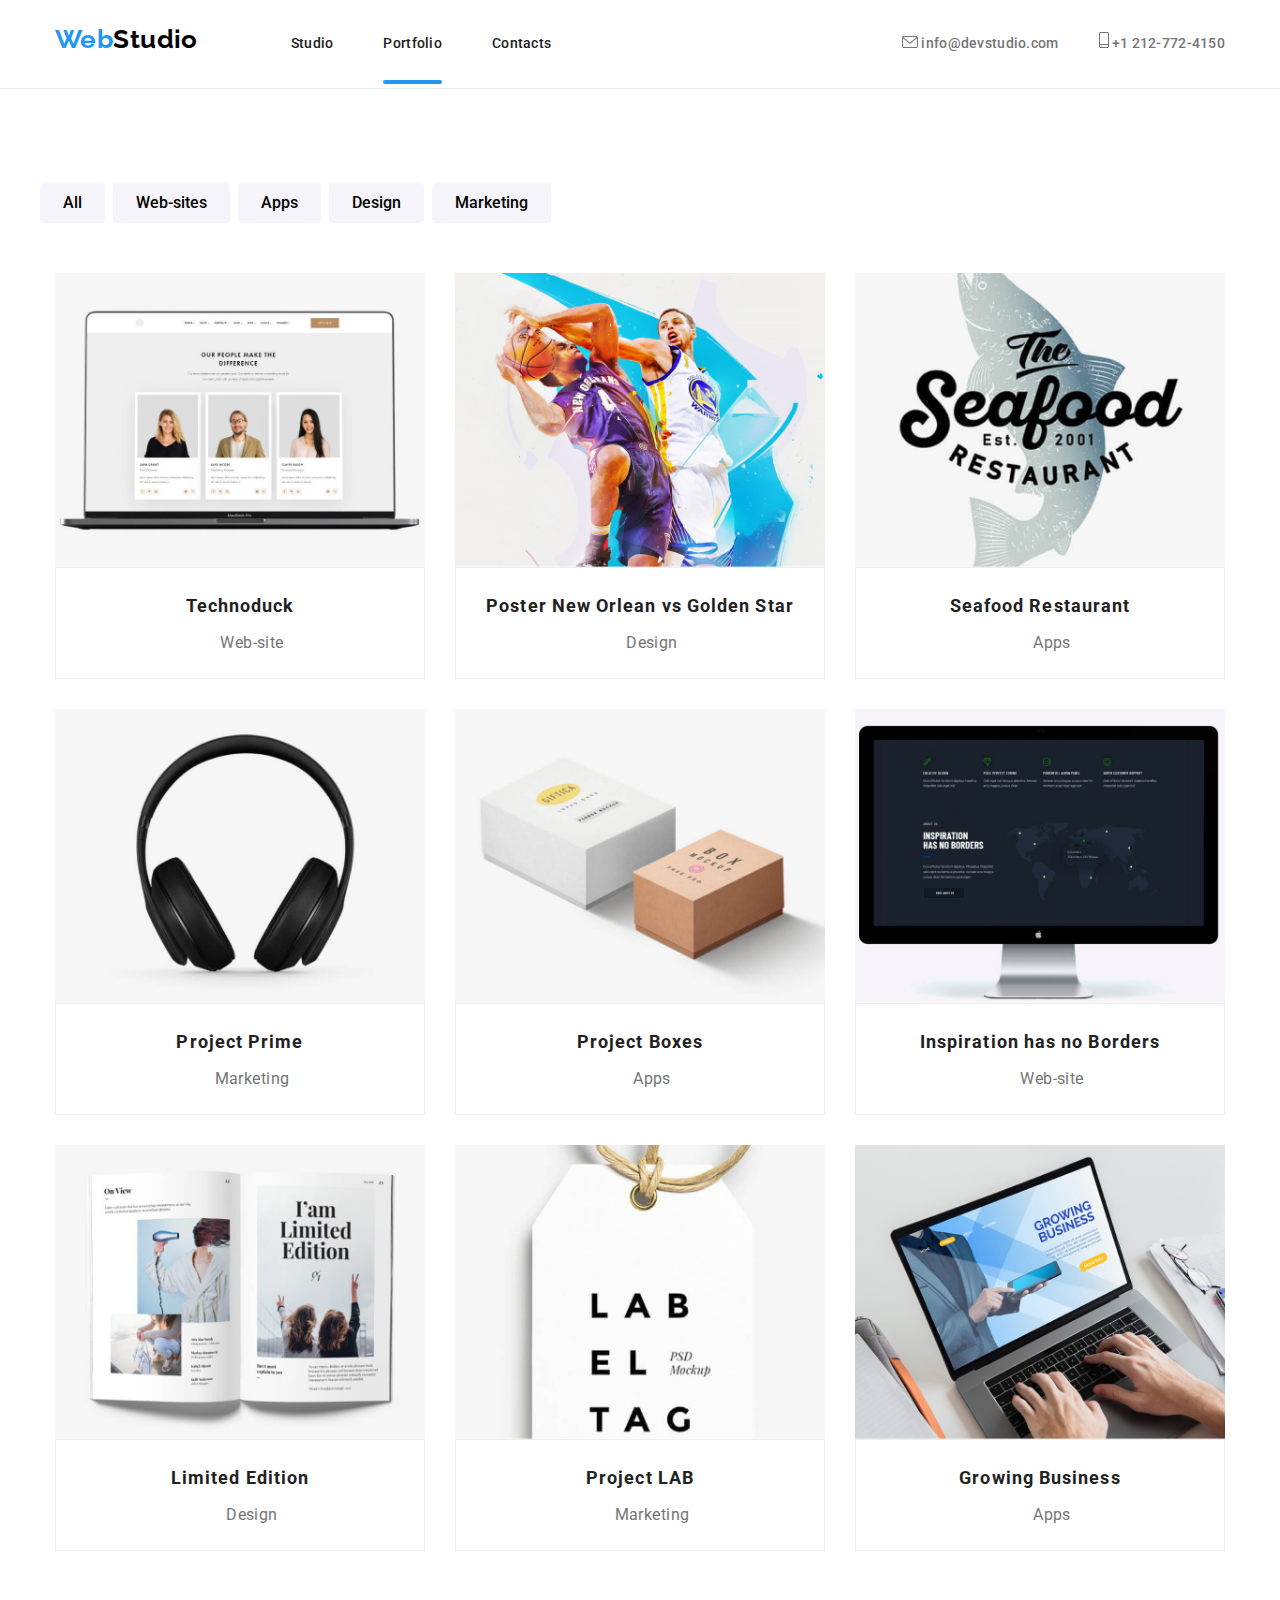
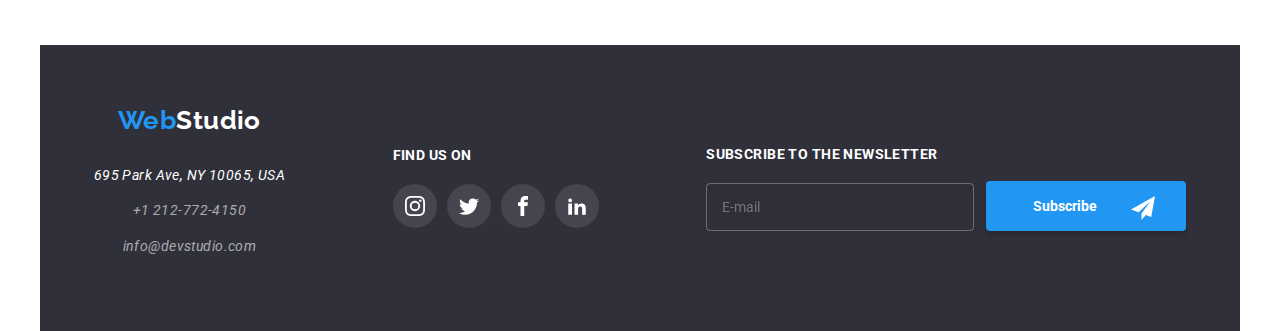
==== commit 9a75ece5: "done" ====
--- a/portfolio.html
+++ b/portfolio.html
@@ -124,6 +124,7 @@
                     images/portfolio-img/img1.jpg    480w,
                     images/portfolio-img/img1@2x.jpg 960w
                   "
+                  sizes="(min-width: 768px) 480px, (min-width: 1200px) 960px, 100vw"
                   src="images/portfolio-img/img1.jpg"
                   alt="Technoduck"
                 />
@@ -143,6 +144,7 @@
                     images/portfolio-img/img2.jpg    480w,
                     images/portfolio-img/img2@2x.jpg 960w
                   "
+                  sizes="(min-width: 768px) 480px, (min-width: 1200px) 960px, 100vw"
                   src="images/portfolio-img/img2.jpg"
                   alt="Poster New Orlean vs Golden Star"
                 />
@@ -163,6 +165,7 @@
                     images/portfolio-img/img3.jpg    480w,
                     images/portfolio-img/img3@2x.jpg 960w
                   "
+                  sizes="(min-width: 768px) 480px, (min-width: 1200px) 960px, 100vw"
                   src="images/portfolio-img/img3.jpg"
                   alt="Seafood Restaurant"
                 />
@@ -181,6 +184,7 @@
                     images/portfolio-img/img4.jpg    480w,
                     images/portfolio-img/img4@2x.jpg 960w
                   "
+                  sizes="(min-width: 768px) 480px, (min-width: 1200px) 960px, 100vw"
                   src="images/portfolio-img/img4.jpg"
                   alt="Project Prime"
                 />
@@ -199,6 +203,7 @@
                     images/portfolio-img/img5.jpg    480w,
                     images/portfolio-img/img5@2x.jpg 960w
                   "
+                  sizes="(min-width: 768px) 480px, (min-width: 1200px) 960px, 100vw"
                   src="images/portfolio-img/img5.jpg"
                   alt="Project Boxes"
                 />
@@ -217,6 +222,7 @@
                     images/portfolio-img/img6.jpg    480w,
                     images/portfolio-img/img6@2x.jpg 960w
                   "
+                  sizes="(min-width: 768px) 480px, (min-width: 1200px) 960px, 100vw"
                   src="images/portfolio-img/img6.jpg"
                   alt="Inspiration has no Borders"
                 />
@@ -235,6 +241,7 @@
                     images/portfolio-img/img7.jpg    480w,
                     images/portfolio-img/img7@2x.jpg 960w
                   "
+                  sizes="(min-width: 768px) 480px, (min-width: 1200px) 960px, 100vw"
                   src="images/portfolio-img/img7.jpg"
                   alt="Limited Edition"
                 />
@@ -253,6 +260,7 @@
                     images/portfolio-img/img8.jpg    480w,
                     images/portfolio-img/img8@2x.jpg 960w
                   "
+                  sizes="(min-width: 768px) 480px, (min-width: 1200px) 960px, 100vw"
                   src="images/portfolio-img/img8.jpg"
                   alt="Project LAB"
                 />
@@ -271,6 +279,7 @@
                     images/portfolio-img/img9.jpg    480w,
                     images/portfolio-img/img9@2x.jpg 960w
                   "
+                  sizes="(min-width: 768px) 480px, (min-width: 1200px) 960px, 100vw"
                   src="images/portfolio-img/img9.jpg"
                   alt="Growing Business"
                 />
@@ -285,7 +294,7 @@
       </section>
     </main>
     <footer class="footer-section">
-      <div class="container">
+      <div class="container next-row">        
         <div class="footer-left-side">
           <a class="logo footer-logo link" href="index.html"
             ><span class="logo-web">Web</span>Studio</a
--- a/css/main.min.css
+++ b/css/main.min.css
@@ -1 +1 @@
-:root{--highlight-color: #2196f3;--white-color: #ffffff;--dark-bg: #2f303a;--text-color: #757575;--text-on-dark-bg: rgba(255, 255, 255, 0.6);--button-background: #f5f4fa}*{-webkit-margin-before:0;margin-block-start:0;-webkit-margin-after:0;margin-block-end:0;-webkit-margin-start:0px;margin-inline-start:0px;-webkit-margin-end:0px;margin-inline-end:0px;-webkit-padding-start:0px;padding-inline-start:0px}body{color:#212121;font-family:"Roboto",sans-serif;font-weight:400;font-size:14px;line-height:1.71;letter-spacing:.03em}ul{list-style-type:none;-webkit-margin-before:0;margin-block-start:0;-webkit-margin-after:0;margin-block-end:0;-webkit-margin-start:0px;margin-inline-start:0px;-webkit-margin-end:0px;margin-inline-end:0px;-webkit-padding-start:0;padding-inline-start:0}a{text-decoration:none}p{-webkit-margin-before:0;margin-block-start:0;-webkit-margin-after:0;margin-block-end:0;-webkit-margin-start:0px;margin-inline-start:0px;-webkit-margin-end:0px;margin-inline-end:0px}img{display:block}.unstyled-list{list-style-type:none}.link{text-decoration:none}.dark-section{background-color:var(--dark-bg)}:hover,:active,:focus{content:"";transition:transform 250ms cubic-bezier(0.4, 0, 0.2, 1)}img{vertical-align:bottom}.container{width:100%;margin:0 auto;padding:0 15px;padding-top:94px;padding-bottom:94px;display:flex;flex-direction:column}.portfolio-container{width:100%;max-width:1200px;margin:0 auto}.page-header .container{padding:0px}.footer-section .container{padding:0px}.skills-section .container{padding-bottom:0px}.filter-section .container{padding:0px}.footer-section{background-color:var(--dark-bg);padding:60px 0;margin:0 auto}.footer-section .container{display:flex;justify-content:center;align-items:center}.footer-left-side{display:flex;flex-direction:column;justify-content:center;align-items:center}.footer-left-side .contact-list{display:flex;flex-direction:column;align-items:center;justify-content:center}.footer-logo{color:var(--white-color)}.maps{padding-top:28px}.footer-contact-list-item{padding-bottom:12px}.maps-link{color:var(--white-color);line-height:1.14}.maps-link:hover,.maps-link:active,.maps-link:focus{color:var(--highlight-color)}.contact-footer-link{color:var(--text-on-dark-bg);line-height:1.14}.contact-footer-link:hover,.contact-footer-link:active,.contact-footer-link:focus{color:var(--highlight-color)}.social-footer{font-weight:700;font-size:14px;line-height:1.14;letter-spacing:.03em;text-transform:uppercase;color:var(--white-color)}.social-icon-footer{width:20px;height:20px;fill:currentColor;color:var(--white-color)}.social-section{display:flex;padding-top:60px;flex-direction:column;justify-content:center;align-items:center}.social-footer-list{display:flex;justify-content:center;gap:10px;padding:0px;margin-top:20px}.social-footer-link{width:44px;height:44px;background:rgba(255,255,255,.1);border-radius:50%;display:flex;justify-content:center;align-items:center}.social-footer-link:hover{background-color:var(--highlight-color);border-radius:50%}.subcribe-title{font-weight:700;font-size:14px;line-height:1.14;text-transform:uppercase;color:#fff;padding-top:2px;padding-bottom:20px}.footer-form-container{display:flex;flex-direction:column;justify-content:center;align-items:center;padding-top:60px;color:#fff}.send-icon{width:24px;height:24px;align-items:flex-end}.footer-subscribe{font-weight:700;line-height:1.87px}.footer-input{min-width:268px;border:1px solid rgba(255,255,255,.3);filter:drop-shadow(0px 4px 4px rgba(0, 0, 0, 0.15));border-radius:4px;background-color:rgba(0,0,0,0);color:#fff;padding:15px;outline:none}.footer-input:hover,.footer-input:focus{border:1px solid var(--highlight-color);filter:drop-shadow(0px 4px 4px rgba(0, 0, 0, 0.15));transition:opacity 250ms cubic-bezier(0.4, 0, 0.2, 1)}.footer-subscribe-button{background-color:var(--highlight-color);border-radius:4px;box-shadow:0px 4px 4px rgba(0,0,0,.15);border:none;color:#fff;position:relative;fill:currentColor;min-width:200px;height:50px;padding-right:43px;cursor:pointer;outline:none;box-shadow:0px 4px 4px rgba(0,0,0,.15);border:1px solid rgba(0,0,0,0);border-radius:4px;margin-top:36px;margin-left:12px}.send-icon{fill:#fff;width:24px;height:24px;position:absolute;right:15.19%;bottom:3.62%;top:30%}.footer-subscribe-button:hover,.footer-subscribe-button:focus,.footer-subscribe-button:active{background-color:#188ced;color:#fff;transition:opacity 250ms cubic-bezier(0.4, 0, 0.2, 1)}.email-subscribe{display:flex}@media screen and (min-width: 768px){.footer-section .container{flex-direction:row;justify-content:space-around;min-width:34%;flex-wrap:wrap}.next-row div:nth-child(3){width:100%}.social-section{padding:0}}@media screen and (min-width: 1200px){.footer-section{max-width:1200px}.next-row div:nth-child(3){width:auto}.footer-form-container{flex-direction:row;padding:0px}.social-section{align-items:start}}.modal{background-color:rgba(0,0,0,.2);position:fixed;width:100%;height:100%;z-index:99;display:flex;justify-content:center;align-items:center;transition:opacity 250ms cubic-bezier(0.4, 0, 0.2, 1)}.is-hidden{visibility:hidden;opacity:0;pointer-events:none}.inner-modal{content:"";width:528px;height:581px;background-color:#fff;display:block;position:relative;transition:transform 250ms cubic-bezier(0.4, 0, 0.2, 1)}.is-hidden .inner-modal{transform:scale(0.1)}.close-modal{border:1px solid rgba(0,0,0,.1);border-radius:50%;width:30px;height:30px;display:flex;justify-content:center;align-items:center;padding-left:5px;cursor:pointer;position:absolute;top:8px;right:8px;padding:0}.tickbox{color:#757575}.terms-blue{color:#2196f3}.modal-forms{width:100%;display:flex;flex-wrap:wrap;flex-direction:column}.container-form{display:flex;flex-wrap:wrap;width:100%;padding:40px 40px}.modal-forms.form-input{flex:1 0 100%}.modal-forms.form-input-text{flex:1 0 100%}.modal-forms .form-input{border:1px solid rgba(33,33,33,.2);background-color:#fff;box-shadow:0px 1px 3px rgba(0,0,0,.12),0px 1px 1px rgba(0,0,0,.14),0px 2px 1px rgba(0,0,0,.2);border-radius:4px;padding-left:42px;outline:none;padding-top:14px;padding-bottom:14px;cursor:pointer}.modal-forms .form-input:hover,.modal-forms .form-input:focus{border:1px solid var(--highlight-color);transition:opacity 250ms cubic-bezier(0.4, 0, 0.2, 1)}.modal-forms .form-input-text:hover{border:1px solid var(--highlight-color)}.modal-forms .form-input-text::-moz-placeholder{font-size:14px;line-height:16px;color:rgba(117,117,117,.5)}.modal-forms .form-input-text::placeholder{font-size:14px;line-height:16px;color:rgba(117,117,117,.5)}.modal-forms .form-input-text{border:1px solid rgba(33,33,33,.2);background-color:#fff;box-shadow:0px 1px 3px rgba(0,0,0,.12),0px 1px 1px rgba(0,0,0,.14),0px 2px 1px rgba(0,0,0,.2);border-radius:4px;outline:none}.form-line{display:flex;flex-wrap:wrap;flex-direction:column;position:relative;flex-wrap:wrap;font-size:12px;line-height:14px;color:var(--text-color);padding-top:10px;padding-bottom:4px}.form-line:hover .icon-forms,.form-line:focus-within .icon-forms{fill:var(--highlight-color);transition:opacity 250ms cubic-bezier(0.4, 0, 0.2, 1)}label:focus-within svg{fill:var(--highlight-color);transition:opacity 250ms cubic-bezier(0.4, 0, 0.2, 1)}.form-line .form-input:hover,.form-line .form-input:focus{fill:var(--highlight-color);transition:opacity 250ms cubic-bezier(0.4, 0, 0.2, 1)}.terms{font-weight:700;font-size:20px;text-align:center;line-height:1.15}.form-imput{display:inline-flex;height:40px}.form-input-text{height:120px;font-size:12px;line-height:14px;color:rgba(117,117,117,.5);padding:12px 16px;resize:none}.chechbox-replice{display:inline-flex;justify-content:center;align-items:center;width:16px;height:15px;border:2px solid #212121;border-radius:2px}.form-input-checked{display:none}.form-input-checked:checked+.chechbox-replice{background-color:var(--highlight-color);border-color:var(--highlight-color)}.svg-checked{width:11px;height:8px;opacity:0;transition:opacity 250ms cubic-bezier(0.4, 0, 0.2, 1)}.form-input-checked[type=checkbox]:checked+.chechbox-replice .svg-checked{opacity:1;cursor:pointer}.label-checkbox{color:var(--text-color);line-height:1.71px;margin-top:25px;margin-bottom:30px;padding-left:10px}.ckeck-text{padding-left:12px}.terms-condition{color:#2196f3}.icon-forms{width:13px;height:13px;position:absolute;top:55%;left:1.5%;fill:var(--highlight-color)}.modal-button-submit{background-color:var(--highlight-color);box-shadow:0px 4px 4px rgba(0,0,0,.15);border-radius:4px;font-size:12px;padding:8px 50px;margin-top:18px;border:1px solid var(--highlight-color);align-self:center;color:#fff;cursor:pointer}.modal-button-submit:hover,.modal-button-submit:focus,.modal-button-submit:active{background-color:#188ced;color:#fff}.svg-checked:hover,.svg-checked:focus,.svg-checked:active{cursor:pointer}.filter-button{background-color:var(--button-background);border:1px solid var(--button-background);text-align:center;border-radius:4px;font-weight:500;font-size:16px;line-height:1.62;padding:6px 22px}.filter-button:hover,.filter-button:active,.filter-button:focus{color:var(--white-color);background-color:var(--highlight-color);box-shadow:0px 3px 1px rgba(0,0,0,.1),0px 1px 2px rgba(0,0,0,.08),0px 2px 2px rgba(0,0,0,.12);cursor:pointer;border:none}.filter-section{display:flex;padding-top:94px}.filter-section .portfolio-container{display:flex;flex-wrap:wrap;flex-grow:0;flex-shrink:0}.filter-button-list{display:flex;flex-wrap:wrap;gap:8px;justify-content:center;padding-bottom:50px}.overlay-container{width:100%;overflow:hidden;position:relative}.portofolio_image{width:100%;height:294px;-o-object-fit:cover;object-fit:cover}.overlay{background-color:rgba(33,150,243,.9);color:#fff;padding:63px 24px 91px 24px;width:100%;height:100%;position:absolute;transform:translateY(294px);transition:transform 250ms cubic-bezier(0.4, 0, 0.2, 1)}.overlay-container:hover .overlay{transform:translateY(0)}.portofolio-list{display:flex;flex-wrap:wrap;gap:30px;justify-content:center}.portofolio-list-item{display:flex;flex-direction:column;flex-grow:0;flex-shrink:0}.card-border{display:flex;flex-direction:column;justify-content:center;align-items:center;width:100%;flex-grow:0;flex-shrink:0;border:1px solid #eee}.portofolio-item-name{font-weight:700;font-size:18px;line-height:2;letter-spacing:.06em;padding-top:20px}.portofolio-type{color:var(--text-color);font-size:16px;line-height:1.87;padding-top:4px;padding-left:24px;padding-bottom:20px}.portofolio-list-item:hover,.filter-button:active,.filter-button:focus{box-shadow:0px 1px 1px rgba(0,0,0,.12),0px 4px 4px rgba(0,0,0,.06),1px 4px 6px rgba(0,0,0,.16);cursor:pointer;transition:transform 250ms cubic-bezier(0.4, 0, 0.2, 1)}.portofolio-hero-section .portfolio-container{padding:0 15px;padding-bottom:94px}.grid--1-2-3 .grid__item{flex-basis:100%}@media screen and (min-width: 768px){.grid--1-2-3 .grid__item{flex-basis:calc((100% - 30px)/2)}}@media screen and (min-width: 1200px){.grid--1-2-3 .grid__item{flex-basis:calc((100% - 60px)/3)}}.page-header{background-color:var(--white-color);border-bottom:solid 1px #ececec}.page-header .container{display:flex;flex-direction:row;justify-content:space-between;padding:0px 15px;flex:0 0 100%}.header-contact-list{display:flex;display:none}.main-nav-list{display:none}.main-nav-list-item{display:inline-block;padding:32px 50px 32px 0px}.logo{font-family:"Raleway";font-weight:700;font-size:26px;line-height:1.19}.page-header-logo{color:#000;padding:24px 93px 25px 0}.logo-web{color:var(--highlight-color)}.main-nav-link{color:#212121;font-weight:500;line-height:1.14;letter-spacing:.02em}.main-nav-link:hover,.main-nav-link:active,.main-nav-link:focus{color:var(--highlight-color)}.index-link{width:100%;position:relative}.index-link::after{content:"";width:100%;height:4px;background-color:var(--highlight-color);position:absolute;left:0px;bottom:-28px;border-radius:2px}.contact-list{margin-left:auto;list-style-type:none}.contact-list-item{display:inline-block;padding:32px 0}.contact-nav-link{color:var(--text-color);font-weight:500;line-height:1.14;letter-spacing:.02em}.contact-nav-link:hover,.contact-nav-link:active,.contact-nav-link:focus{color:var(--highlight-color)}.mail-icon{width:16px;height:12px;fill:currentColor}.mail-icon:hover{color:var(--highlight-color)}.phone-icon{width:10px;height:16px;fill:currentColor}.phone-icon:hover{color:var(--highlight-color)}@media screen and (min-width: 768px){.page-header .container{padding:0px 15px}.main-nav-list{display:flex}.header-contact-list{display:flex;flex-direction:column;justify-content:center;align-items:center;gap:5px}.contact-list-item{padding:0px}}@media screen and (min-width: 1200px){.page-header .container{max-width:1200px}.header-contact-list{flex-direction:row;gap:40px}}.customers-list{display:flex;justify-content:space-between;max-width:1200px;padding:0px;margin:0px auto;color:var(--highlight-color);fill:red}.customers-logo{width:100%;height:92px;border:1px solid #afb1b8;border-radius:4px;fill:#afb1b8}.customers-logo:hover{border-color:var(--highlight-color);fill:var(--highlight-color)}.grid--2-3-6 .grid__item{flex-basis:calc((100% - 30px)/2)}.customers-list-item{display:flex;justify-content:space-around}.customers-list-item a{display:flex;flex-wrap:wrap}@media screen and (min-width: 768px){.grid--2-3-6 .grid__item{flex-basis:calc((100% - 60px)/3)}}@media screen and (min-width: 1200px){.our-team-section .container{max-width:1200px}.grid--2-3-6 .grid__item{flex-basis:calc((100% - 150px)/6)}}.hero-section{margin:0 auto;height:400px;background-color:var(--dark-bg);background-size:cover;background-position:center center;padding:70px 0;background-image:url("../images/hero-img-768.jpg")}.hero-section .container{display:flex;flex-direction:column}.hero-title-container{width:360px;height:84px;display:flex;margin:0 auto}.hero-title{color:var(--white-color);font-weight:900;line-height:1.61;text-align:center;justify-content:center;letter-spacing:.06em;text-transform:uppercase;margin-bottom:30px;display:flex;padding:0px 40px}.hero-request-button-container{display:flex;justify-content:center}@media screen and (min-width: 768px){.hero-section{height:400px;background-image:url("../images/hero-img-1200.jpg")}.hero-title-container{justify-content:center;align-items:center}}@media screen and (min-width: 1200px){.hero-section{max-width:1600px;height:600px;background-image:url("../images/hero-img-1600.jpg")}.hero-title-container{width:696px;height:120px}.hero-title{padding:0px 170px}}.hero-request-button{color:var(--white-color);background-color:var(--highlight-color);border:1px solid var(--highlight-color);margin:10px 20px;cursor:pointer;font-weight:700;font-size:16px;line-height:1.87;letter-spacing:.06em;border-radius:4px;padding:0}.hero-request-button:hover,.hero-request-button:active,.hero-request-button:focus{background-color:#188ce8;margin:0;padding:10px 20px}.our-team-section{background-color:var(--button-background)}.our-team-list{display:flex;gap:30px;justify-content:space-between}.our-team-list-item{background-color:#fff;flex-basis:450px;flex-grow:0;flex-shrink:1;box-shadow:0px 1px 3px rgba(0,0,0,.12),0px 1px 1px rgba(0,0,0,.14),0px 2px 1px rgba(0,0,0,.2);border-radius:0px 0px 4px 4px}.our-team-image{width:100%;height:460px;-o-object-fit:cover;object-fit:cover}.our-team-subtitle{font-weight:500;font-size:16px;line-height:1.18;text-align:center;padding-top:30px;padding-bottom:10px}.our-team-text{color:var(--text-color);font-size:16px;line-height:1.18;text-align:center;padding-bottom:30px}.social-icon{width:20px;height:20px;fill:currentColor}.social-icon{width:20px;height:20px;fill:currentColor}.social-list{display:flex;justify-content:center;gap:10px}.social-link{background-color:#fff;border-radius:50%;width:44px;height:44px;display:flex;justify-content:center;align-items:center;color:#afb1b8}.social-link:hover{background-color:var(--highlight-color);color:#fff}@media screen and (min-width: 768px){.our-team-image{height:374px}}@media screen and (min-width: 1200px){.our-team-section .container{max-width:1200px}.our-team-image{height:260px}}.skills-list{display:flex;gap:30px;justify-content:space-between}.skills-list-item{display:flex;flex-direction:column;border-radius:4px;align-items:center}.skills-list-text{display:flex;gap:30px;justify-content:space-between}.skills-list-item-text{flex-grow:0;flex-shrink:1}.skills-text-container{margin-top:30px}.skills-list-item{flex-basis:450px;flex-grow:0;flex-shrink:1}.skills-subtitle{display:flex;padding-top:30px;padding-bottom:10px;font-weight:700;font-size:14px;line-height:1.14;text-transform:uppercase}.skills-text{color:var(--text-color)}.skills-svg-container{min-width:100%;height:120px;background-color:var(--button-background)}.skills-icon{width:70px;height:70px}.grid{display:flex;flex-wrap:wrap;justify-content:center;gap:30px}.grid__item{display:flex;flex-direction:column;flex-grow:0;flex-shrink:0;text-align:center}.grid--1-2-4 .grid__item{flex-basis:100%}@media screen and (min-width: 768px){.grid--1-2-4 .grid__item{flex-basis:calc((100% - 30px)/2)}}@media screen and (min-width: 1200px){.skills-section .container{max-width:1200px}.grid--1-2-4 .grid__item{flex-basis:calc((100% - 90px)/4)}}.what-we-do-list{display:flex;gap:30px;justify-content:space-between}.what-we-do-list-item{flex-basis:270px;flex-grow:0;flex-shrink:1}.what-we-do-overlay-container{overflow:hidden;position:relative}.what-we-do-section .container{display:none}.what-we-do-image{height:294px;-o-object-fit:cover;object-fit:cover}.what-we-do-overlay{width:370px;height:70px;background-color:rgba(47,48,58,.8);color:#fff;position:absolute;bottom:0;text-align:center;padding:27px}.title{font-weight:700;font-size:36px;line-height:1.16;text-align:center;padding-bottom:50px}@media screen and (min-width: 1200px){.what-we-do-section .container{display:flex;max-width:1200px}}.menu-toggle{min-height:40px;min-width:40px;display:flex;align-items:center;justify-content:center;margin:0;padding:0;background-color:rgba(0,0,0,0);cursor:pointer;border:none;border-radius:50%;outline:none}@media(min-width: 768px){.menu-toggle{display:none}}.menu-toggle:hover,.menu-toggle:focus{background-color:rgba(0,0,0,.1)}.menu-container{position:fixed;top:0;left:0;width:100vw;height:100vh;padding:32px;background-color:var(--white-color);z-index:999;transform:translateX(100%);transition:transform 250ms ease-in-out;display:flex;flex-direction:column}.menu-container.is-open{transform:translateX(0)}.menu-container .menu-toggle{position:absolute;top:19px;right:19px}.mobile-menu{padding:0;margin:0;list-style:none}.mobile-menu .link{display:block;padding:10px;text-decoration:none}.mobile-menu a{color:#212121}.social-links a{color:var(--highlight-color)}.menu-contacts a{color:var(--text-color)}.social-links{display:flex;font-size:14px;gap:10px;padding:10px}.menu-contacts{margin-top:auto}/*# sourceMappingURL=main.min.css.map */+:root{--highlight-color: #2196f3;--white-color: #ffffff;--dark-bg: #2f303a;--text-color: #757575;--text-on-dark-bg: rgba(255, 255, 255, 0.6);--button-background: #f5f4fa}*{-webkit-margin-before:0;margin-block-start:0;-webkit-margin-after:0;margin-block-end:0;-webkit-margin-start:0px;margin-inline-start:0px;-webkit-margin-end:0px;margin-inline-end:0px;-webkit-padding-start:0px;padding-inline-start:0px}body{color:#212121;font-family:"Roboto",sans-serif;font-weight:400;font-size:14px;line-height:1.71;letter-spacing:.03em}ul{list-style-type:none;-webkit-margin-before:0;margin-block-start:0;-webkit-margin-after:0;margin-block-end:0;-webkit-margin-start:0px;margin-inline-start:0px;-webkit-margin-end:0px;margin-inline-end:0px;-webkit-padding-start:0;padding-inline-start:0}a{text-decoration:none}p{-webkit-margin-before:0;margin-block-start:0;-webkit-margin-after:0;margin-block-end:0;-webkit-margin-start:0px;margin-inline-start:0px;-webkit-margin-end:0px;margin-inline-end:0px}img{display:block}.unstyled-list{list-style-type:none}.link{text-decoration:none}.dark-section{background-color:var(--dark-bg)}:hover,:active,:focus{content:"";transition:transform 250ms cubic-bezier(0.4, 0, 0.2, 1)}img{vertical-align:bottom}.container{width:100%;margin:0 auto;padding:0 15px;padding-top:94px;padding-bottom:94px;display:flex;flex-direction:column}.portfolio-container{width:100%;max-width:1200px;margin:0 auto}.page-header .container{padding:0px}.footer-section .container{padding:0px}.skills-section .container{padding-bottom:0px}.filter-section .container{padding:0px}.footer-section{background-color:var(--dark-bg);padding:60px 0;margin:0 auto}.footer-section .container{display:flex;justify-content:center;align-items:center}.footer-left-side{display:flex;flex-direction:column;justify-content:center;align-items:center}.footer-left-side .contact-list{display:flex;flex-direction:column;align-items:center;justify-content:center}.footer-logo{color:var(--white-color)}.maps{padding-top:28px}.footer-contact-list-item{padding-bottom:12px}.maps-link{color:var(--white-color);line-height:1.14}.maps-link:hover,.maps-link:active,.maps-link:focus{color:var(--highlight-color)}.contact-footer-link{color:var(--text-on-dark-bg);line-height:1.14}.contact-footer-link:hover,.contact-footer-link:active,.contact-footer-link:focus{color:var(--highlight-color)}.social-footer{font-weight:700;font-size:14px;line-height:1.14;letter-spacing:.03em;text-transform:uppercase;color:var(--white-color)}.social-icon-footer{width:20px;height:20px;fill:currentColor;color:var(--white-color)}.social-section{display:flex;padding-top:60px;flex-direction:column;justify-content:center;align-items:center}.social-footer-list{display:flex;justify-content:center;gap:10px;padding:0px;margin-top:20px}.social-footer-link{width:44px;height:44px;background:rgba(255,255,255,.1);border-radius:50%;display:flex;justify-content:center;align-items:center}.social-footer-link:hover{background-color:var(--highlight-color);border-radius:50%}.subcribe-title{font-weight:700;font-size:14px;line-height:1.14;text-transform:uppercase;color:#fff;padding-top:2px;padding-bottom:20px}.footer-form-container{display:flex;flex-direction:column;justify-content:center;align-items:center;padding-top:60px;color:#fff}.send-icon{width:24px;height:24px;align-items:flex-end}.footer-subscribe{font-weight:700;line-height:1.87px}.footer-input{min-width:268px;border:1px solid rgba(255,255,255,.3);filter:drop-shadow(0px 4px 4px rgba(0, 0, 0, 0.15));border-radius:4px;background-color:rgba(0,0,0,0);color:#fff;padding:15px;outline:none}.footer-input:hover,.footer-input:focus{border:1px solid var(--highlight-color);filter:drop-shadow(0px 4px 4px rgba(0, 0, 0, 0.15));transition:opacity 250ms cubic-bezier(0.4, 0, 0.2, 1)}.footer-subscribe-button{background-color:var(--highlight-color);border-radius:4px;box-shadow:0px 4px 4px rgba(0,0,0,.15);border:none;color:#fff;position:relative;fill:currentColor;min-width:200px;height:50px;padding-right:43px;cursor:pointer;outline:none;box-shadow:0px 4px 4px rgba(0,0,0,.15);border:1px solid rgba(0,0,0,0);border-radius:4px;margin-top:36px;margin-left:12px}.send-icon{fill:#fff;width:24px;height:24px;position:absolute;right:15.19%;bottom:3.62%;top:30%}.footer-subscribe-button:hover,.footer-subscribe-button:focus,.footer-subscribe-button:active{background-color:#188ced;color:#fff;transition:opacity 250ms cubic-bezier(0.4, 0, 0.2, 1)}.email-subscribe{display:flex}@media screen and (min-width: 768px){.footer-section .container{flex-direction:row;justify-content:space-around;min-width:34%;flex-wrap:wrap}.next-row div:nth-child(3){width:100%}.social-section{padding:0}}@media screen and (min-width: 1200px){.footer-section{max-width:1200px}.next-row div:nth-child(3){width:auto}.footer-form-container{flex-direction:row;padding:0px}.social-section{align-items:start}}.modal{background-color:rgba(0,0,0,.2);position:fixed;width:100%;height:100%;z-index:99;display:flex;justify-content:center;align-items:center;transition:opacity 250ms cubic-bezier(0.4, 0, 0.2, 1)}.is-hidden{visibility:hidden;opacity:0;pointer-events:none}.inner-modal{content:"";width:528px;height:581px;background-color:#fff;display:block;position:relative;transition:transform 250ms cubic-bezier(0.4, 0, 0.2, 1)}.is-hidden .inner-modal{transform:scale(0.1)}.close-modal{border:1px solid rgba(0,0,0,.1);border-radius:50%;width:30px;height:30px;display:flex;justify-content:center;align-items:center;padding-left:5px;cursor:pointer;position:absolute;top:8px;right:8px;padding:0}.tickbox{color:#757575}.terms-blue{color:#2196f3}.modal-forms{width:100%;display:flex;flex-wrap:wrap;flex-direction:column}.container-form{display:flex;flex-wrap:wrap;width:100%;padding:40px 40px}.modal-forms.form-input{flex:1 0 100%}.modal-forms.form-input-text{flex:1 0 100%}.modal-forms .form-input{border:1px solid rgba(33,33,33,.2);background-color:#fff;box-shadow:0px 1px 3px rgba(0,0,0,.12),0px 1px 1px rgba(0,0,0,.14),0px 2px 1px rgba(0,0,0,.2);border-radius:4px;padding-left:42px;outline:none;padding-top:14px;padding-bottom:14px;cursor:pointer}.modal-forms .form-input:hover,.modal-forms .form-input:focus{border:1px solid var(--highlight-color);transition:opacity 250ms cubic-bezier(0.4, 0, 0.2, 1)}.modal-forms .form-input-text:hover{border:1px solid var(--highlight-color)}.modal-forms .form-input-text::-moz-placeholder{font-size:14px;line-height:16px;color:rgba(117,117,117,.5)}.modal-forms .form-input-text::placeholder{font-size:14px;line-height:16px;color:rgba(117,117,117,.5)}.modal-forms .form-input-text{border:1px solid rgba(33,33,33,.2);background-color:#fff;box-shadow:0px 1px 3px rgba(0,0,0,.12),0px 1px 1px rgba(0,0,0,.14),0px 2px 1px rgba(0,0,0,.2);border-radius:4px;outline:none}.form-line{display:flex;flex-wrap:wrap;flex-direction:column;position:relative;flex-wrap:wrap;font-size:12px;line-height:14px;color:var(--text-color);padding-top:10px;padding-bottom:4px}.form-line:hover .icon-forms,.form-line:focus-within .icon-forms{fill:var(--highlight-color);transition:opacity 250ms cubic-bezier(0.4, 0, 0.2, 1)}label:focus-within svg{fill:var(--highlight-color);transition:opacity 250ms cubic-bezier(0.4, 0, 0.2, 1)}.form-line .form-input:hover,.form-line .form-input:focus{fill:var(--highlight-color);transition:opacity 250ms cubic-bezier(0.4, 0, 0.2, 1)}.terms{font-weight:700;font-size:20px;text-align:center;line-height:1.15}.form-imput{display:inline-flex;height:40px}.form-input-text{height:120px;font-size:12px;line-height:14px;color:rgba(117,117,117,.5);padding:12px 16px;resize:none}.chechbox-replice{display:inline-flex;justify-content:center;align-items:center;width:16px;height:15px;border:2px solid #212121;border-radius:2px}.form-input-checked{display:none}.form-input-checked:checked+.chechbox-replice{background-color:var(--highlight-color);border-color:var(--highlight-color)}.svg-checked{width:11px;height:8px;opacity:0;transition:opacity 250ms cubic-bezier(0.4, 0, 0.2, 1)}.form-input-checked[type=checkbox]:checked+.chechbox-replice .svg-checked{opacity:1;cursor:pointer}.label-checkbox{color:var(--text-color);line-height:1.71px;margin-top:25px;margin-bottom:30px;padding-left:10px}.ckeck-text{padding-left:12px}.terms-condition{color:#2196f3}.icon-forms{width:13px;height:13px;position:absolute;top:55%;left:1.5%;fill:var(--highlight-color)}.modal-button-submit{background-color:var(--highlight-color);box-shadow:0px 4px 4px rgba(0,0,0,.15);border-radius:4px;font-size:12px;padding:8px 50px;margin-top:18px;border:1px solid var(--highlight-color);align-self:center;color:#fff;cursor:pointer}.modal-button-submit:hover,.modal-button-submit:focus,.modal-button-submit:active{background-color:#188ced;color:#fff}.svg-checked:hover,.svg-checked:focus,.svg-checked:active{cursor:pointer}.filter-button{background-color:var(--button-background);border:1px solid var(--button-background);text-align:center;border-radius:4px;font-weight:500;font-size:16px;line-height:1.62;padding:6px 22px}.filter-button:hover,.filter-button:active,.filter-button:focus{color:var(--white-color);background-color:var(--highlight-color);box-shadow:0px 3px 1px rgba(0,0,0,.1),0px 1px 2px rgba(0,0,0,.08),0px 2px 2px rgba(0,0,0,.12);cursor:pointer;border:none}.filter-section{display:flex;padding-top:94px}.filter-section .portfolio-container{display:flex;flex-wrap:wrap;flex-grow:0;flex-shrink:0}.filter-button-list{display:flex;flex-wrap:wrap;gap:8px;justify-content:center;padding-bottom:50px}.overlay-container{width:100%;overflow:hidden;position:relative}.portofolio_image{width:100%;height:294px;-o-object-fit:cover;object-fit:cover}.overlay{background-color:rgba(33,150,243,.9);color:#fff;padding:63px 24px 91px 24px;width:100%;height:100%;position:absolute;transform:translateY(294px);transition:transform 250ms cubic-bezier(0.4, 0, 0.2, 1)}.overlay-container:hover .overlay{transform:translateY(0)}.portofolio-list{display:flex;flex-wrap:wrap;gap:30px;justify-content:center}.portofolio-list-item{display:flex;flex-direction:column;flex-grow:0;flex-shrink:0}.card-border{display:flex;flex-direction:column;justify-content:center;align-items:center;width:100%;flex-grow:0;flex-shrink:0;border:1px solid #eee}.portofolio-item-name{font-weight:700;font-size:18px;line-height:2;letter-spacing:.06em;padding-top:20px}.portofolio-type{color:var(--text-color);font-size:16px;line-height:1.87;padding-top:4px;padding-left:24px;padding-bottom:20px}.portofolio-list-item:hover,.filter-button:active,.filter-button:focus{box-shadow:0px 1px 1px rgba(0,0,0,.12),0px 4px 4px rgba(0,0,0,.06),1px 4px 6px rgba(0,0,0,.16);cursor:pointer;transition:transform 250ms cubic-bezier(0.4, 0, 0.2, 1)}.portofolio-hero-section .portfolio-container{padding:0 15px;padding-bottom:94px}.grid--1-2-3 .grid__item{flex-basis:100%}@media screen and (min-width: 768px){.grid--1-2-3 .grid__item{flex-basis:calc((100% - 30px)/2)}}@media screen and (min-width: 1200px){.grid--1-2-3 .grid__item{flex-basis:calc((100% - 60px)/3)}}.page-header{background-color:var(--white-color);border-bottom:solid 1px #ececec}.page-header .container{display:flex;flex-direction:row;justify-content:space-between;padding:0px 15px;flex:0 0 100%}.header-contact-list{display:flex;display:none}.main-nav-list{display:none}.main-nav-list-item{display:inline-block;padding:32px 50px 32px 0px}.logo{font-family:"Raleway";font-weight:700;font-size:26px;line-height:1.19}.page-header-logo{color:#000;padding:24px 93px 25px 0}.logo-web{color:var(--highlight-color)}.main-nav-link{color:#212121;font-weight:500;line-height:1.14;letter-spacing:.02em}.main-nav-link:hover,.main-nav-link:active,.main-nav-link:focus{color:var(--highlight-color)}.index-link{width:100%;position:relative}.index-link::after{content:"";width:100%;height:4px;background-color:var(--highlight-color);position:absolute;left:0px;bottom:-28px;border-radius:2px}.contact-list{margin-left:auto;list-style-type:none}.contact-list-item{display:inline-block;padding:32px 0}.contact-nav-link{color:var(--text-color);font-weight:500;line-height:1.14;letter-spacing:.02em}.contact-nav-link:hover,.contact-nav-link:active,.contact-nav-link:focus{color:var(--highlight-color)}.mail-icon{width:16px;height:12px;fill:currentColor}.mail-icon:hover{color:var(--highlight-color)}.phone-icon{width:10px;height:16px;fill:currentColor}.phone-icon:hover{color:var(--highlight-color)}@media screen and (min-width: 768px){.page-header .container{padding:0px 15px}.main-nav-list{display:flex}.header-contact-list{display:flex;flex-direction:column;justify-content:center;align-items:center;gap:5px}.contact-list-item{padding:0px}}@media screen and (min-width: 1200px){.page-header .container{max-width:1200px}.header-contact-list{flex-direction:row;gap:40px}}.customers-list{display:flex;justify-content:space-between;max-width:1200px;padding:0px;margin:0px auto;color:var(--highlight-color);fill:red}.customers-logo{width:100%;height:92px;border:1px solid #afb1b8;border-radius:4px;fill:#afb1b8}.customers-logo:hover{border-color:var(--highlight-color);fill:var(--highlight-color)}.grid--2-3-6 .grid__item{flex-basis:calc((100% - 30px)/2)}.customers-list-item{display:flex;justify-content:space-around}.customers-list-item a{display:flex;flex-wrap:wrap}@media screen and (min-width: 768px){.grid--2-3-6 .grid__item{flex-basis:calc((100% - 60px)/3)}}@media screen and (min-width: 1200px){.our-team-section .container{max-width:1200px}.grid--2-3-6 .grid__item{flex-basis:calc((100% - 150px)/6)}}.hero-section{margin:0 auto;height:400px;background-color:var(--dark-bg);background-size:cover;background-position:center center;padding:70px 0;background-image:url("../images/hero-img-768.jpg")}.hero-section .container{display:flex;flex-direction:column}.hero-title-container{width:360px;height:84px;display:flex;margin:0 auto}.hero-title{color:var(--white-color);font-weight:900;line-height:1.61;text-align:center;justify-content:center;letter-spacing:.06em;text-transform:uppercase;margin-bottom:30px;display:flex;padding:0px 40px}.hero-request-button-container{display:flex;justify-content:center}@media screen and (min-width: 768px){.hero-section{height:400px;background-image:url("../images/hero-img-1200.jpg")}.hero-title-container{justify-content:center;align-items:center}}@media screen and (min-width: 1200px){.hero-section{max-width:1600px;height:600px;background-image:url("../images/hero-img-1600.jpg")}.hero-title-container{width:696px;height:120px}.hero-title{padding:0px 170px}}.hero-request-button{color:var(--white-color);background-color:var(--highlight-color);border:1px solid var(--highlight-color);margin:10px 20px;cursor:pointer;font-weight:700;font-size:16px;line-height:1.87;letter-spacing:.06em;border-radius:4px;padding:0}.hero-request-button:hover,.hero-request-button:active,.hero-request-button:focus{background-color:#188ce8;margin:0;padding:10px 20px}.our-team-section{background-color:var(--button-background)}.our-team-list{display:flex;gap:30px;justify-content:space-between}.our-team-list-item{background-color:#fff;flex-basis:450px;flex-grow:0;flex-shrink:1;box-shadow:0px 1px 3px rgba(0,0,0,.12),0px 1px 1px rgba(0,0,0,.14),0px 2px 1px rgba(0,0,0,.2);border-radius:0px 0px 4px 4px}.our-team-image{width:100%;height:460px;-o-object-fit:cover;object-fit:cover}.our-team-subtitle{font-weight:500;font-size:16px;line-height:1.18;text-align:center;padding-top:30px;padding-bottom:10px}.our-team-text{color:var(--text-color);font-size:16px;line-height:1.18;text-align:center;padding-bottom:30px}.social-icon{width:20px;height:20px;fill:currentColor}.social-icon{width:20px;height:20px;fill:currentColor}.social-list{display:flex;justify-content:center;gap:10px}.social-link{background-color:#fff;border-radius:50%;width:44px;height:44px;display:flex;justify-content:center;align-items:center;color:#afb1b8}.social-link:hover{background-color:var(--highlight-color);color:#fff}@media screen and (min-width: 768px){.our-team-image{height:374px}}@media screen and (min-width: 1200px){.our-team-section .container{max-width:1200px}.our-team-image{height:260px}}.skills-list{display:flex;gap:30px;justify-content:space-between}.skills-list-item{display:flex;flex-direction:column;border-radius:4px;align-items:center}.skills-list-text{display:flex;gap:30px;justify-content:space-between}.skills-list-item-text{flex-grow:0;flex-shrink:1}.skills-text-container{margin-top:30px}.skills-list-item{flex-basis:450px;flex-grow:0;flex-shrink:1}.skills-subtitle{display:flex;padding-top:30px;padding-bottom:10px;font-weight:700;font-size:14px;line-height:1.14;text-transform:uppercase}.skills-text{color:var(--text-color)}.skills-svg-container{min-width:100%;height:120px;background-color:var(--button-background)}.skills-icon{width:70px;height:70px}.grid{display:flex;flex-wrap:wrap;justify-content:center;gap:30px}.grid__item{display:flex;flex-direction:column;flex-grow:0;flex-shrink:0;text-align:center}.grid--1-2-4 .grid__item{flex-basis:100%}@media screen and (min-width: 768px){.grid--1-2-4 .grid__item{flex-basis:calc((100% - 30px)/2)}}@media screen and (min-width: 1200px){.skills-section .container{max-width:1200px}.grid--1-2-4 .grid__item{flex-basis:calc((100% - 90px)/4)}}.what-we-do-list{display:flex;gap:30px;justify-content:space-between}.what-we-do-list-item{flex-basis:270px;flex-grow:0;flex-shrink:1}.what-we-do-overlay-container{overflow:hidden;position:relative}.what-we-do-section .container{display:none}.what-we-do-image{height:294px;-o-object-fit:cover;object-fit:cover}.what-we-do-overlay{width:370px;height:70px;background-color:rgba(47,48,58,.8);color:#fff;position:absolute;bottom:0;text-align:center;padding:27px}.title{font-weight:700;font-size:36px;line-height:1.16;text-align:center;padding-bottom:50px}@media screen and (min-width: 1200px){.what-we-do-section .container{display:flex;max-width:1200px}}.menu-toggle{min-height:40px;min-width:40px;display:flex;align-self:center;align-items:center;justify-content:center;margin:0;padding:0;background-color:rgba(0,0,0,0);cursor:pointer;border:none;border-radius:50%;outline:none}@media(min-width: 768px){.menu-toggle{display:none}}.menu-toggle:hover,.menu-toggle:focus{color:var(--highlight-color)}.menu-container{position:fixed;top:0;left:0;width:100vw;height:100vh;padding:32px;background-color:var(--white-color);z-index:999;transform:translateX(100%);transition:transform 250ms ease-in-out;display:flex;flex-direction:column}.menu-container.is-open{transform:translateX(0)}.menu-container .menu-toggle{position:absolute;top:19px;right:19px}.mobile-menu{padding:0;margin:0;list-style:none}.mobile-menu .link{display:block;padding:10px;text-decoration:none}.mobile-menu a{color:#212121}.social-links a{color:var(--highlight-color)}.menu-contacts a{color:var(--text-color)}.social-links{display:flex;font-size:14px;gap:10px;padding:10px}.menu-contacts{margin-top:auto}/*# sourceMappingURL=main.min.css.map */